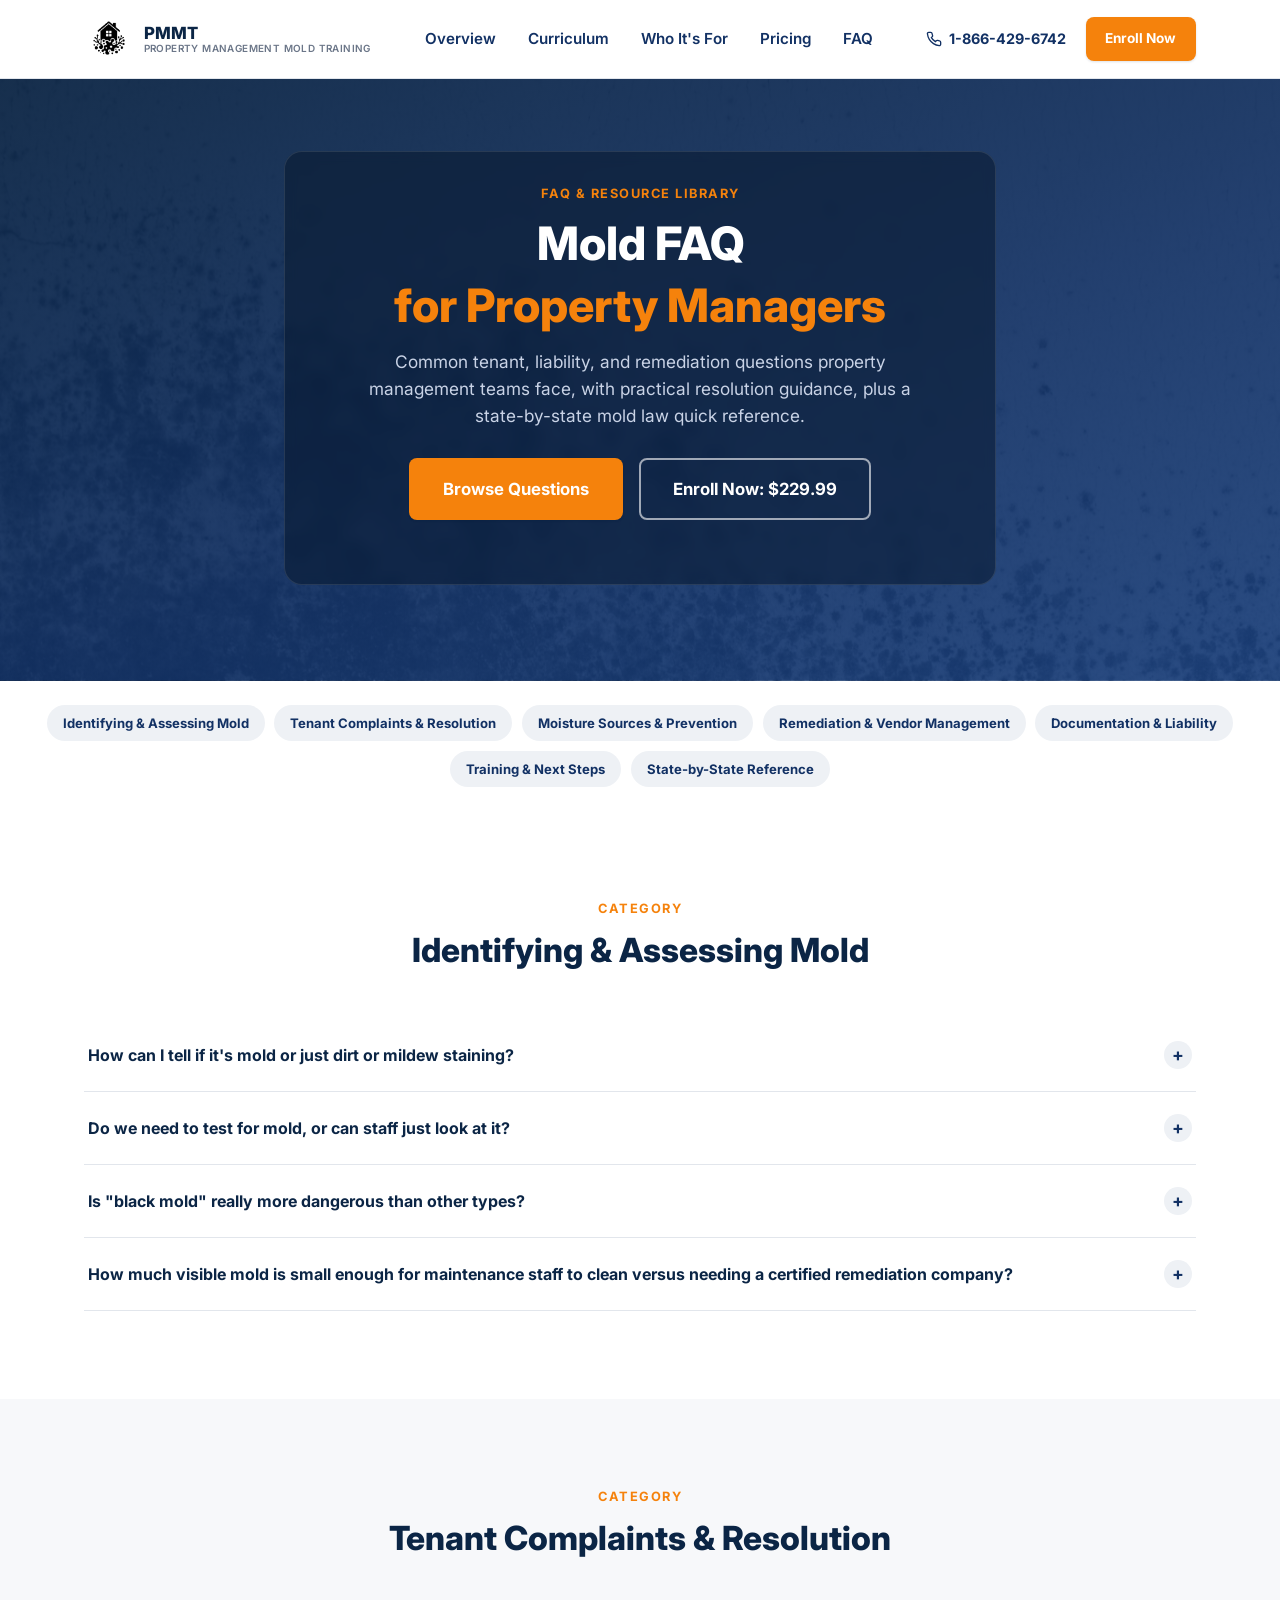
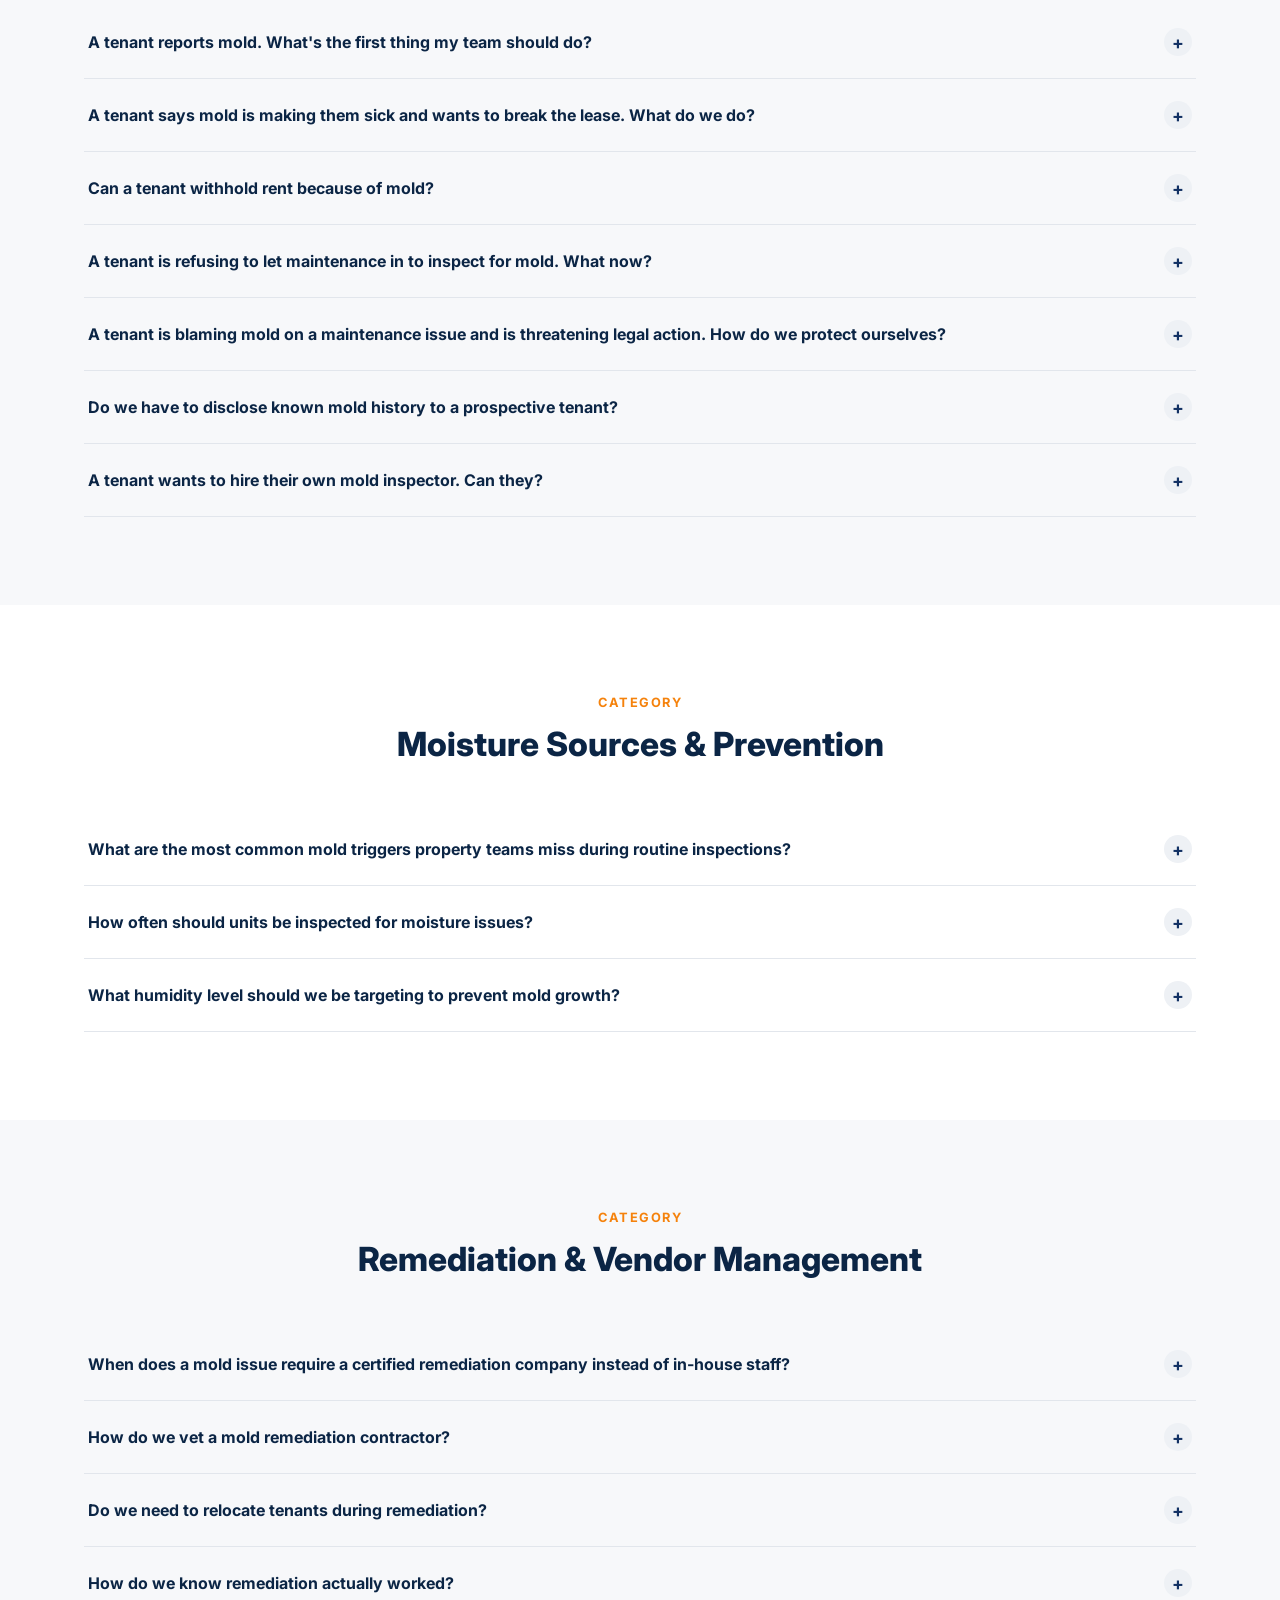
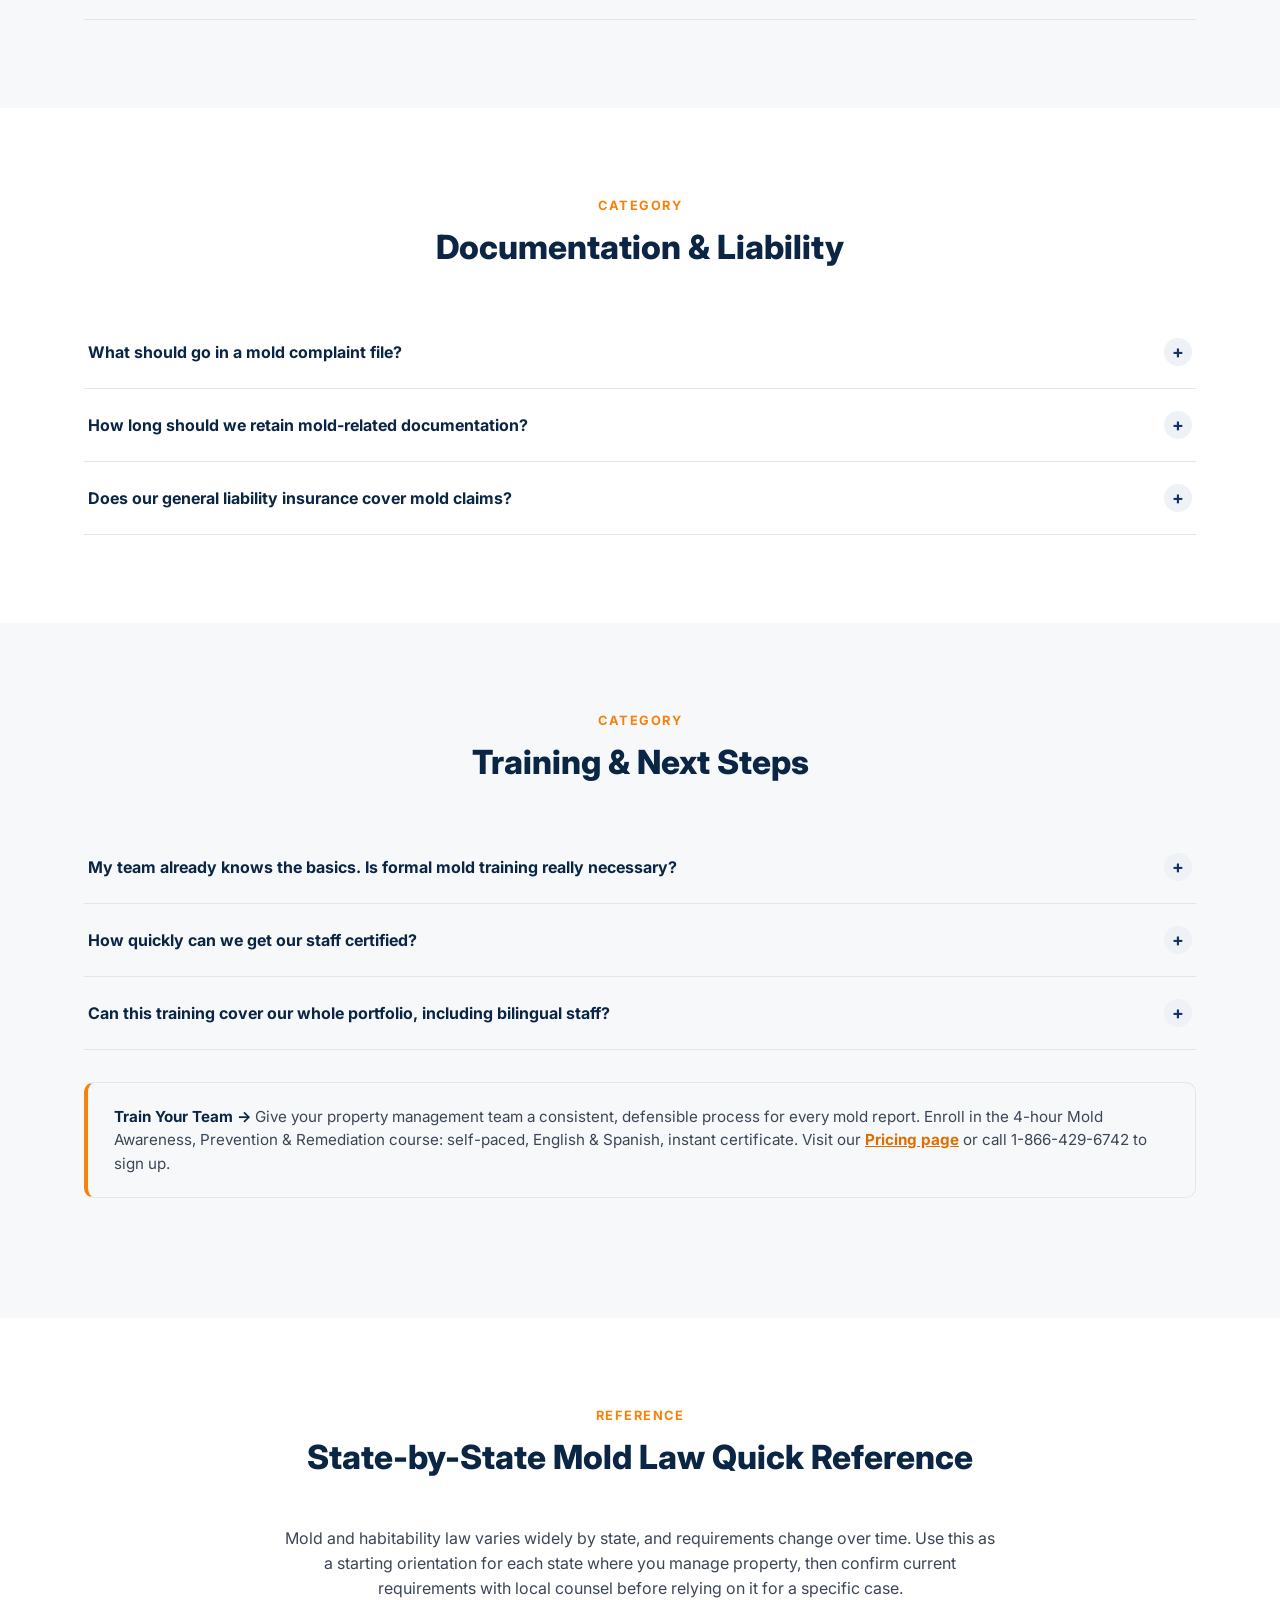
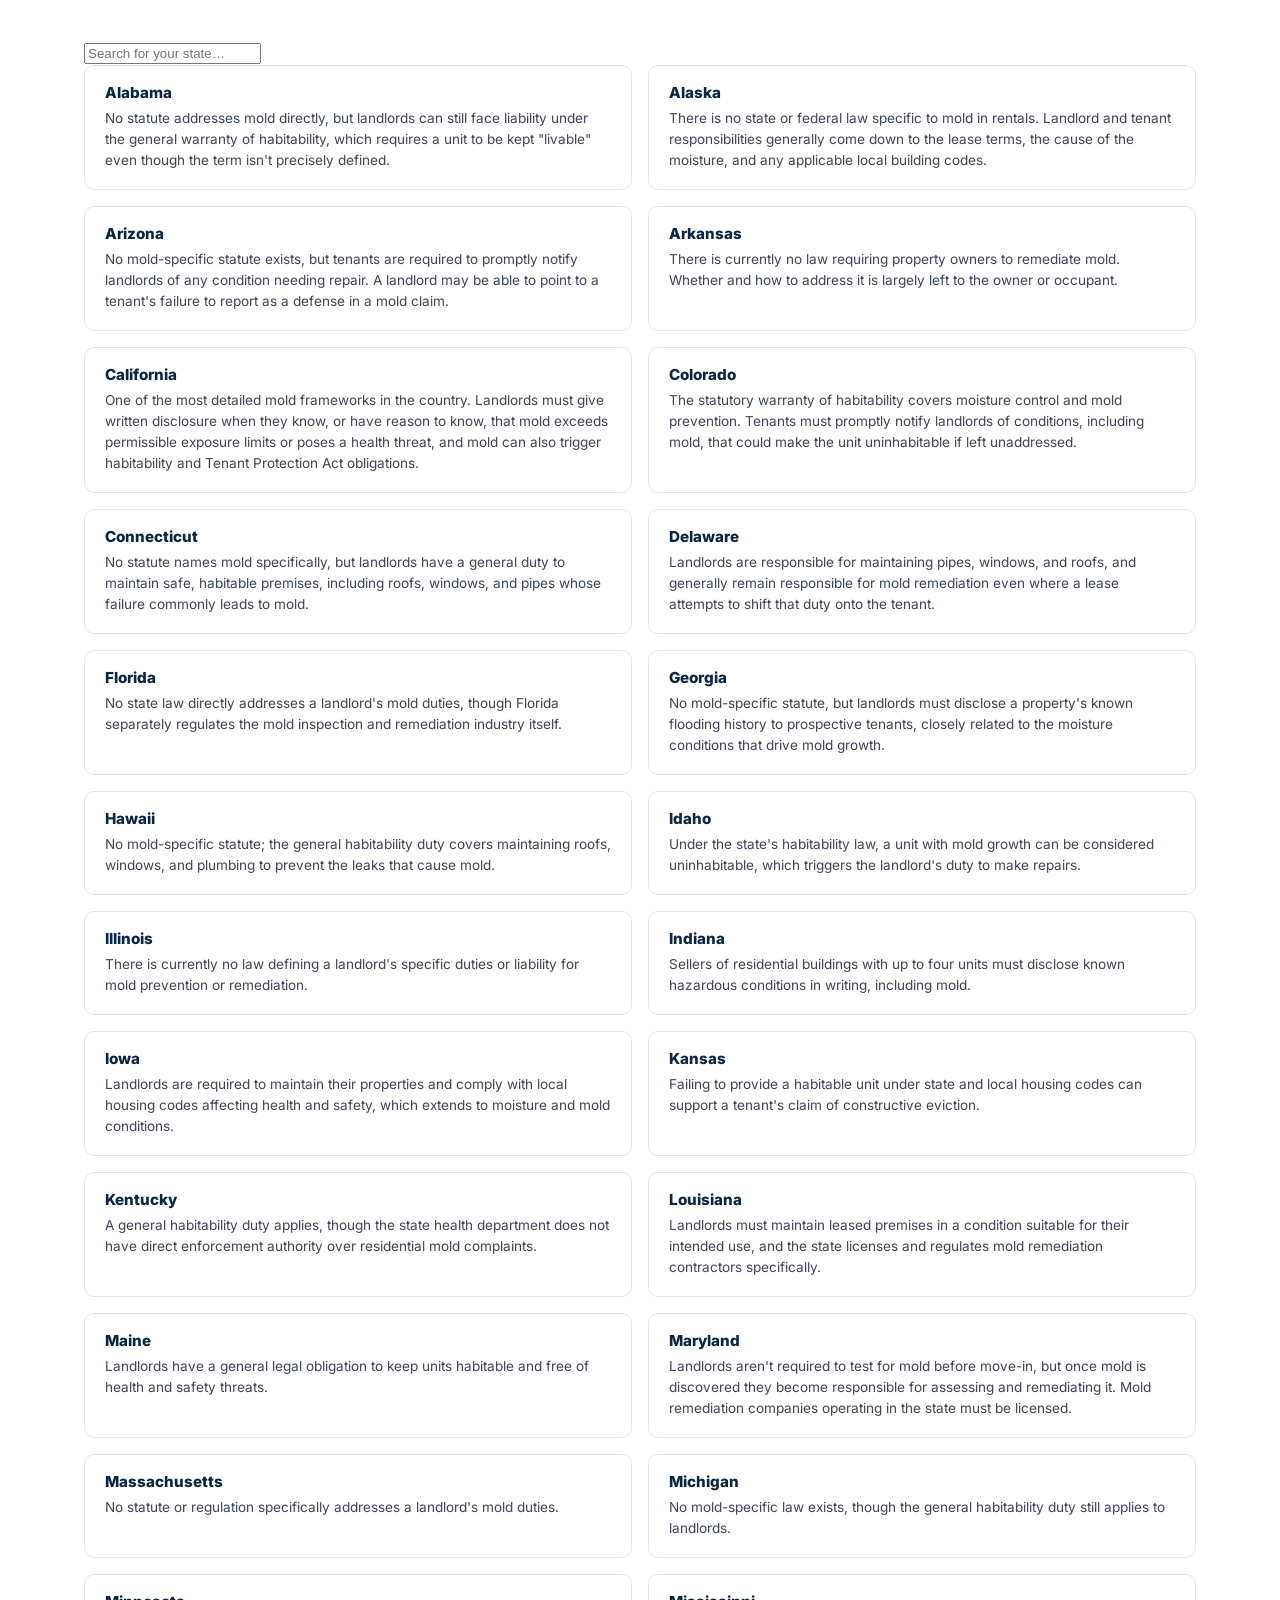
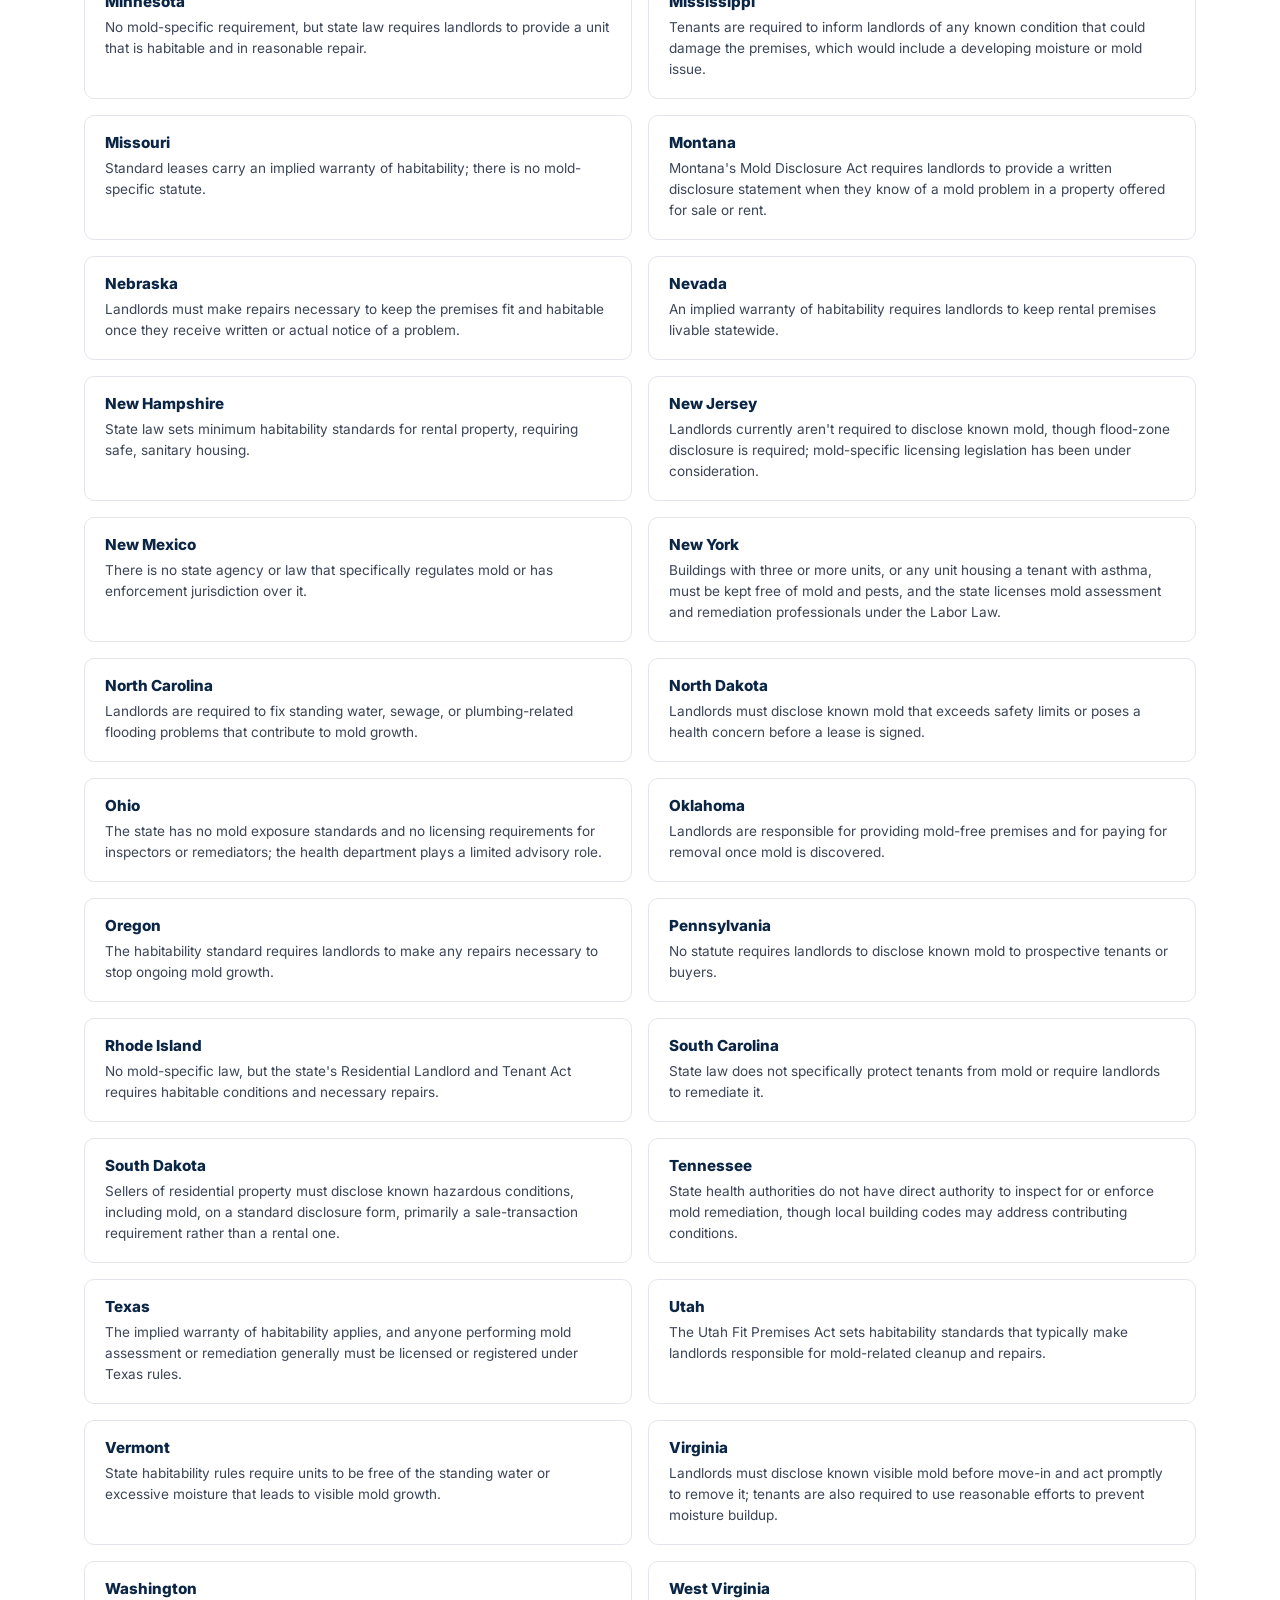
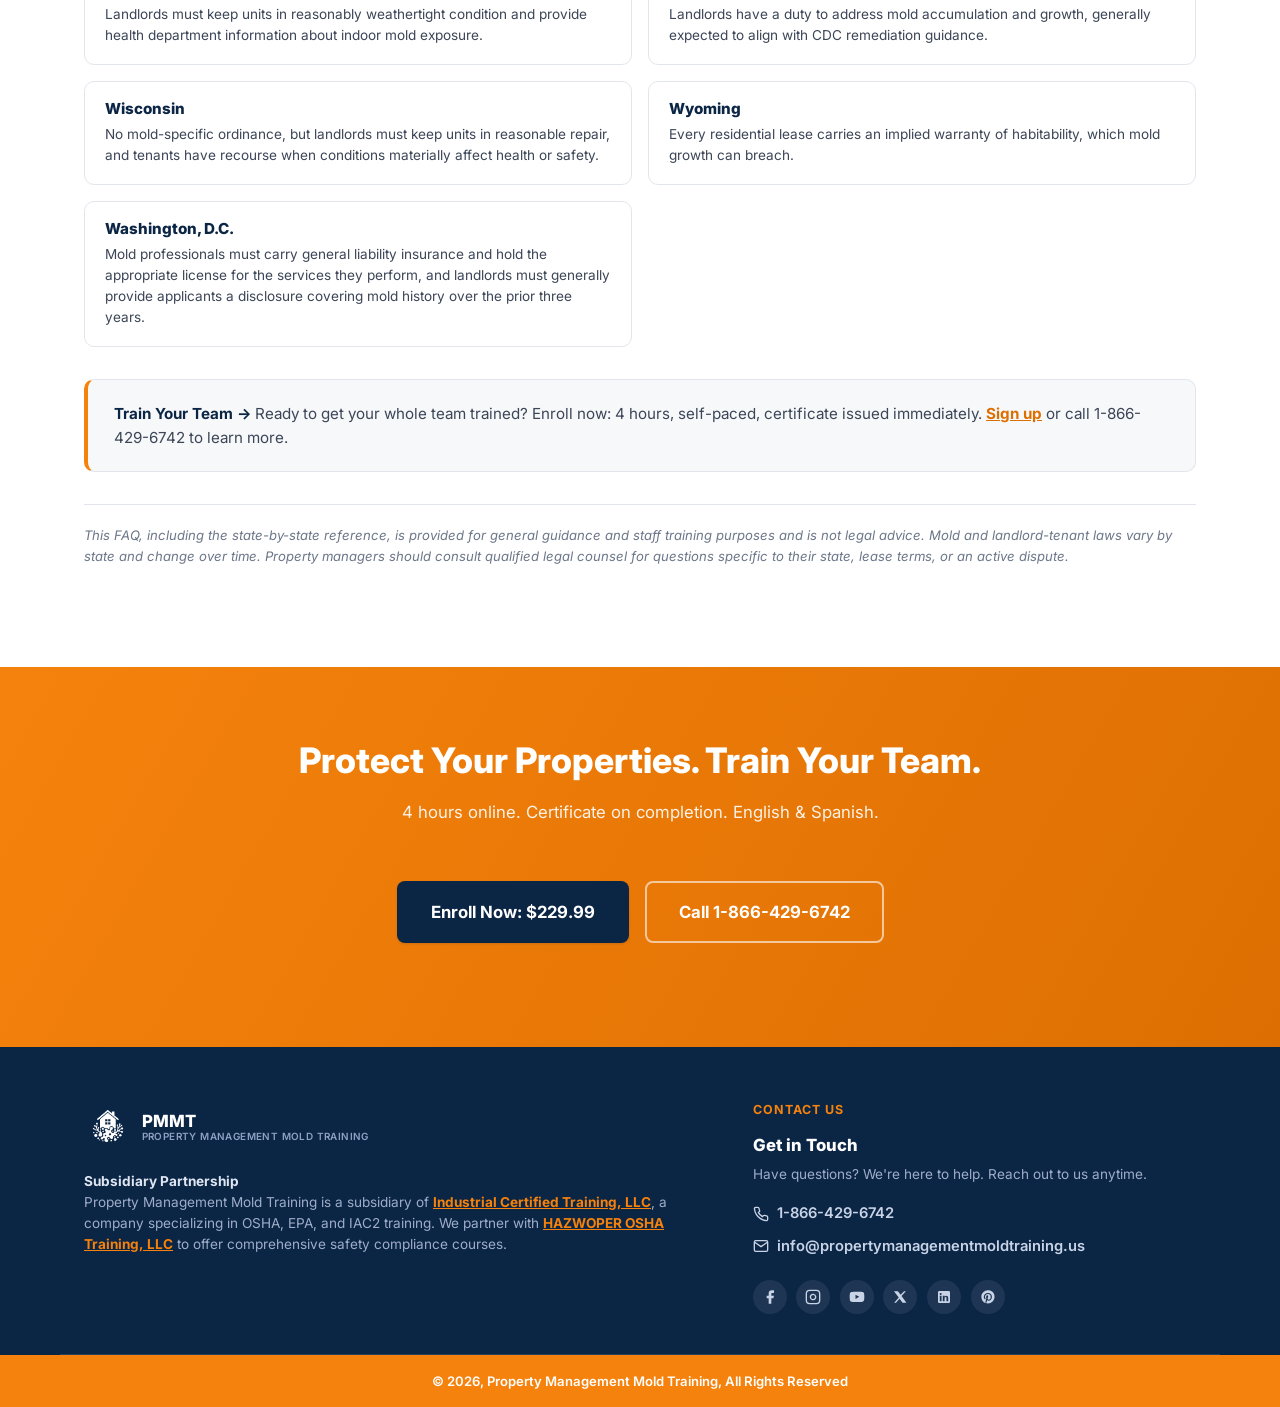
==== frequently-asked-questions/index.html @ 7566cbd2 "Update Industrial Certified Training specialty in footer Was "DOT safety training", now "OSHA, EPA, " ====
<!DOCTYPE html>
<html lang="en">
<head>
<meta charset="UTF-8">
<meta name="viewport" content="width=device-width, initial-scale=1.0">
<title>Mold FAQ for Property Managers | Property Management Mold Training (PMMT)</title>
<meta name="description" content="Common tenant, liability, and remediation mold questions property management teams face, with practical resolution guidance, plus a state-by-state mold law quick reference.">
<link rel="icon" type="image/png" href="../images/pmmt-logo.png">
<link rel="apple-touch-icon" href="../images/pmmt-logo.png">

<meta property="og:type" content="website">
<meta property="og:title" content="Mold FAQ for Property Managers">
<meta property="og:description" content="Common tenant, liability, and remediation mold questions property management teams face, with practical resolution guidance, plus a state-by-state mold law quick reference.">
<meta property="og:image" content="https://raw.githubusercontent.com/MrPress-Automation/PropertyManagementMoldTraining/main/images/pmmt-logo.png">
<meta property="og:url" content="https://github.com/MrPress-Automation/PropertyManagementMoldTraining">
<meta name="twitter:card" content="summary_large_image">
<meta name="twitter:title" content="Mold FAQ for Property Managers">
<meta name="twitter:description" content="Common tenant, liability, and remediation mold questions property management teams face, with practical resolution guidance.">
<meta name="twitter:image" content="https://raw.githubusercontent.com/MrPress-Automation/PropertyManagementMoldTraining/main/images/pmmt-logo.png">

<link rel="preconnect" href="https://fonts.googleapis.com">
<link href="https://fonts.googleapis.com/css2?family=Inter:wght@400;500;600;700;800&display=swap" rel="stylesheet">
<link rel="stylesheet" href="../css/styles.css">
</head>
<body>

<a class="skip-link" href="#main">Skip to content</a>

<header class="site-header">
  <div class="container header-inner">
    <a href="../index.html#top" class="logo">
      <img src="../images/pmmt-logo.png" alt="Property Management Mold Training (PMMT)" class="logo-icon">
      <span class="logo-text">
        <span class="logo-mark">PMMT</span>
        <span class="logo-sub">Property Management Mold Training</span>
      </span>
    </a>

    <nav class="main-nav" id="mainNav">
      <a href="../index.html#overview">Overview</a>
      <a href="../index.html#curriculum">Curriculum</a>
      <a href="../index.html#audience">Who It's For</a>
      <a href="../index.html#pricing">Pricing</a>
      <a href="../index.html#faq">FAQ</a>
      <a href="tel:18664296742" class="nav-phone">
        <svg width="16" height="16" viewBox="0 0 24 24" fill="none" stroke="currentColor" stroke-width="2"><path d="M22 16.92v3a2 2 0 0 1-2.18 2 19.79 19.79 0 0 1-8.63-3.07 19.5 19.5 0 0 1-6-6 19.79 19.79 0 0 1-3.07-8.67A2 2 0 0 1 4.11 2h3a2 2 0 0 1 2 1.72c.127.96.362 1.903.7 2.81a2 2 0 0 1-.45 2.11L8.09 9.91a16 16 0 0 0 6 6l1.27-1.27a2 2 0 0 1 2.11-.45c.907.338 1.85.573 2.81.7A2 2 0 0 1 22 16.92z"/></svg>
        1-866-429-6742
      </a>
    </nav>

    <div class="header-actions">
      <a href="tel:18664296742" class="header-phone">
        <svg width="16" height="16" viewBox="0 0 24 24" fill="none" stroke="currentColor" stroke-width="2"><path d="M22 16.92v3a2 2 0 0 1-2.18 2 19.79 19.79 0 0 1-8.63-3.07 19.5 19.5 0 0 1-6-6 19.79 19.79 0 0 1-3.07-8.67A2 2 0 0 1 4.11 2h3a2 2 0 0 1 2 1.72c.127.96.362 1.903.7 2.81a2 2 0 0 1-.45 2.11L8.09 9.91a16 16 0 0 0 6 6l1.27-1.27a2 2 0 0 1 2.11-.45c.907.338 1.85.573 2.81.7A2 2 0 0 1 22 16.92z"/></svg>
        1-866-429-6742
      </a>
      <a href="../index.html#pricing" class="btn btn-primary btn-sm">Enroll Now</a>
      <button class="nav-toggle" id="navToggle" aria-label="Toggle navigation" aria-expanded="false">
        <span></span><span></span><span></span>
      </button>
    </div>
  </div>
</header>

<main id="main">

  <!-- HERO -->
  <section class="hero hero-solo" id="top">
    <div class="container hero-inner">
      <div class="hero-copy">
        <p class="eyebrow">FAQ &amp; Resource Library</p>
        <h1>Mold FAQ <span>for Property Managers</span></h1>
        <p class="hero-lead">
          Common tenant, liability, and remediation questions property management teams face, with practical
          resolution guidance, plus a state-by-state mold law quick reference.
        </p>
        <div class="hero-cta-row">
          <a href="#identifying" class="btn btn-primary btn-lg">Browse Questions</a>
          <a href="../index.html#pricing" class="btn btn-outline-light btn-lg">Enroll Now: $229.99</a>
        </div>
      </div>
    </div>
  </section>

  <!-- QUICK JUMP NAV -->
  <nav class="faq-jumpnav" aria-label="FAQ categories">
    <a href="#identifying">Identifying &amp; Assessing Mold</a>
    <a href="#tenant-complaints">Tenant Complaints &amp; Resolution</a>
    <a href="#moisture">Moisture Sources &amp; Prevention</a>
    <a href="#remediation">Remediation &amp; Vendor Management</a>
    <a href="#documentation">Documentation &amp; Liability</a>
    <a href="#training">Training &amp; Next Steps</a>
    <a href="#state-law">State-by-State Reference</a>
  </nav>

  <!-- IDENTIFYING & ASSESSING MOLD -->
  <section class="section" id="identifying">
    <div class="container">
      <div class="section-head">
        <p class="eyebrow">Category</p>
        <h2>Identifying &amp; Assessing Mold</h2>
      </div>
      <div class="faq-page-list">
        <div class="faq-item">
          <button class="faq-question" aria-expanded="false">
            How can I tell if it's mold or just dirt or mildew staining?
            <span class="faq-icon">+</span>
          </button>
          <div class="faq-answer"><p>Mold typically appears fuzzy or slightly raised and often carries a musty odor, which dirt and mildew stains don't. Color alone (black, green, white) isn't a reliable indicator of species or danger level. When in doubt, treat it as mold until a visual inspection or lab sample says otherwise; assuming it's "just dirt" is one of the most common ways small problems become expensive ones.</p></div>
        </div>
        <div class="faq-item">
          <button class="faq-question" aria-expanded="false">
            Do we need to test for mold, or can staff just look at it?
            <span class="faq-icon">+</span>
          </button>
          <div class="faq-answer"><p>Visual identification is usually enough to trigger action: containment, moisture correction, cleaning, or a remediation referral. Lab testing or air sampling is generally reserved for disputes, health-complaint documentation, post-remediation verification, or cases where the source isn't visible. Testing before every response can slow your team down and create paperwork that works against you if results are ambiguous.</p></div>
        </div>
        <div class="faq-item">
          <button class="faq-question" aria-expanded="false">
            Is "black mold" really more dangerous than other types?
            <span class="faq-icon">+</span>
          </button>
          <div class="faq-answer"><p>It gets outsized attention, but any mold growth signals a moisture problem that needs correcting, and any mold can trigger allergic or respiratory symptoms in sensitive individuals. Species matters less operationally than getting the moisture source fixed and the growth removed correctly.</p></div>
        </div>
        <div class="faq-item">
          <button class="faq-question" aria-expanded="false">
            How much visible mold is small enough for maintenance staff to clean versus needing a certified remediation company?
            <span class="faq-icon">+</span>
          </button>
          <div class="faq-answer"><p>Many jurisdictions and industry guidance use roughly 10 square feet as a rough threshold. Smaller areas may be handled by trained staff with proper PPE, while larger areas typically call for certified remediation professionals. Always confirm state and local requirements, since some states set their own thresholds and licensing rules.</p></div>
        </div>
      </div>
    </div>
  </section>

  <!-- TENANT COMPLAINTS & RESOLUTION -->
  <section class="section section-alt" id="tenant-complaints">
    <div class="container">
      <div class="section-head">
        <p class="eyebrow">Category</p>
        <h2>Tenant Complaints &amp; Resolution</h2>
      </div>
      <div class="faq-page-list">
        <div class="faq-item">
          <button class="faq-question" aria-expanded="false">
            A tenant reports mold. What's the first thing my team should do?
            <span class="faq-icon">+</span>
          </button>
          <div class="faq-answer"><p>Acknowledge the complaint in writing within a defined window (many property management companies target 24 to 48 hours), document the report with date, unit, description, and photos if provided, and schedule an inspection promptly. The biggest liability driver isn't mold itself, it's an undocumented delay between complaint and response.</p></div>
        </div>
        <div class="faq-item">
          <button class="faq-question" aria-expanded="false">
            A tenant says mold is making them sick and wants to break the lease. What do we do?
            <span class="faq-icon">+</span>
          </button>
          <div class="faq-answer"><p>Don't argue the medical claim; your team isn't qualified to and it isn't your role. Document the complaint, inspect promptly, correct any moisture or mold issue found, and consult your attorney or leasing policy on habitability and lease-break provisions. Offering temporary relocation during remediation is common practice in serious cases and can reduce dispute risk.</p></div>
        </div>
        <div class="faq-item">
          <button class="faq-question" aria-expanded="false">
            Can a tenant withhold rent because of mold?
            <span class="faq-icon">+</span>
          </button>
          <div class="faq-answer"><p>This depends entirely on state and local landlord-tenant law. Some jurisdictions allow rent withholding or "repair and deduct" for habitability issues, while others require formal notice and cure periods first. This is a legal question for your attorney, not a policy your team should improvise case by case.</p></div>
        </div>
        <div class="faq-item">
          <button class="faq-question" aria-expanded="false">
            A tenant is refusing to let maintenance in to inspect for mold. What now?
            <span class="faq-icon">+</span>
          </button>
          <div class="faq-answer"><p>Follow your state's required notice-to-enter procedures and document every attempted contact in writing. If a tenant blocks access to a reported hazard, that refusal should be documented too. It matters if the situation escalates to a dispute later.</p></div>
        </div>
        <div class="faq-item">
          <button class="faq-question" aria-expanded="false">
            A tenant is blaming mold on a maintenance issue and is threatening legal action. How do we protect ourselves?
            <span class="faq-icon">+</span>
          </button>
          <div class="faq-answer"><p>Documentation is the entire defense: complaint logs, inspection dates and findings, work orders, before, during, and after photos, and correspondence with the tenant. A defensible paper trail is what turns a dispute into a non-issue rather than an open liability. This exact skill, building a defensible response from first complaint to resolution, is a core module in our Mold Awareness training. <a href="../index.html#pricing">Sign up your team to learn more</a>.</p></div>
        </div>
        <div class="faq-item">
          <button class="faq-question" aria-expanded="false">
            Do we have to disclose known mold history to a prospective tenant?
            <span class="faq-icon">+</span>
          </button>
          <div class="faq-answer"><p>Several states require mold disclosure in leases or at move-in when there's a known history. Even where it isn't legally mandated, many property managers disclose proactively to reduce dispute risk. Check your state's specific disclosure requirements.</p></div>
        </div>
        <div class="faq-item">
          <button class="faq-question" aria-expanded="false">
            A tenant wants to hire their own mold inspector. Can they?
            <span class="faq-icon">+</span>
          </button>
          <div class="faq-answer"><p>Generally yes, though your lease may specify how findings get submitted to you. If their results conflict with yours, that's a good trigger for a third-party or independent assessment rather than a back-and-forth over whose result is correct.</p></div>
        </div>
      </div>
    </div>
  </section>

  <!-- MOISTURE SOURCES & PREVENTION -->
  <section class="section" id="moisture">
    <div class="container">
      <div class="section-head">
        <p class="eyebrow">Category</p>
        <h2>Moisture Sources &amp; Prevention</h2>
      </div>
      <div class="faq-page-list">
        <div class="faq-item">
          <button class="faq-question" aria-expanded="false">
            What are the most common mold triggers property teams miss during routine inspections?
            <span class="faq-icon">+</span>
          </button>
          <div class="faq-answer"><p>HVAC condensation lines, under-sink plumbing, window seals and flashing, roof penetrations, and poor bathroom ventilation are frequent blind spots. They're often not visible during a quick walkthrough and only surface once staining or odor appears.</p></div>
        </div>
        <div class="faq-item">
          <button class="faq-question" aria-expanded="false">
            How often should units be inspected for moisture issues?
            <span class="faq-icon">+</span>
          </button>
          <div class="faq-answer"><p>There's no universal standard, but many property teams build moisture and mold checks into existing turnover inspections, seasonal HVAC service visits, and any work order involving plumbing or roofing, rather than running a separate standalone mold inspection cycle.</p></div>
        </div>
        <div class="faq-item">
          <button class="faq-question" aria-expanded="false">
            What humidity level should we be targeting to prevent mold growth?
            <span class="faq-icon">+</span>
          </button>
          <div class="faq-answer"><p>Indoor relative humidity is generally recommended to stay below 60 percent, ideally in the 30 to 50 percent range, since mold typically needs sustained moisture and organic material to establish.</p></div>
        </div>
      </div>
    </div>
  </section>

  <!-- REMEDIATION & VENDOR MANAGEMENT -->
  <section class="section section-alt" id="remediation">
    <div class="container">
      <div class="section-head">
        <p class="eyebrow">Category</p>
        <h2>Remediation &amp; Vendor Management</h2>
      </div>
      <div class="faq-page-list">
        <div class="faq-item">
          <button class="faq-question" aria-expanded="false">
            When does a mold issue require a certified remediation company instead of in-house staff?
            <span class="faq-icon">+</span>
          </button>
          <div class="faq-answer"><p>Beyond the small-area threshold, situations involving HVAC system contamination, recurring or hidden mold behind walls, sensitive occupants such as those with respiratory conditions, or any situation likely to become a legal dispute are better handled by certified professionals, both for safety and for the credibility of the response if challenged later. Not sure your team can make that call confidently yet? Our course walks through this exact decision point in Module 5. <a href="../index.html#pricing">Learn more and enroll</a>.</p></div>
        </div>
        <div class="faq-item">
          <button class="faq-question" aria-expanded="false">
            How do we vet a mold remediation contractor?
            <span class="faq-icon">+</span>
          </button>
          <div class="faq-answer"><p>Look for state licensing or certification where required, proof of insurance, a written scope of work, and post-remediation verification or clearance testing as part of the contract, not just a cleanup invoice.</p></div>
        </div>
        <div class="faq-item">
          <button class="faq-question" aria-expanded="false">
            Do we need to relocate tenants during remediation?
            <span class="faq-icon">+</span>
          </button>
          <div class="faq-answer"><p>It depends on the scope, location, and containment method. Larger remediation jobs involving containment barriers and negative air pressure often make temporary relocation the more practical and defensible option.</p></div>
        </div>
        <div class="faq-item">
          <button class="faq-question" aria-expanded="false">
            How do we know remediation actually worked?
            <span class="faq-icon">+</span>
          </button>
          <div class="faq-answer"><p>Post-remediation verification (a visual clearance inspection and, where warranted, clearance air sampling by an independent party) is the standard way to confirm the job is complete before returning tenants to the space or closing out the file.</p></div>
        </div>
      </div>
    </div>
  </section>

  <!-- DOCUMENTATION & LIABILITY -->
  <section class="section" id="documentation">
    <div class="container">
      <div class="section-head">
        <p class="eyebrow">Category</p>
        <h2>Documentation &amp; Liability</h2>
      </div>
      <div class="faq-page-list">
        <div class="faq-item">
          <button class="faq-question" aria-expanded="false">
            What should go in a mold complaint file?
            <span class="faq-icon">+</span>
          </button>
          <div class="faq-answer"><p>The initial complaint with date and method received, photos, the inspection report, the moisture source identified, corrective action taken, remediation records if applicable, clearance verification, and all tenant correspondence. This is the file that protects you if a claim surfaces months later.</p></div>
        </div>
        <div class="faq-item">
          <button class="faq-question" aria-expanded="false">
            How long should we retain mold-related documentation?
            <span class="faq-icon">+</span>
          </button>
          <div class="faq-answer"><p>This varies by state statute of limitations for habitability and personal injury claims, often several years, so many property management companies retain the full file for the life of the tenancy plus several years after. Check with your attorney for your state's specific window.</p></div>
        </div>
        <div class="faq-item">
          <button class="faq-question" aria-expanded="false">
            Does our general liability insurance cover mold claims?
            <span class="faq-icon">+</span>
          </button>
          <div class="faq-answer"><p>Many standard general liability policies exclude or sublimit mold-related claims specifically, given how common and costly they've become. Confirm your policy's mold coverage and exclusions directly with your carrier rather than assuming it's covered under general property damage.</p></div>
        </div>
      </div>
    </div>
  </section>

  <!-- TRAINING & NEXT STEPS -->
  <section class="section section-alt" id="training">
    <div class="container">
      <div class="section-head">
        <p class="eyebrow">Category</p>
        <h2>Training &amp; Next Steps</h2>
      </div>
      <div class="faq-page-list">
        <div class="faq-item">
          <button class="faq-question" aria-expanded="false">
            My team already knows the basics. Is formal mold training really necessary?
            <span class="faq-icon">+</span>
          </button>
          <div class="faq-answer"><p>Most property management teams know mold is a problem; far fewer have a consistent, documented process for spotting it early, responding within a defensible timeline, and knowing exactly when to escalate to certified remediation. That consistency is what actually reduces liability, and it's the gap formal training closes. Want to learn more? <a href="../index.html#pricing">Enroll your team</a> in our 4-hour Mold Awareness, Prevention &amp; Remediation course for Property Management Teams.</p></div>
        </div>
        <div class="faq-item">
          <button class="faq-question" aria-expanded="false">
            How quickly can we get our staff certified?
            <span class="faq-icon">+</span>
          </button>
          <div class="faq-answer"><p>The course is self-paced and takes about 4 hours to complete, so staff can start, stop, and finish between shifts. A certificate of completion is issued immediately, ready for your compliance files. <a href="../index.html#pricing">Sign up today</a> to have your team trained this week.</p></div>
        </div>
        <div class="faq-item">
          <button class="faq-question" aria-expanded="false">
            Can this training cover our whole portfolio, including bilingual staff?
            <span class="faq-icon">+</span>
          </button>
          <div class="faq-answer"><p>Yes. The course is available in English and Spanish with an in-course toggle, and can be delivered as on-demand digital, virtual instructor-led, in-person, or via SCORM package to your own LMS for portfolio-wide rollout. To learn more or enroll your team, visit our <a href="../index.html#pricing">Pricing page</a> or call 1-866-429-6742.</p></div>
        </div>
      </div>

      <div class="faq-cta-box">
        <p><strong>Train Your Team &rarr;</strong> Give your property management team a consistent, defensible process for every mold report. Enroll in the 4-hour Mold Awareness, Prevention &amp; Remediation course: self-paced, English &amp; Spanish, instant certificate. Visit our <a href="../index.html#pricing">Pricing page</a> or call 1-866-429-6742 to sign up.</p>
      </div>
    </div>
  </section>

  <!-- STATE-BY-STATE MOLD LAW REFERENCE -->
  <section class="section" id="state-law">
    <div class="container">
      <div class="section-head">
        <p class="eyebrow">Reference</p>
        <h2>State-by-State Mold Law Quick Reference</h2>
      </div>
      <p class="state-law-intro">Mold and habitability law varies widely by state, and requirements change over time. Use this as a starting orientation for each state where you manage property, then confirm current requirements with local counsel before relying on it for a specific case.</p>

      <div class="state-search">
        <input type="text" id="stateSearchInput" class="state-search-input" placeholder="Search for your state&hellip;" aria-label="Search for your state">
      </div>
      <p class="state-search-empty" id="stateSearchEmpty" hidden>No states match your search. Try a different spelling.</p>

      <div class="state-law-grid" id="stateLawGrid">
        <div class="state-law-card"><h4>Alabama</h4><p>No statute addresses mold directly, but landlords can still face liability under the general warranty of habitability, which requires a unit to be kept "livable" even though the term isn't precisely defined.</p></div>
        <div class="state-law-card"><h4>Alaska</h4><p>There is no state or federal law specific to mold in rentals. Landlord and tenant responsibilities generally come down to the lease terms, the cause of the moisture, and any applicable local building codes.</p></div>
        <div class="state-law-card"><h4>Arizona</h4><p>No mold-specific statute exists, but tenants are required to promptly notify landlords of any condition needing repair. A landlord may be able to point to a tenant's failure to report as a defense in a mold claim.</p></div>
        <div class="state-law-card"><h4>Arkansas</h4><p>There is currently no law requiring property owners to remediate mold. Whether and how to address it is largely left to the owner or occupant.</p></div>
        <div class="state-law-card"><h4>California</h4><p>One of the most detailed mold frameworks in the country. Landlords must give written disclosure when they know, or have reason to know, that mold exceeds permissible exposure limits or poses a health threat, and mold can also trigger habitability and Tenant Protection Act obligations.</p></div>
        <div class="state-law-card"><h4>Colorado</h4><p>The statutory warranty of habitability covers moisture control and mold prevention. Tenants must promptly notify landlords of conditions, including mold, that could make the unit uninhabitable if left unaddressed.</p></div>
        <div class="state-law-card"><h4>Connecticut</h4><p>No statute names mold specifically, but landlords have a general duty to maintain safe, habitable premises, including roofs, windows, and pipes whose failure commonly leads to mold.</p></div>
        <div class="state-law-card"><h4>Delaware</h4><p>Landlords are responsible for maintaining pipes, windows, and roofs, and generally remain responsible for mold remediation even where a lease attempts to shift that duty onto the tenant.</p></div>
        <div class="state-law-card"><h4>Florida</h4><p>No state law directly addresses a landlord's mold duties, though Florida separately regulates the mold inspection and remediation industry itself.</p></div>
        <div class="state-law-card"><h4>Georgia</h4><p>No mold-specific statute, but landlords must disclose a property's known flooding history to prospective tenants, closely related to the moisture conditions that drive mold growth.</p></div>
        <div class="state-law-card"><h4>Hawaii</h4><p>No mold-specific statute; the general habitability duty covers maintaining roofs, windows, and plumbing to prevent the leaks that cause mold.</p></div>
        <div class="state-law-card"><h4>Idaho</h4><p>Under the state's habitability law, a unit with mold growth can be considered uninhabitable, which triggers the landlord's duty to make repairs.</p></div>
        <div class="state-law-card"><h4>Illinois</h4><p>There is currently no law defining a landlord's specific duties or liability for mold prevention or remediation.</p></div>
        <div class="state-law-card"><h4>Indiana</h4><p>Sellers of residential buildings with up to four units must disclose known hazardous conditions in writing, including mold.</p></div>
        <div class="state-law-card"><h4>Iowa</h4><p>Landlords are required to maintain their properties and comply with local housing codes affecting health and safety, which extends to moisture and mold conditions.</p></div>
        <div class="state-law-card"><h4>Kansas</h4><p>Failing to provide a habitable unit under state and local housing codes can support a tenant's claim of constructive eviction.</p></div>
        <div class="state-law-card"><h4>Kentucky</h4><p>A general habitability duty applies, though the state health department does not have direct enforcement authority over residential mold complaints.</p></div>
        <div class="state-law-card"><h4>Louisiana</h4><p>Landlords must maintain leased premises in a condition suitable for their intended use, and the state licenses and regulates mold remediation contractors specifically.</p></div>
        <div class="state-law-card"><h4>Maine</h4><p>Landlords have a general legal obligation to keep units habitable and free of health and safety threats.</p></div>
        <div class="state-law-card"><h4>Maryland</h4><p>Landlords aren't required to test for mold before move-in, but once mold is discovered they become responsible for assessing and remediating it. Mold remediation companies operating in the state must be licensed.</p></div>
        <div class="state-law-card"><h4>Massachusetts</h4><p>No statute or regulation specifically addresses a landlord's mold duties.</p></div>
        <div class="state-law-card"><h4>Michigan</h4><p>No mold-specific law exists, though the general habitability duty still applies to landlords.</p></div>
        <div class="state-law-card"><h4>Minnesota</h4><p>No mold-specific requirement, but state law requires landlords to provide a unit that is habitable and in reasonable repair.</p></div>
        <div class="state-law-card"><h4>Mississippi</h4><p>Tenants are required to inform landlords of any known condition that could damage the premises, which would include a developing moisture or mold issue.</p></div>
        <div class="state-law-card"><h4>Missouri</h4><p>Standard leases carry an implied warranty of habitability; there is no mold-specific statute.</p></div>
        <div class="state-law-card"><h4>Montana</h4><p>Montana's Mold Disclosure Act requires landlords to provide a written disclosure statement when they know of a mold problem in a property offered for sale or rent.</p></div>
        <div class="state-law-card"><h4>Nebraska</h4><p>Landlords must make repairs necessary to keep the premises fit and habitable once they receive written or actual notice of a problem.</p></div>
        <div class="state-law-card"><h4>Nevada</h4><p>An implied warranty of habitability requires landlords to keep rental premises livable statewide.</p></div>
        <div class="state-law-card"><h4>New Hampshire</h4><p>State law sets minimum habitability standards for rental property, requiring safe, sanitary housing.</p></div>
        <div class="state-law-card"><h4>New Jersey</h4><p>Landlords currently aren't required to disclose known mold, though flood-zone disclosure is required; mold-specific licensing legislation has been under consideration.</p></div>
        <div class="state-law-card"><h4>New Mexico</h4><p>There is no state agency or law that specifically regulates mold or has enforcement jurisdiction over it.</p></div>
        <div class="state-law-card"><h4>New York</h4><p>Buildings with three or more units, or any unit housing a tenant with asthma, must be kept free of mold and pests, and the state licenses mold assessment and remediation professionals under the Labor Law.</p></div>
        <div class="state-law-card"><h4>North Carolina</h4><p>Landlords are required to fix standing water, sewage, or plumbing-related flooding problems that contribute to mold growth.</p></div>
        <div class="state-law-card"><h4>North Dakota</h4><p>Landlords must disclose known mold that exceeds safety limits or poses a health concern before a lease is signed.</p></div>
        <div class="state-law-card"><h4>Ohio</h4><p>The state has no mold exposure standards and no licensing requirements for inspectors or remediators; the health department plays a limited advisory role.</p></div>
        <div class="state-law-card"><h4>Oklahoma</h4><p>Landlords are responsible for providing mold-free premises and for paying for removal once mold is discovered.</p></div>
        <div class="state-law-card"><h4>Oregon</h4><p>The habitability standard requires landlords to make any repairs necessary to stop ongoing mold growth.</p></div>
        <div class="state-law-card"><h4>Pennsylvania</h4><p>No statute requires landlords to disclose known mold to prospective tenants or buyers.</p></div>
        <div class="state-law-card"><h4>Rhode Island</h4><p>No mold-specific law, but the state's Residential Landlord and Tenant Act requires habitable conditions and necessary repairs.</p></div>
        <div class="state-law-card"><h4>South Carolina</h4><p>State law does not specifically protect tenants from mold or require landlords to remediate it.</p></div>
        <div class="state-law-card"><h4>South Dakota</h4><p>Sellers of residential property must disclose known hazardous conditions, including mold, on a standard disclosure form, primarily a sale-transaction requirement rather than a rental one.</p></div>
        <div class="state-law-card"><h4>Tennessee</h4><p>State health authorities do not have direct authority to inspect for or enforce mold remediation, though local building codes may address contributing conditions.</p></div>
        <div class="state-law-card"><h4>Texas</h4><p>The implied warranty of habitability applies, and anyone performing mold assessment or remediation generally must be licensed or registered under Texas rules.</p></div>
        <div class="state-law-card"><h4>Utah</h4><p>The Utah Fit Premises Act sets habitability standards that typically make landlords responsible for mold-related cleanup and repairs.</p></div>
        <div class="state-law-card"><h4>Vermont</h4><p>State habitability rules require units to be free of the standing water or excessive moisture that leads to visible mold growth.</p></div>
        <div class="state-law-card"><h4>Virginia</h4><p>Landlords must disclose known visible mold before move-in and act promptly to remove it; tenants are also required to use reasonable efforts to prevent moisture buildup.</p></div>
        <div class="state-law-card"><h4>Washington</h4><p>Landlords must keep units in reasonably weathertight condition and provide health department information about indoor mold exposure.</p></div>
        <div class="state-law-card"><h4>West Virginia</h4><p>Landlords have a duty to address mold accumulation and growth, generally expected to align with CDC remediation guidance.</p></div>
        <div class="state-law-card"><h4>Wisconsin</h4><p>No mold-specific ordinance, but landlords must keep units in reasonable repair, and tenants have recourse when conditions materially affect health or safety.</p></div>
        <div class="state-law-card"><h4>Wyoming</h4><p>Every residential lease carries an implied warranty of habitability, which mold growth can breach.</p></div>
        <div class="state-law-card"><h4>Washington, D.C.</h4><p>Mold professionals must carry general liability insurance and hold the appropriate license for the services they perform, and landlords must generally provide applicants a disclosure covering mold history over the prior three years.</p></div>
      </div>

      <div class="faq-cta-box">
        <p><strong>Train Your Team &rarr;</strong> Ready to get your whole team trained? Enroll now: 4 hours, self-paced, certificate issued immediately. <a href="../index.html#pricing">Sign up</a> or call 1-866-429-6742 to learn more.</p>
      </div>

      <p class="faq-page-disclaimer">This FAQ, including the state-by-state reference, is provided for general guidance and staff training purposes and is not legal advice. Mold and landlord-tenant laws vary by state and change over time. Property managers should consult qualified legal counsel for questions specific to their state, lease terms, or an active dispute.</p>
    </div>
  </section>

  <!-- FINAL CTA -->
  <section class="final-cta">
    <div class="container final-cta-inner">
      <h2>Protect Your Properties. Train Your Team.</h2>
      <p>4 hours online. Certificate on completion. English &amp; Spanish.</p>
      <div class="hero-cta-row">
        <a href="../index.html#pricing" class="btn btn-primary btn-lg">Enroll Now: $229.99</a>
        <a href="tel:18664296742" class="btn btn-outline-light btn-lg">Call 1-866-429-6742</a>
      </div>
    </div>
  </section>

</main>

<footer class="site-footer">
  <div class="container footer-grid">

    <div class="footer-col footer-col-brand">
      <a href="../index.html#top" class="logo footer-logo">
        <img src="../images/pmmt-logo.png" alt="Property Management Mold Training (PMMT)" class="logo-icon logo-icon-footer">
        <span class="logo-text">
          <span class="logo-mark logo-mark-footer">PMMT</span>
          <span class="logo-sub logo-sub-footer">Property Management Mold Training</span>
        </span>
      </a>

      <p class="footer-legal"><strong>Subsidiary Partnership</strong><br>Property Management Mold Training is a subsidiary of <a href="https://ictraining.us/" target="_blank" rel="noopener">Industrial Certified Training, LLC</a>, a company specializing in OSHA, EPA, and IAC2 training. We partner with <a href="https://hazwoper-osha.com/" target="_blank" rel="noopener">HAZWOPER OSHA Training, LLC</a> to offer comprehensive safety compliance courses.</p>
    </div>

    <div class="footer-col footer-col-contact">
      <h4 class="footer-col-heading">Contact Us</h4>
      <p class="footer-contact-lead">Get in Touch</p>
      <p class="footer-contact-sub">Have questions? We're here to help. Reach out to us anytime.</p>

      <div class="footer-contact-links">
        <a href="tel:18664296742">
          <svg width="16" height="16" viewBox="0 0 24 24" fill="none" stroke="currentColor" stroke-width="2"><path d="M22 16.92v3a2 2 0 0 1-2.18 2 19.79 19.79 0 0 1-8.63-3.07 19.5 19.5 0 0 1-6-6 19.79 19.79 0 0 1-3.07-8.67A2 2 0 0 1 4.11 2h3a2 2 0 0 1 2 1.72c.127.96.362 1.903.7 2.81a2 2 0 0 1-.45 2.11L8.09 9.91a16 16 0 0 0 6 6l1.27-1.27a2 2 0 0 1 2.11-.45c.907.338 1.85.573 2.81.7A2 2 0 0 1 22 16.92z"/></svg>
          1-866-429-6742
        </a>
        <a href="mailto:info@propertymanagementmoldtraining.us">
          <svg width="16" height="16" viewBox="0 0 24 24" fill="none" stroke="currentColor" stroke-width="2"><path d="M4 4h16c1.1 0 2 .9 2 2v12c0 1.1-.9 2-2 2H4c-1.1 0-2-.9-2-2V6c0-1.1.9-2 2-2z"/><polyline points="22,6 12,13 2,6"/></svg>
          info@propertymanagementmoldtraining.us
        </a>
      </div>

      <div class="footer-social">
        <a href="https://www.facebook.com/HazwoperOsha/" target="_blank" rel="noopener" aria-label="Facebook">
          <svg width="16" height="16" viewBox="0 0 24 24" fill="currentColor"><path d="M18 2h-3a5 5 0 0 0-5 5v3H7v4h3v8h4v-8h3l1-4h-4V7a1 1 0 0 1 1-1h3z"/></svg>
        </a>
        <a href="https://www.instagram.com/hazwoper_osha_training/?hl=en" target="_blank" rel="noopener" aria-label="Instagram">
          <svg width="16" height="16" viewBox="0 0 24 24" fill="none" stroke="currentColor" stroke-width="2"><rect x="2" y="2" width="20" height="20" rx="5"/><path d="M16 11.37A4 4 0 1 1 12.63 8 4 4 0 0 1 16 11.37z"/><line x1="17.5" y1="6.5" x2="17.51" y2="6.5"/></svg>
        </a>
        <a href="https://www.youtube.com/@hazwoper-osha" target="_blank" rel="noopener" aria-label="YouTube">
          <svg width="16" height="16" viewBox="0 0 24 24" fill="currentColor"><path d="M22.54 6.42a2.78 2.78 0 0 0-1.94-2C18.88 4 12 4 12 4s-6.88 0-8.6.46a2.78 2.78 0 0 0-1.94 2A29 29 0 0 0 1 11.75a29 29 0 0 0 .46 5.33A2.78 2.78 0 0 0 3.4 19c1.72.46 8.6.46 8.6.46s6.88 0 8.6-.46a2.78 2.78 0 0 0 1.94-2 29 29 0 0 0 .46-5.25 29 29 0 0 0-.46-5.33zM9.75 15.02V8.48l5.75 3.27z"/></svg>
        </a>
        <a href="https://twitter.com/HazwoperOsha" target="_blank" rel="noopener" aria-label="X">
          <svg width="14" height="14" viewBox="0 0 24 24" fill="currentColor"><path d="M18.9 2H22l-7.4 8.4L23 22h-6.6l-5.2-6.8L5.1 22H2l7.9-9L1.6 2h6.8l4.7 6.2z"/></svg>
        </a>
        <a href="https://www.linkedin.com/company/hazwoper-osha" target="_blank" rel="noopener" aria-label="LinkedIn">
          <svg width="16" height="16" viewBox="0 0 24 24" fill="currentColor"><path d="M19 3a2 2 0 0 1 2 2v14a2 2 0 0 1-2 2H5a2 2 0 0 1-2-2V5a2 2 0 0 1 2-2zM8.34 18.34V10.1H5.67v8.24zM7.01 8.97a1.55 1.55 0 1 0 0-3.1 1.55 1.55 0 0 0 0 3.1zM18.34 18.34v-4.6c0-2.46-1.31-3.6-3.06-3.6a2.64 2.64 0 0 0-2.39 1.32V10.1H10.2s.04.86 0 8.24h2.68v-4.6c0-.25.02-.5.09-.68a1.5 1.5 0 0 1 1.37-1c.96 0 1.35.73 1.35 1.8v4.48z"/></svg>
        </a>
        <a href="https://www.pinterest.com/hazwoperosha/" target="_blank" rel="noopener" aria-label="Pinterest">
          <svg width="16" height="16" viewBox="0 0 24 24" fill="currentColor"><path d="M12 2C6.48 2 2 6.48 2 12c0 4.24 2.63 7.86 6.35 9.32-.09-.79-.16-2.01.03-2.88.18-.79 1.17-5.04 1.17-5.04s-.3-.6-.3-1.48c0-1.39.8-2.43 1.8-2.43.85 0 1.26.64 1.26 1.4 0 .85-.54 2.13-.82 3.31-.23.99.5 1.8 1.48 1.8 1.77 0 3.13-1.87 3.13-4.56 0-2.38-1.71-4.05-4.16-4.05-2.83 0-4.5 2.12-4.5 4.32 0 .85.33 1.77.74 2.27.08.1.09.19.07.29-.07.3-.24.99-.27 1.13-.04.18-.14.22-.32.13-1.2-.56-1.95-2.3-1.95-3.71 0-3.02 2.2-5.8 6.33-5.8 3.32 0 5.9 2.37 5.9 5.53 0 3.3-2.08 5.95-4.97 5.95-.97 0-1.88-.5-2.19-1.1l-.6 2.27c-.21.83-.79 1.87-1.18 2.5.89.27 1.83.42 2.81.42 5.52 0 10-4.48 10-10S17.52 2 12 2z"/></svg>
        </a>
      </div>
    </div>

  </div>
  <div class="footer-bottom">
    <div class="container">
      <p>&copy; 2026, Property Management Mold Training, All Rights Reserved</p>
    </div>
  </div>
</footer>

<script src="../js/main.js"></script>

<!--Start of Tawk.to Script-->
<script type="text/javascript">
var Tawk_API=Tawk_API||{}, Tawk_LoadStart=new Date();
(function(){
var s1=document.createElement("script"),s0=document.getElementsByTagName("script")[0];
s1.async=true;
s1.src='https://embed.tawk.to/6a5a95a2096ab21d402a762c/1jtoth11r';
s1.charset='UTF-8';
s1.setAttribute('crossorigin','*');
s0.parentNode.insertBefore(s1,s0);
})();
</script>
<!--End of Tawk.to Script-->
</body>
</html>
---- css/styles.css ----
:root{
  --navy-900:#0b2545;
  --navy-800:#123164;
  --navy-700:#173d7a;
  --blue-600:#1d5bd6;
  --orange-500:#f5820c;
  --orange-600:#dd6f02;
  --gray-50:#f7f8fa;
  --gray-100:#eef1f5;
  --gray-200:#e2e6ec;
  --gray-500:#6b7688;
  --gray-700:#3c4657;
  --white:#ffffff;
  --radius:10px;
  --shadow-sm:0 1px 2px rgba(11,37,69,.06),0 1px 3px rgba(11,37,69,.08);
  --shadow-md:0 8px 24px rgba(11,37,69,.10);
  --shadow-lg:0 20px 45px rgba(11,37,69,.16);
  --max-width:1160px;
}

*,*::before,*::after{box-sizing:border-box;}
html{scroll-behavior:smooth;max-width:100%;overflow-x:hidden;}
body{
  margin:0;
  max-width:100%;
  overflow-x:hidden;
  font-family:'Inter',system-ui,-apple-system,Segoe UI,Roboto,sans-serif;
  color:var(--navy-900);
  background:var(--white);
  line-height:1.55;
  -webkit-font-smoothing:antialiased;
}
h1,h2,h3,h4{margin:0 0 .5em;line-height:1.2;font-weight:800;color:var(--navy-900);}
p{margin:0 0 1em;color:var(--gray-700);}
a{color:inherit;text-decoration:none;}
ul,ol{margin:0;padding:0;list-style:none;}
img{max-width:100%;display:block;}
button{font-family:inherit;}

.skip-link{
  position:absolute;left:-999px;top:0;background:var(--navy-900);color:#fff;padding:.75rem 1rem;z-index:200;border-radius:0 0 8px 0;
}
.skip-link:focus{left:0;}

.container{
  width:100%;
  max-width:var(--max-width);
  margin:0 auto;
  padding:0 24px;
}

/* ---------- Buttons ---------- */
.btn{
  display:inline-flex;align-items:center;justify-content:center;gap:.5rem;
  padding:.85rem 1.5rem;
  border-radius:8px;
  font-weight:700;
  font-size:.95rem;
  border:2px solid transparent;
  cursor:pointer;
  transition:transform .15s ease, box-shadow .15s ease, background-color .15s ease, color .15s ease;
  white-space:nowrap;
}
.btn:hover{transform:translateY(-1px);}
.btn-primary{background:var(--orange-500);color:var(--white);box-shadow:var(--shadow-sm);}
.btn-primary:hover{background:var(--orange-600);box-shadow:var(--shadow-md);}
.btn-outline{background:transparent;border-color:var(--navy-900);color:var(--navy-900);}
.btn-outline:hover{background:var(--navy-900);color:var(--white);}
.btn-outline-light{background:transparent;border-color:rgba(255,255,255,.6);color:var(--white);}
.btn-outline-light:hover{background:var(--white);color:var(--navy-900);}
.btn-lg{padding:1rem 2rem;font-size:1.05rem;}
.btn-sm{padding:.6rem 1.1rem;font-size:.85rem;}
.btn-block{width:100%;}

/* ---------- Header ---------- */
.site-header{
  position:sticky;top:0;z-index:100;
  background:rgba(255,255,255,.92);
  backdrop-filter:saturate(180%) blur(8px);
  border-bottom:1px solid var(--gray-200);
}
.header-inner{
  display:flex;align-items:center;justify-content:space-between;
  padding-top:14px;padding-bottom:14px;
}
.logo{display:flex;align-items:center;gap:.6rem;flex-shrink:0;min-width:0;}
.logo-icon{height:clamp(34px,6.5vw,50px);width:auto;max-width:100%;display:block;}
.logo-icon-footer{height:clamp(34px,5vw,48px);filter:brightness(0) invert(1);}
.logo-text{display:flex;flex-direction:column;line-height:1.15;white-space:nowrap;}
.logo-mark{font-size:1.05rem;font-weight:800;letter-spacing:.3px;color:var(--navy-900);}
.logo-sub{font-size:.62rem;font-weight:600;letter-spacing:.4px;text-transform:uppercase;color:var(--gray-500);}
.logo-mark-footer{color:var(--white);}
.logo-sub-footer{color:#8fa0c4;white-space:normal;}

.main-nav{display:flex;gap:2rem;}
.main-nav a{font-weight:600;font-size:.95rem;color:var(--navy-800);padding:.5rem 0;position:relative;}
.main-nav a:hover{color:var(--orange-500);}
.nav-phone{display:none;}

.header-actions{display:flex;align-items:center;gap:1.25rem;}
.header-phone{display:flex;align-items:center;gap:.4rem;font-weight:700;font-size:.9rem;color:var(--navy-800);}
.header-phone:hover{color:var(--orange-500);}

.nav-toggle{
  display:none;flex-direction:column;justify-content:center;gap:5px;
  width:36px;height:36px;background:none;border:none;cursor:pointer;padding:0;
}
.nav-toggle span{display:block;height:2px;width:100%;background:var(--navy-900);border-radius:2px;}

/* ---------- Hero ---------- */
.hero{
  background:
    linear-gradient(160deg,rgba(11,37,69,.94) 0%,rgba(18,49,100,.92) 55%,rgba(23,61,122,.9) 100%),
    url('../images/hero-mold-texture.jpg');
  background-size:cover;
  background-position:center;
  background-repeat:no-repeat;
  color:var(--white);
  padding:72px 0 96px;
  position:relative;
  overflow:hidden;
}
.hero-inner{
  display:grid;
  grid-template-columns:1.15fr .85fr;
  gap:56px;
  align-items:center;
  position:relative;
}
.hero-copy{
  background:rgba(8,24,47,.55);
  backdrop-filter:blur(6px);
  -webkit-backdrop-filter:blur(6px);
  border:1px solid rgba(255,255,255,.1);
  border-radius:18px;
  padding:32px;
  transition:box-shadow .2s ease, transform .2s ease, background-color .2s ease;
}
.hero-copy:hover{
  background:rgba(8,24,47,.68);
  box-shadow:var(--shadow-lg);
  transform:translateY(-3px);
}
.eyebrow{
  text-transform:uppercase;
  letter-spacing:1.5px;
  font-size:.8rem;
  font-weight:700;
  color:var(--orange-500);
  margin-bottom:.75rem;
}
.hero h1{
  font-size:clamp(2rem,3.6vw,2.9rem);
  color:var(--white);
  margin-bottom:1rem;
}
.hero h1 span{display:block;color:var(--orange-500);font-size:1em;font-weight:800;margin-top:.15em;}
.hero-lead{color:#c9d3e6;font-size:1.08rem;max-width:560px;}
.hero-cta-row{display:flex;flex-wrap:wrap;gap:1rem;margin:1.75rem 0 2rem;}
.hero-meta{display:flex;flex-wrap:wrap;gap:1.5rem;}
.hero-meta li{font-size:.9rem;color:#b7c3dc;}
.hero-meta strong{color:var(--white);display:block;font-size:1.05rem;}

.hero-card{
  background:var(--white);
  color:var(--navy-900);
  border-radius:16px;
  padding:32px;
  box-shadow:var(--shadow-lg);
  position:relative;
}
.hero-card-badge{
  position:absolute;top:-14px;left:24px;
  background:var(--orange-500);color:#fff;
  font-size:.72rem;font-weight:700;
  padding:.35rem .75rem;border-radius:999px;
  box-shadow:var(--shadow-sm);
}
.hero-card h3{font-size:1.1rem;margin-bottom:1.1rem;}
.hero-card-list{margin-bottom:0;}
.hero-card-list li{
  display:flex;justify-content:space-between;align-items:center;
  padding:.65rem 0;border-bottom:1px solid var(--gray-100);
  font-size:.9rem;
}
.hero-card-list li:last-child{border-bottom:none;}
.hero-card-list span{color:var(--gray-500);}
.hero-card-list strong{color:var(--navy-900);text-align:right;font-weight:700;}

/* ---------- Trust strip ---------- */
.trust-strip{background:var(--gray-50);border-bottom:1px solid var(--gray-200);}
.trust-strip-inner{
  display:flex;flex-wrap:wrap;align-items:center;justify-content:center;gap:1rem;
  padding-top:20px;padding-bottom:20px;
  font-size:.85rem;color:var(--gray-500);font-weight:600;
  text-align:center;
}
.trust-badges{display:flex;flex-wrap:wrap;gap:.6rem;}
.badge{
  background:var(--white);
  border:1px solid var(--gray-200);
  padding:.4rem .85rem;
  border-radius:999px;
  font-size:.8rem;
  font-weight:700;
  color:var(--navy-800);
  transition:box-shadow .2s ease, transform .2s ease, border-color .2s ease, color .2s ease;
}
.badge:hover{
  box-shadow:var(--shadow-md);
  transform:translateY(-2px);
  border-color:var(--orange-500);
  color:var(--orange-600);
}

/* ---------- Sections ---------- */
.section{padding:88px 0;}
.section-alt{background:var(--gray-50);}
.section-head{max-width:680px;margin:0 auto 48px;text-align:center;}
.section-head h2{font-size:clamp(1.6rem,2.6vw,2.1rem);}
.section-sub{font-size:1.02rem;}

.grid-3{display:grid;grid-template-columns:repeat(3,1fr);gap:24px;}
.grid-4{display:grid;grid-template-columns:repeat(4,1fr);gap:20px;}

.feature-card{
  background:var(--white);
  border:1px solid var(--gray-200);
  border-radius:var(--radius);
  padding:28px;
  transition:box-shadow .2s ease, transform .2s ease;
}
.feature-card:hover{box-shadow:var(--shadow-md);transform:translateY(-2px);}
.feature-icon{font-size:1.6rem;margin-bottom:.75rem;}
.feature-card h3{font-size:1.05rem;}
.feature-card p{font-size:.92rem;margin-bottom:0;}

/* ---------- Curriculum ---------- */
.curriculum-list{
  max-width:800px;margin:0 auto;
  display:flex;flex-direction:column;gap:0;
  border-top:1px solid var(--gray-200);
}
.curriculum-list li{
  display:flex;gap:24px;
  padding:26px 4px;
  border-bottom:1px solid var(--gray-200);
  align-items:flex-start;
}
.curriculum-num{
  font-size:1.4rem;font-weight:800;color:var(--orange-500);
  min-width:48px;
}
.curriculum-list h3{font-size:1.05rem;margin-bottom:.35rem;}
.curriculum-list p{font-size:.92rem;margin-bottom:0;}

/* ---------- Audience ---------- */
.audience-card{
  background:var(--white);
  border:1px solid var(--gray-200);
  border-radius:var(--radius);
  padding:22px 18px;
  text-align:center;
  font-weight:700;
  font-size:.95rem;
  color:var(--navy-800);
  box-shadow:var(--shadow-sm);
  transition:box-shadow .2s ease, transform .2s ease;
}
.audience-card:hover{box-shadow:var(--shadow-md);transform:translateY(-2px);}

/* ---------- Pricing ---------- */
.pricing-section{background:var(--navy-900);}
.pricing-section .section-head h2{color:var(--white);}
.pricing-section .section-head .eyebrow{color:var(--orange-500);}
.pricing-section .section-sub{color:#c9d3e6;}

.pricing-card{
  max-width:640px;margin:0 auto;
  background:var(--white);
  border-radius:16px;
  padding:40px;
  box-shadow:var(--shadow-lg);
}
.pricing-card-top{
  display:flex;justify-content:space-between;align-items:flex-start;gap:1rem;
  flex-wrap:wrap;
  border-bottom:1px solid var(--gray-200);
  padding-bottom:24px;margin-bottom:24px;
}
.pricing-card-top h3{font-size:1.15rem;max-width:340px;}
.price{
  display:flex;flex-direction:column;align-items:flex-end;gap:2px;
  white-space:nowrap;
}
.price-original{
  font-size:1rem;font-weight:700;
  color:var(--gray-500);
  text-decoration:line-through;
}
.price-current{display:flex;align-items:baseline;gap:.3rem;}
.price-amount{font-size:2rem;font-weight:800;color:var(--orange-500);}
.price-per{color:var(--gray-500);font-size:.9rem;}

.pricing-features{margin-bottom:28px;}
.pricing-features li{
  padding:.5rem 0 .5rem 1.6rem;
  font-size:.93rem;
  color:var(--gray-700);
  position:relative;
}
.pricing-features li::before{
  content:"✓";
  position:absolute;left:0;top:.5rem;
  color:var(--orange-500);font-weight:800;
}

.enroll-form{display:flex;flex-direction:column;gap:14px;}
.form-row{display:flex;flex-direction:column;gap:6px;}
.form-row label{font-size:.85rem;font-weight:700;color:var(--navy-800);}
.form-row input{
  padding:.7rem .9rem;
  border:1.5px solid var(--gray-200);
  border-radius:8px;
  font-size:.95rem;
  font-family:inherit;
  color:var(--navy-900);
}
.form-row input:focus{outline:none;border-color:var(--orange-500);}
.form-note{font-size:.78rem;color:var(--gray-500);text-align:center;margin:.5rem 0 0;}
.format-note{
  font-size:.82rem;color:var(--gray-500);
  text-align:center;
  margin:16px 0 0;
  padding-top:16px;
  border-top:1px solid var(--gray-200);
}
.format-note a{color:var(--orange-500);font-weight:700;}
.form-total{
  display:flex;justify-content:space-between;align-items:center;
  padding:.85rem 1rem;
  background:var(--gray-50);
  border:1px solid var(--gray-200);
  border-radius:8px;
  font-size:1.05rem;font-weight:800;color:var(--navy-900);
}

.form-success{
  max-width:640px;margin:24px auto 0;
  background:#eef7ee;border:1px solid #cbe7cc;
  border-radius:12px;padding:24px;text-align:center;
}
.form-success h4{color:#1e5c1f;margin-bottom:.4rem;}
.form-success p{margin-bottom:0;color:#2c6b2d;font-size:.9rem;}

/* ---------- FAQ ---------- */
.faq-list{max-width:760px;margin:0 auto;}
.faq-item{border-bottom:1px solid var(--gray-200);}
.faq-question{
  width:100%;
  display:flex;justify-content:space-between;align-items:center;
  gap:1rem;
  background:none;border:none;
  padding:22px 4px;
  font-size:1rem;font-weight:700;
  color:var(--navy-900);
  text-align:left;cursor:pointer;
}
.faq-icon{
  flex-shrink:0;
  width:28px;height:28px;
  display:flex;align-items:center;justify-content:center;
  border-radius:50%;
  background:var(--gray-100);
  color:var(--navy-800);
  font-size:1.1rem;font-weight:700;
  transition:transform .2s ease, background .2s ease;
}
.faq-question[aria-expanded="true"] .faq-icon{
  background:var(--orange-500);color:#fff;transform:rotate(45deg);
}
.faq-list .faq-item:hover .faq-icon{
  background:var(--orange-500);color:#fff;
}
.faq-answer{
  max-height:0;overflow:hidden;
  transition:max-height .25s ease;
}
.faq-list .faq-item:hover .faq-answer{max-height:400px;}
.faq-answer p{padding:0 4px 22px;font-size:.94rem;margin:0;}

.faq-view-more{text-align:center;margin-top:32px;}

/* ---------- FAQ category list (reused on the FAQ resource page) ---------- */
.faq-category{
  font-size:.95rem;text-transform:uppercase;letter-spacing:.6px;
  color:var(--orange-600);
  margin:36px 0 4px;
  padding-bottom:8px;
  border-bottom:2px solid var(--gray-200);
}
.faq-category:first-of-type{margin-top:0;}
.faq-page-list .faq-item{border-bottom:1px solid var(--gray-200);}
.faq-page-disclaimer{
  margin-top:32px;padding-top:20px;
  border-top:1px solid var(--gray-200);
  font-size:.82rem;font-style:italic;color:var(--gray-500);
}

/* ---------- FAQ resource page ---------- */
.hero-solo .hero-inner{
  display:block;
  max-width:760px;margin:0 auto;
  text-align:center;
}
.hero-solo .hero-lead{margin:0 auto;}
.hero-solo .hero-cta-row{justify-content:center;}
.hero-solo .hero-meta{justify-content:center;}

.faq-jumpnav{
  display:flex;flex-wrap:wrap;gap:.6rem;
  justify-content:center;
  padding:24px 0;
}
.faq-jumpnav a{
  font-size:.82rem;font-weight:700;
  color:var(--navy-800);
  background:var(--gray-100);
  padding:.5rem 1rem;
  border-radius:999px;
  transition:background-color .15s ease, color .15s ease;
}
.faq-jumpnav a:hover{background:var(--orange-500);color:#fff;}

.faq-cta-box{
  background:var(--gray-50);
  border:1px solid var(--gray-200);
  border-left:4px solid var(--orange-500);
  border-radius:10px;
  padding:22px 26px;
  margin:32px 0;
}
.faq-cta-box p{margin:0;font-size:.95rem;color:var(--gray-700);}
.faq-cta-box strong{color:var(--navy-900);}
.faq-cta-box a{color:var(--orange-600);font-weight:700;text-decoration:underline;}

.state-law-intro{max-width:720px;margin:0 auto 40px;text-align:center;}
.state-law-grid{
  display:grid;
  grid-template-columns:repeat(2,1fr);
  gap:16px;
}
.state-law-card{
  background:var(--white);
  border:1px solid var(--gray-200);
  border-radius:10px;
  padding:18px 20px;
}
.state-law-card h4{font-size:.95rem;margin-bottom:.35rem;color:var(--navy-900);}
.state-law-card p{font-size:.85rem;margin:0;color:var(--gray-700);}

/* ---------- Final CTA ---------- */
.final-cta{
  background:linear-gradient(120deg,var(--orange-500),var(--orange-600));
  color:#fff;
  padding:72px 0;
  text-align:center;
}
.final-cta h2{color:#fff;font-size:clamp(1.6rem,2.8vw,2.2rem);}
.final-cta p{color:rgba(255,255,255,.9);font-size:1.05rem;margin-bottom:1.75rem;}
.final-cta-inner{display:flex;flex-direction:column;align-items:center;}
.final-cta .btn-primary{background:var(--navy-900);}
.final-cta .btn-primary:hover{background:#08182f;}

/* ---------- Footer ---------- */
.site-footer{background:var(--navy-900);color:#c9d3e6;padding:56px 0 0;}
.footer-grid{
  display:grid;
  grid-template-columns:1.4fr 1fr;
  gap:48px;
  padding-bottom:40px;
  border-bottom:1px solid rgba(255,255,255,.12);
}
.footer-logo{margin-bottom:20px;}
.footer-legal{font-size:.85rem;color:#9fadc9;margin-bottom:1em;}
.footer-legal strong{color:#dfe6f2;}
.footer-legal a{color:var(--orange-500);font-weight:700;text-decoration:underline;}
.footer-legal a:hover{color:#ffb156;}

.footer-col-heading{
  font-size:.78rem;text-transform:uppercase;letter-spacing:1px;
  color:var(--orange-500);font-weight:700;
  margin-bottom:14px;
}
.footer-contact-lead{font-size:1.05rem;font-weight:800;color:var(--white);margin-bottom:.35rem;}
.footer-contact-sub{font-size:.85rem;color:#9fadc9;margin-bottom:1.1rem;}
.footer-contact-links{display:flex;flex-direction:column;gap:.6rem;margin-bottom:1.4rem;}
.footer-contact-links a{
  display:flex;align-items:center;gap:.55rem;
  font-size:.92rem;font-weight:600;color:#c9d3e6;
}
.footer-contact-links a:hover{color:var(--orange-500);}
.footer-social{display:flex;gap:.6rem;}
.footer-social a{
  display:flex;align-items:center;justify-content:center;
  width:34px;height:34px;
  border-radius:50%;
  background:rgba(255,255,255,.08);
  color:#c9d3e6;
  transition:background-color .15s ease, color .15s ease;
}
.footer-social a:hover{background:var(--orange-500);color:var(--white);}

.footer-bottom{background:var(--orange-500);padding:16px 0;}
.footer-bottom p{font-size:.82rem;color:var(--white);font-weight:600;text-align:center;margin:0;}

/* ---------- Responsive ---------- */
@media (max-width:960px){
  .hero-inner{grid-template-columns:1fr;}
  .hero-card{order:-1;}
  .grid-3{grid-template-columns:repeat(2,1fr);}
  .grid-4{grid-template-columns:repeat(2,1fr);}
}

@media (max-width:1024px){
  .main-nav{
    position:absolute;top:100%;left:0;right:0;
    background:var(--white);
    flex-direction:column;
    padding:12px 24px 24px;
    gap:.25rem;
    border-bottom:1px solid var(--gray-200);
    box-shadow:var(--shadow-md);
    display:none;
  }
  .main-nav.open{display:flex;}
  .main-nav a{padding:.65rem 0;border-bottom:1px solid var(--gray-100);}
  .nav-toggle{display:flex;}
  .header-phone{display:none;}
  .nav-phone{
    display:flex;align-items:center;gap:.5rem;
    color:var(--orange-500);font-weight:700;
    border-bottom:none;
    margin-top:.5rem;padding-top:.75rem;
    border-top:1px solid var(--gray-200);
  }
  .nav-phone:hover{color:var(--orange-600);}
}

@media (max-width:480px){
  .header-inner{gap:.5rem;}
  .header-actions{gap:.6rem;}
  .logo-sub{display:none;}
  .logo-mark{font-size:.95rem;}
  .logo-icon{height:34px;}
}

@media (max-width:640px){
  .grid-3{grid-template-columns:1fr;}
  .grid-4{grid-template-columns:1fr;}
  .hero{padding:48px 0 64px;}
  .section{padding:64px 0;}
  .pricing-card{padding:28px 20px;}
  .footer-grid{grid-template-columns:1fr;gap:36px;}
  .curriculum-list li{gap:16px;}
  .state-law-grid{grid-template-columns:1fr;}
}
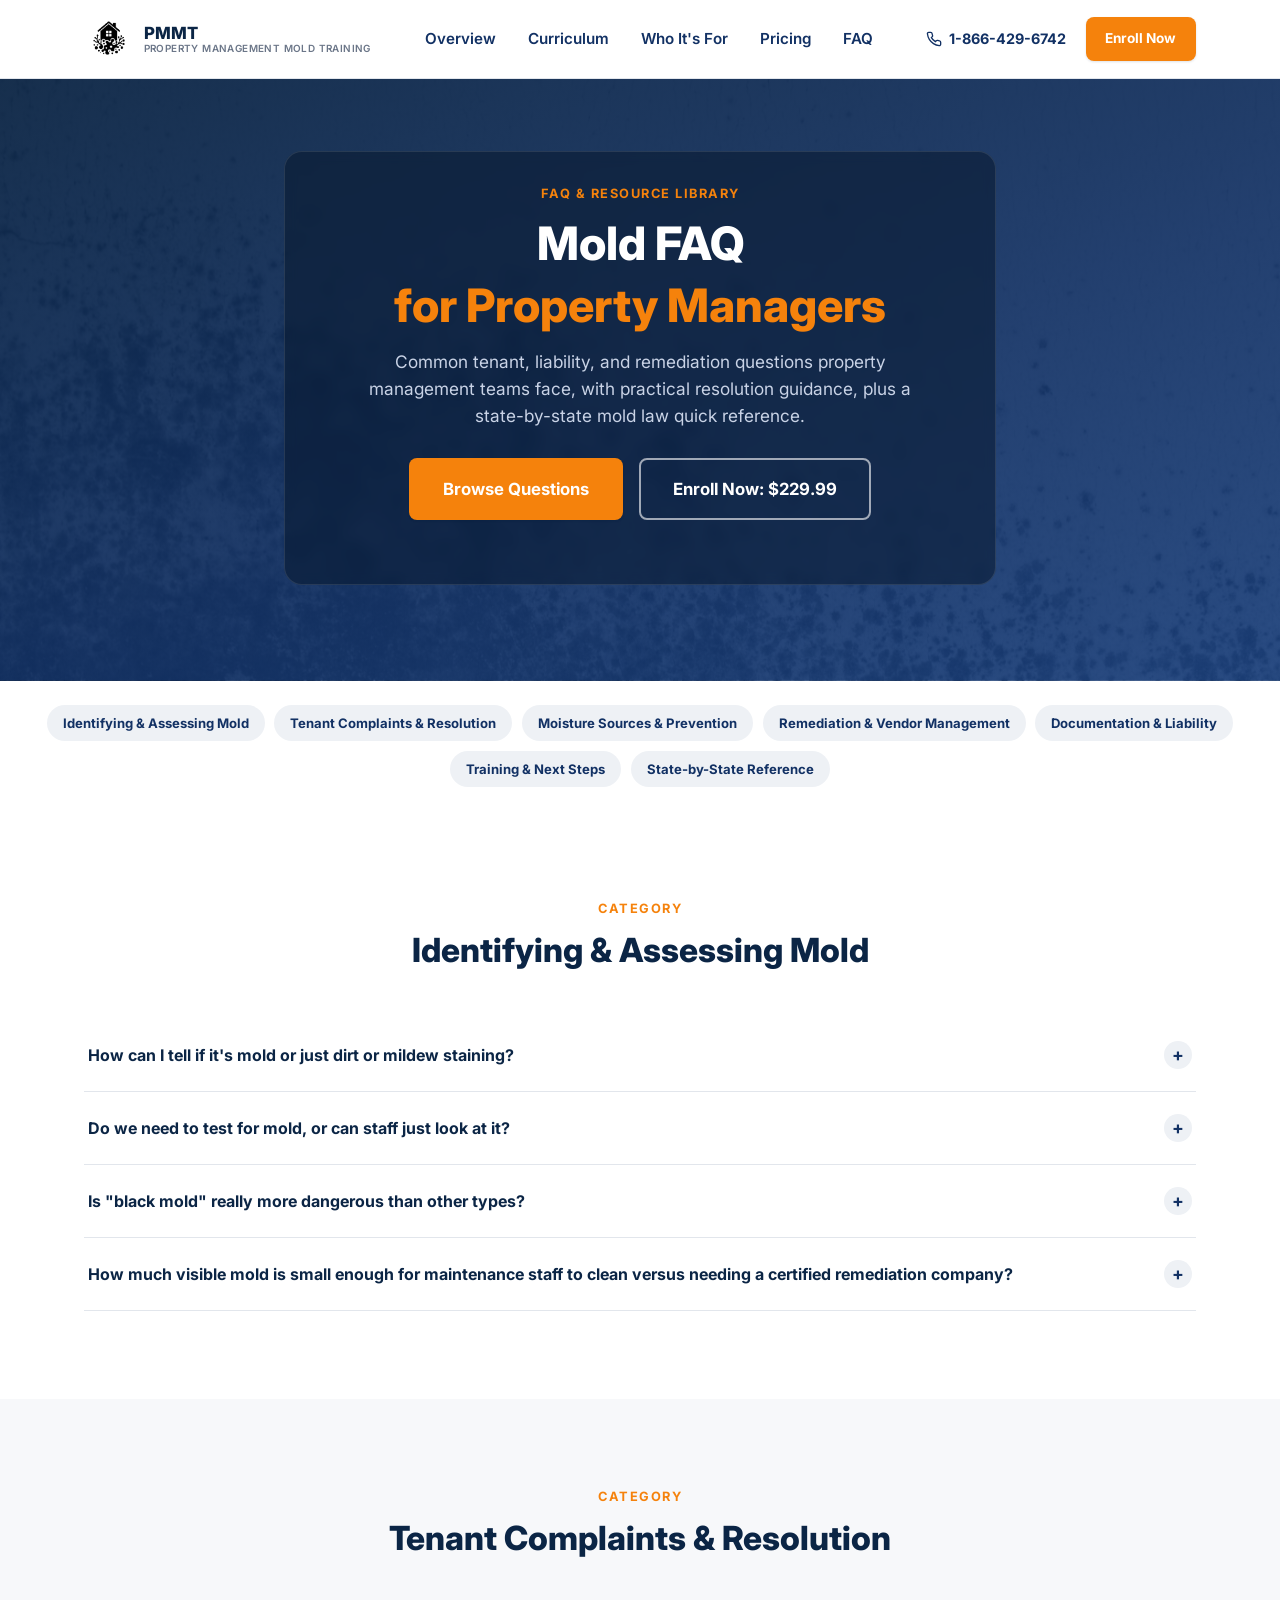
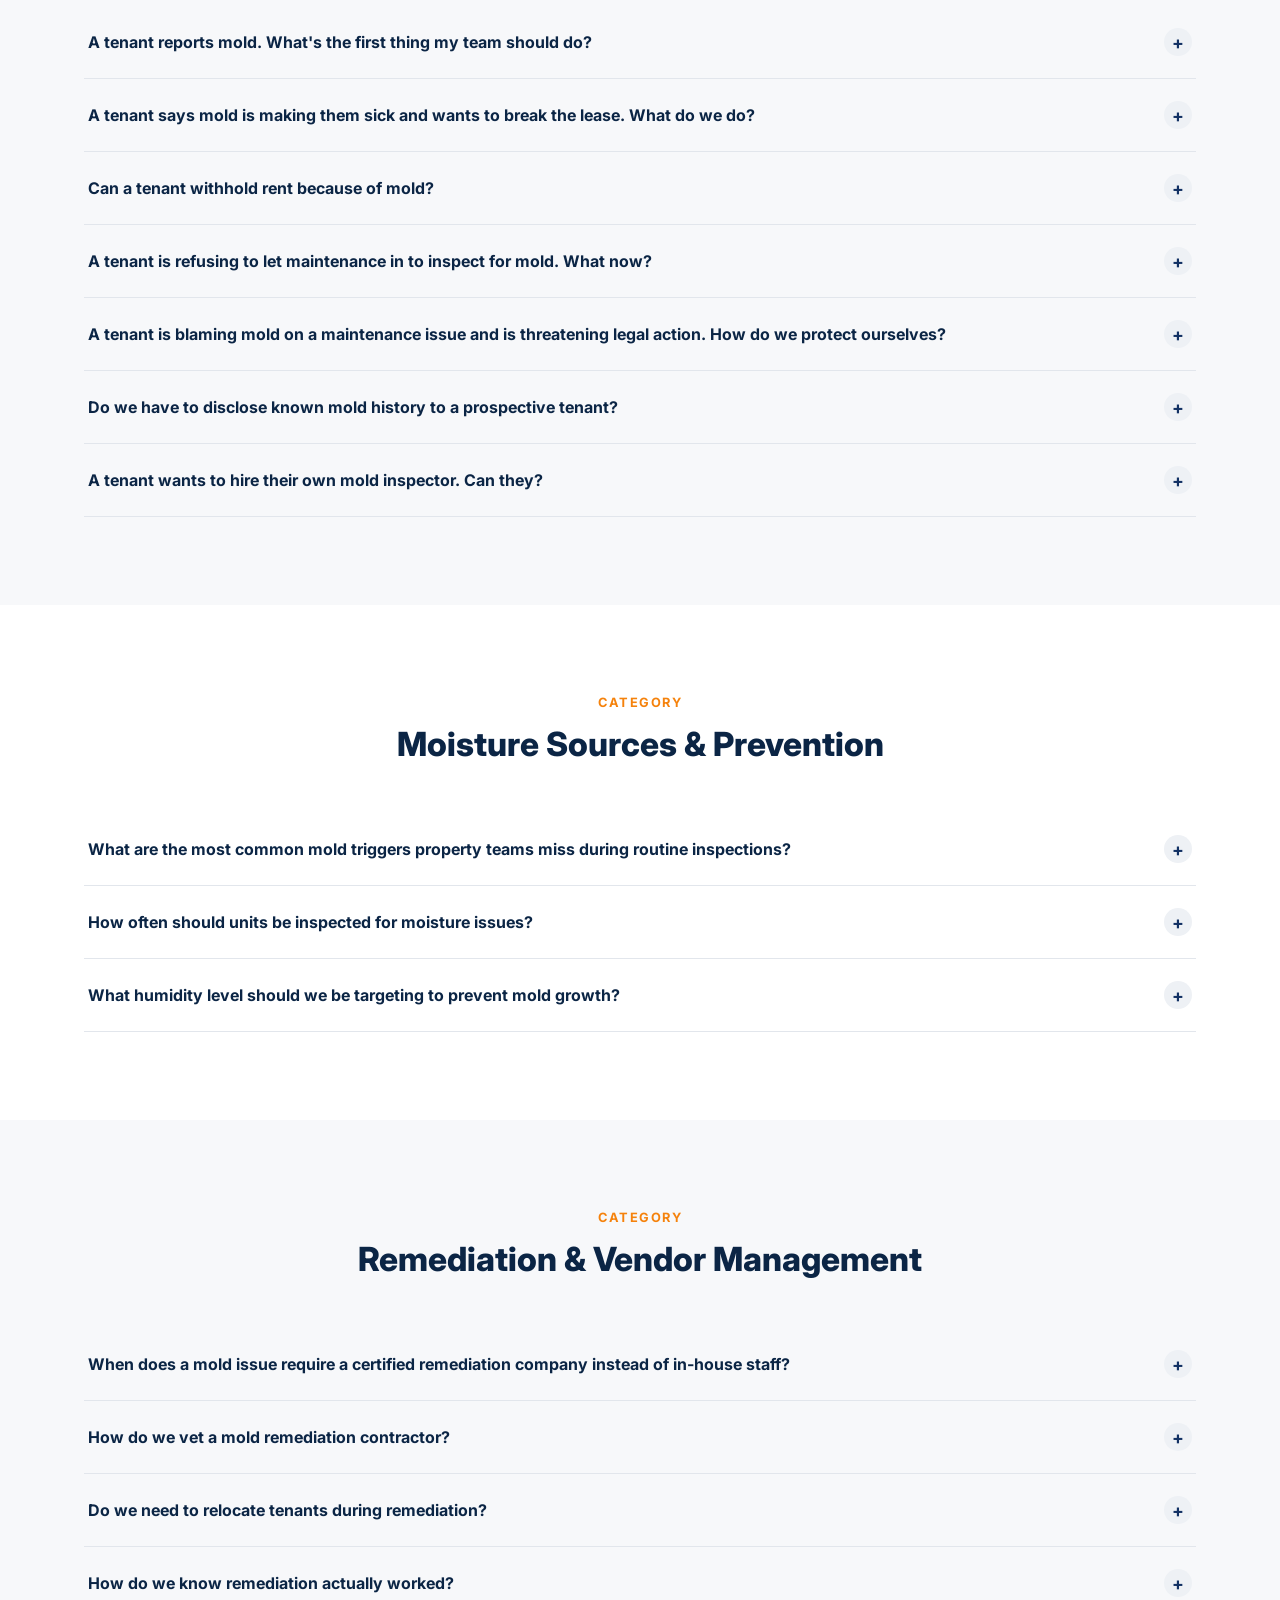
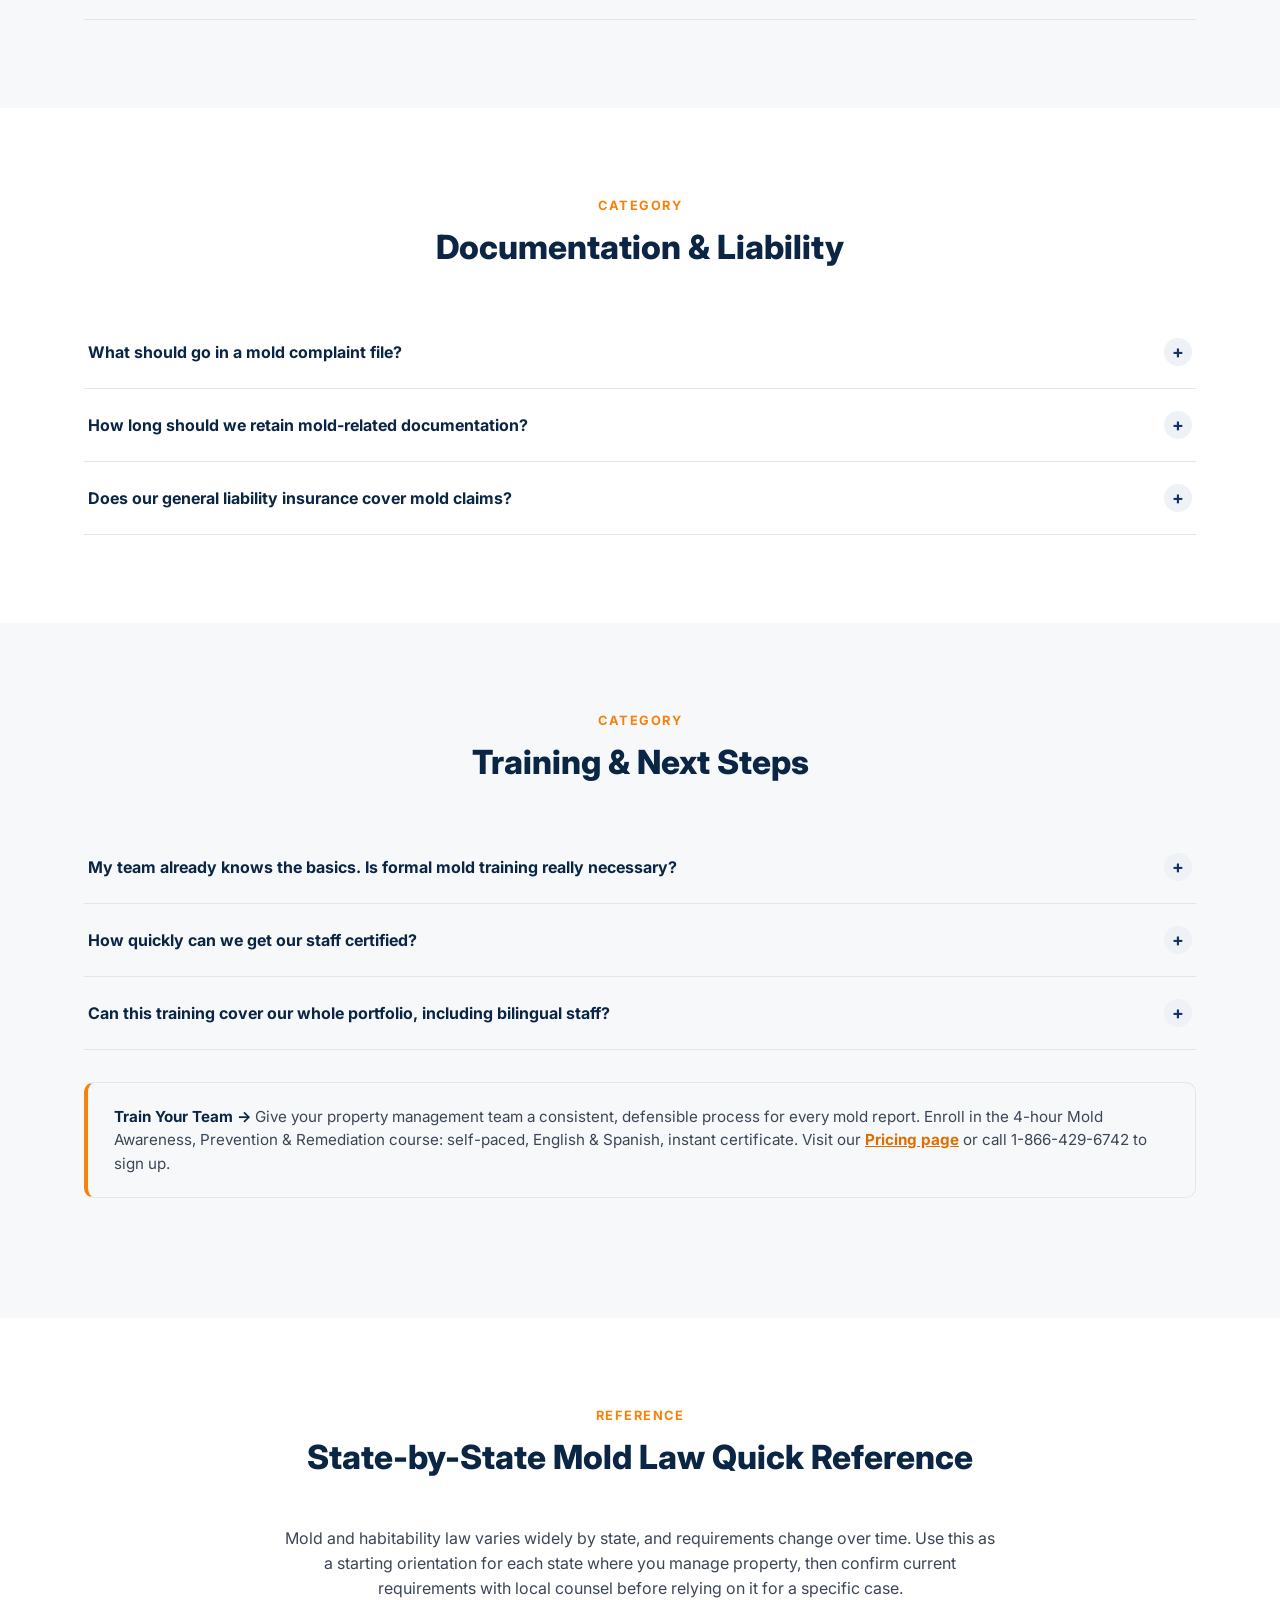
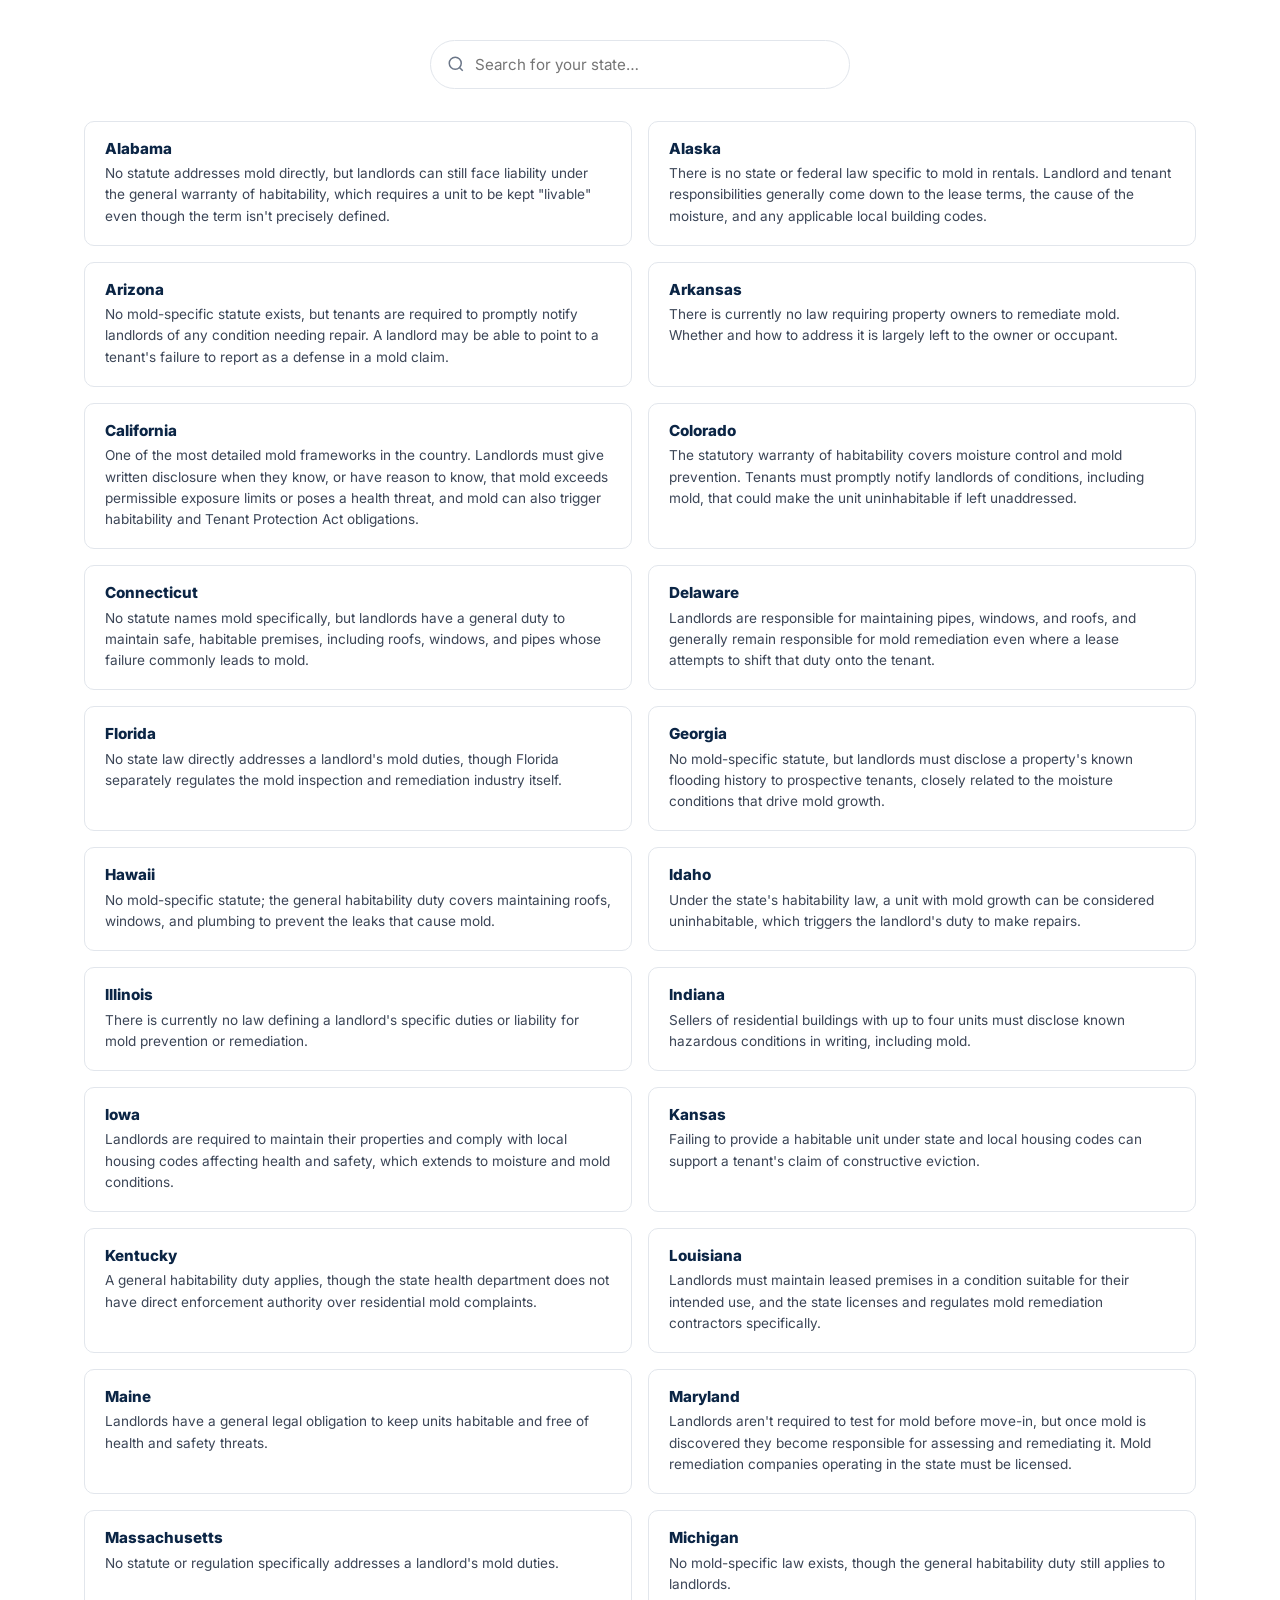
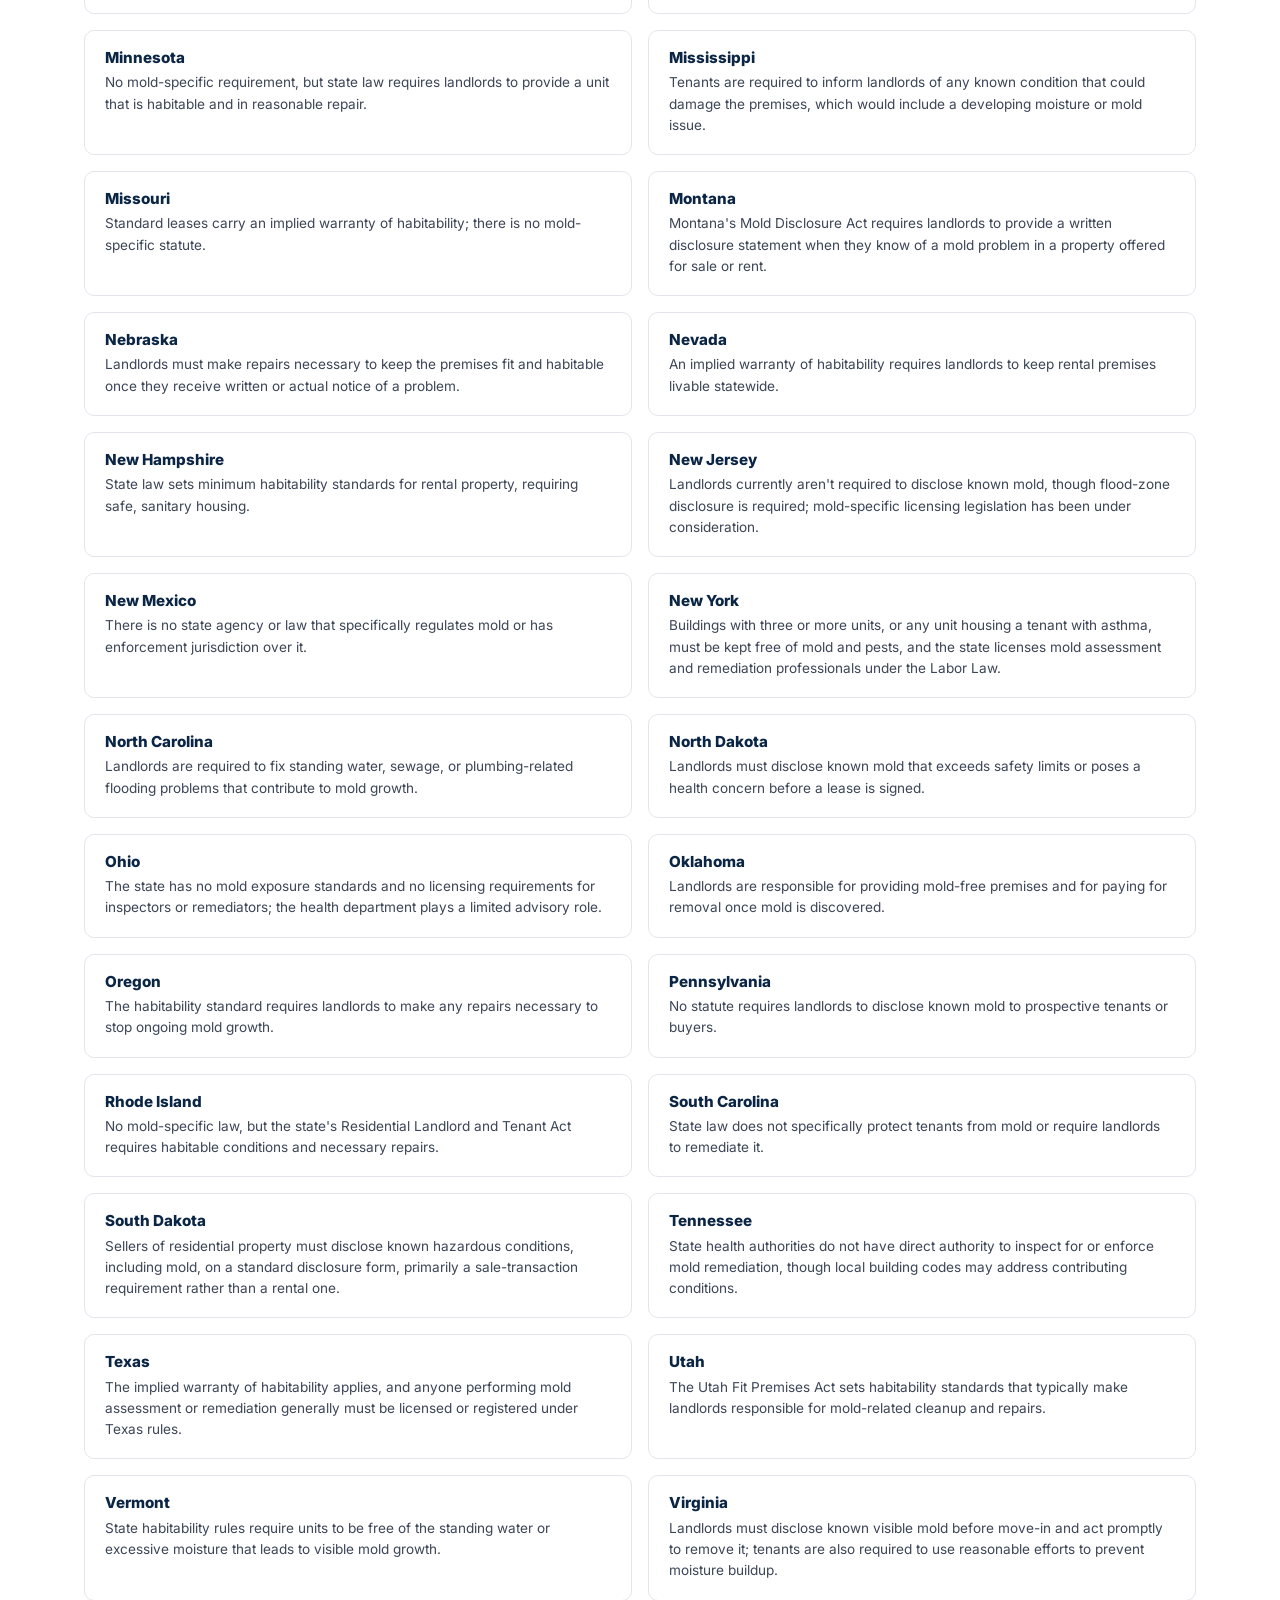
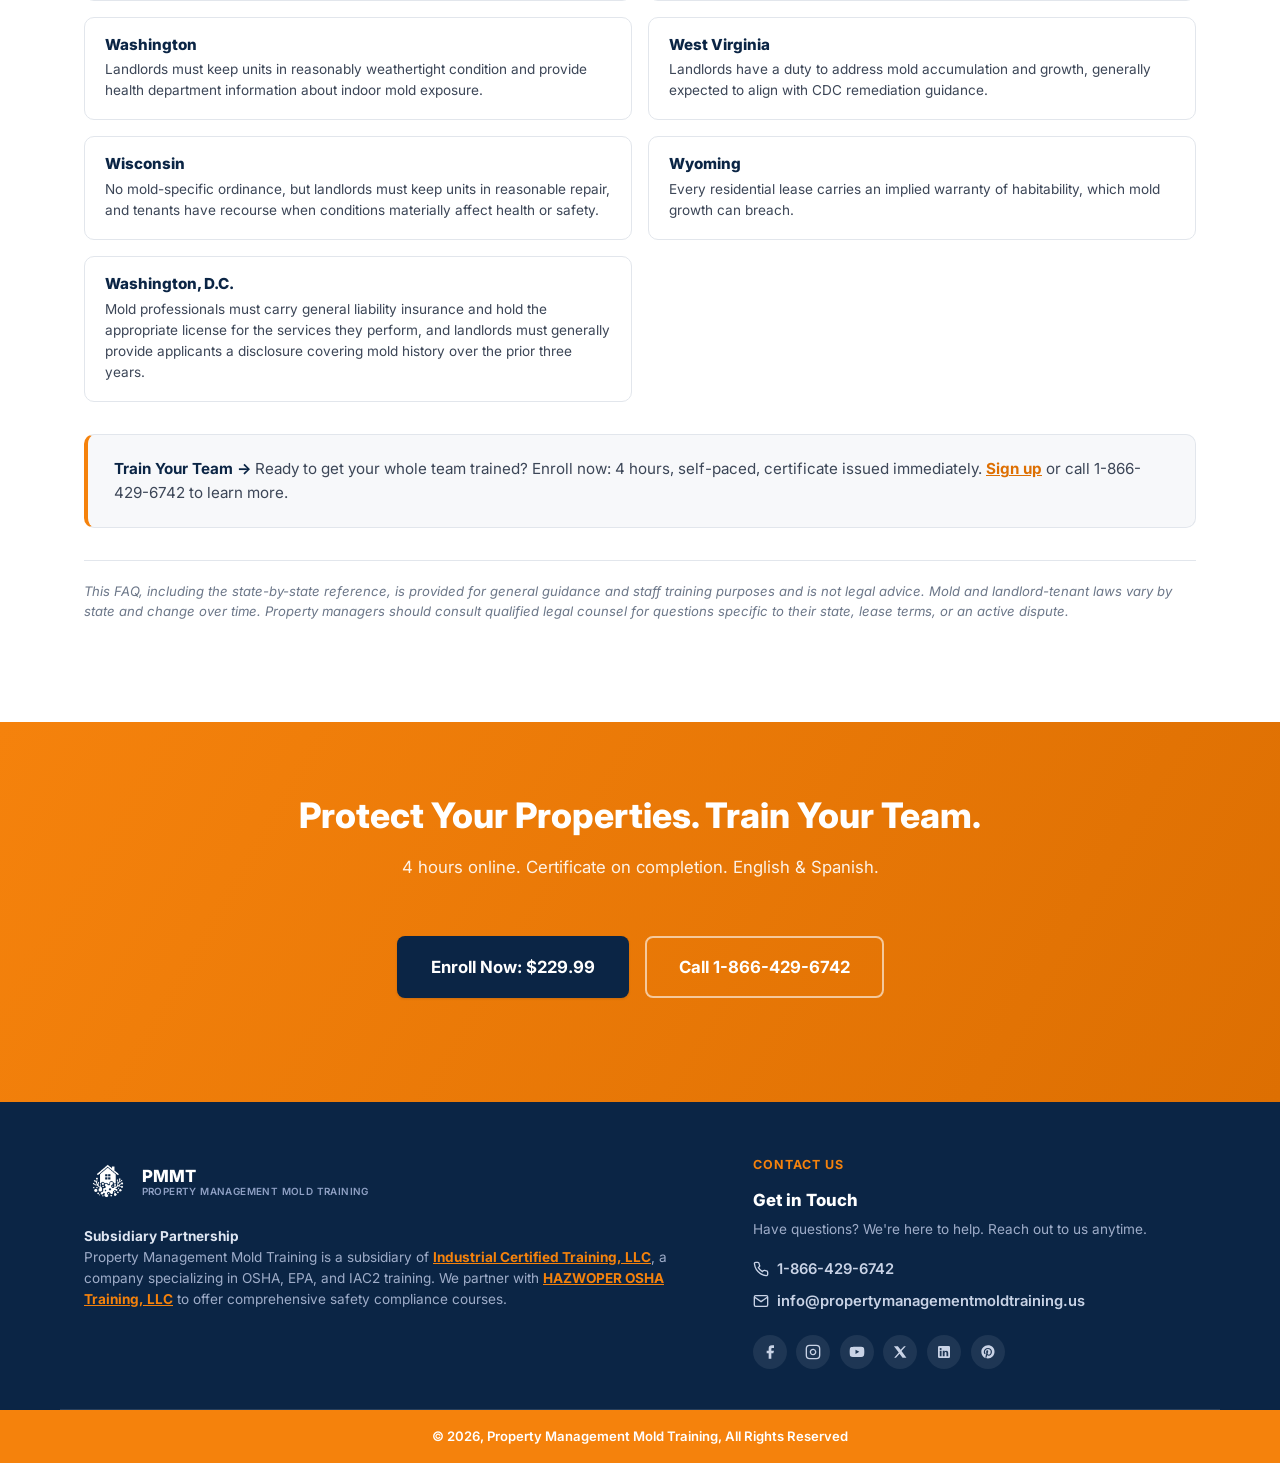
==== commit 4794d6b0: "Make the other 2 mold courses enrollable on this site Adds a course selector to the pricing card (Mo" ====
--- a/frequently-asked-questions/index.html
+++ b/frequently-asked-questions/index.html
@@ -20,7 +20,7 @@
 
 <link rel="preconnect" href="https://fonts.googleapis.com">
 <link href="https://fonts.googleapis.com/css2?family=Inter:wght@400;500;600;700;800&display=swap" rel="stylesheet">
-<link rel="stylesheet" href="../css/styles.css">
+<link rel="stylesheet" href="../css/styles.css?v=2">
 </head>
 <body>
 
@@ -487,7 +487,7 @@
   </div>
 </footer>
 
-<script src="../js/main.js"></script>
+<script src="../js/main.js?v=2"></script>
 
 <!--Start of Tawk.to Script-->
 <script type="text/javascript">
--- a/css/styles.css
+++ b/css/styles.css
@@ -269,6 +269,37 @@
 }
 .audience-card:hover{box-shadow:var(--shadow-md);transform:translateY(-2px);}
 
+/* ---------- Related courses ---------- */
+.related-card{
+  display:block;
+  background:var(--white);
+  border:1px solid var(--gray-200);
+  border-radius:var(--radius);
+  padding:26px;
+  position:relative;
+  transition:box-shadow .2s ease, transform .2s ease, border-color .2s ease;
+}
+.related-card:hover{transform:translateY(-2px);}
+a.related-card:hover{
+  border-color:var(--orange-500);
+  box-shadow:var(--shadow-md);
+}
+.related-card-current:hover{box-shadow:0 8px 24px rgba(245,130,12,.18), 0 0 0 3px rgba(245,130,12,.12);}
+.related-card h3{font-size:1rem;}
+.related-card p{font-size:.88rem;}
+.related-meta{display:flex;gap:1rem;font-size:.85rem;font-weight:700;color:var(--navy-800);margin-bottom:.5rem;}
+.related-link{font-size:.82rem;font-weight:700;color:var(--orange-500);}
+.related-card-current{
+  border-color:var(--orange-500);
+  box-shadow:0 0 0 3px rgba(245,130,12,.12);
+}
+.related-current-tag{
+  position:absolute;top:-13px;left:20px;
+  background:var(--orange-500);color:#fff;
+  font-size:.68rem;font-weight:700;
+  padding:.3rem .65rem;border-radius:999px;
+}
+
 /* ---------- Pricing ---------- */
 .pricing-section{background:var(--navy-900);}
 .pricing-section .section-head h2{color:var(--white);}
@@ -282,6 +313,22 @@
   padding:40px;
   box-shadow:var(--shadow-lg);
 }
+.course-select-row{margin-bottom:24px;}
+.course-select-row label{font-size:.85rem;font-weight:700;color:var(--navy-800);display:block;margin-bottom:6px;}
+.course-select-row select{
+  width:100%;
+  padding:.7rem .9rem;
+  border:1.5px solid var(--gray-200);
+  border-radius:8px;
+  font-size:.95rem;
+  font-family:inherit;
+  font-weight:600;
+  color:var(--navy-900);
+  background:var(--white);
+  cursor:pointer;
+}
+.course-select-row select:focus{outline:none;border-color:var(--orange-500);}
+
 .pricing-card-top{
   display:flex;justify-content:space-between;align-items:flex-start;gap:1rem;
   flex-wrap:wrap;
@@ -445,6 +492,23 @@
 .faq-cta-box a{color:var(--orange-600);font-weight:700;text-decoration:underline;}
 
 .state-law-intro{max-width:720px;margin:0 auto 40px;text-align:center;}
+
+.state-search{max-width:420px;margin:0 auto 32px;position:relative;}
+.state-search-input{
+  width:100%;
+  padding:.85rem 1.1rem;
+  border:1.5px solid var(--gray-200);
+  border-radius:999px;
+  font-size:.95rem;
+  font-family:inherit;
+  color:var(--navy-900);
+  background:var(--white) url('data:image/svg+xml;utf8,<svg xmlns="http://www.w3.org/2000/svg" width="18" height="18" viewBox="0 0 24 24" fill="none" stroke="%236b7688" stroke-width="2"><circle cx="11" cy="11" r="8"/><line x1="21" y1="21" x2="16.65" y2="16.65"/></svg>') no-repeat;
+  background-position:left 16px center;
+  padding-left:44px;
+}
+.state-search-input:focus{outline:none;border-color:var(--orange-500);}
+.state-search-empty{text-align:center;color:var(--gray-500);font-size:.9rem;margin-bottom:24px;}
+
 .state-law-grid{
   display:grid;
   grid-template-columns:repeat(2,1fr);
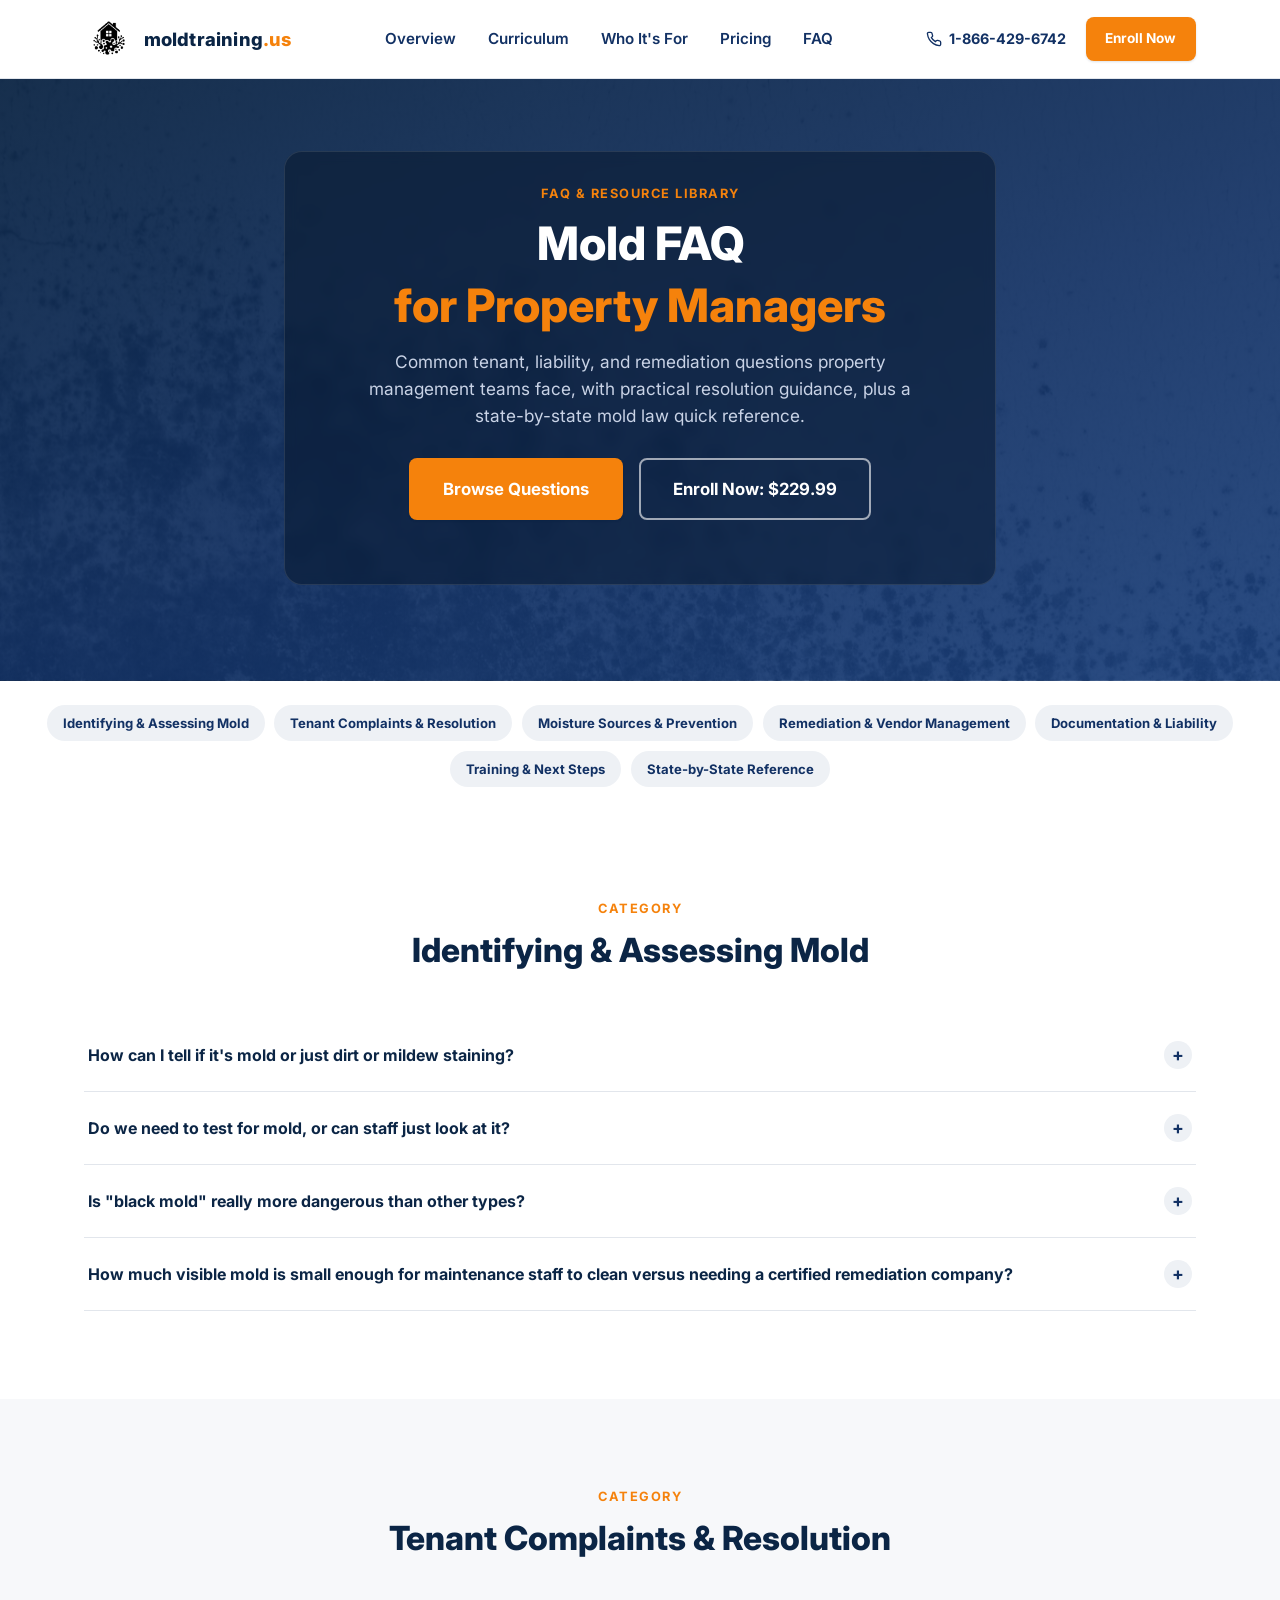
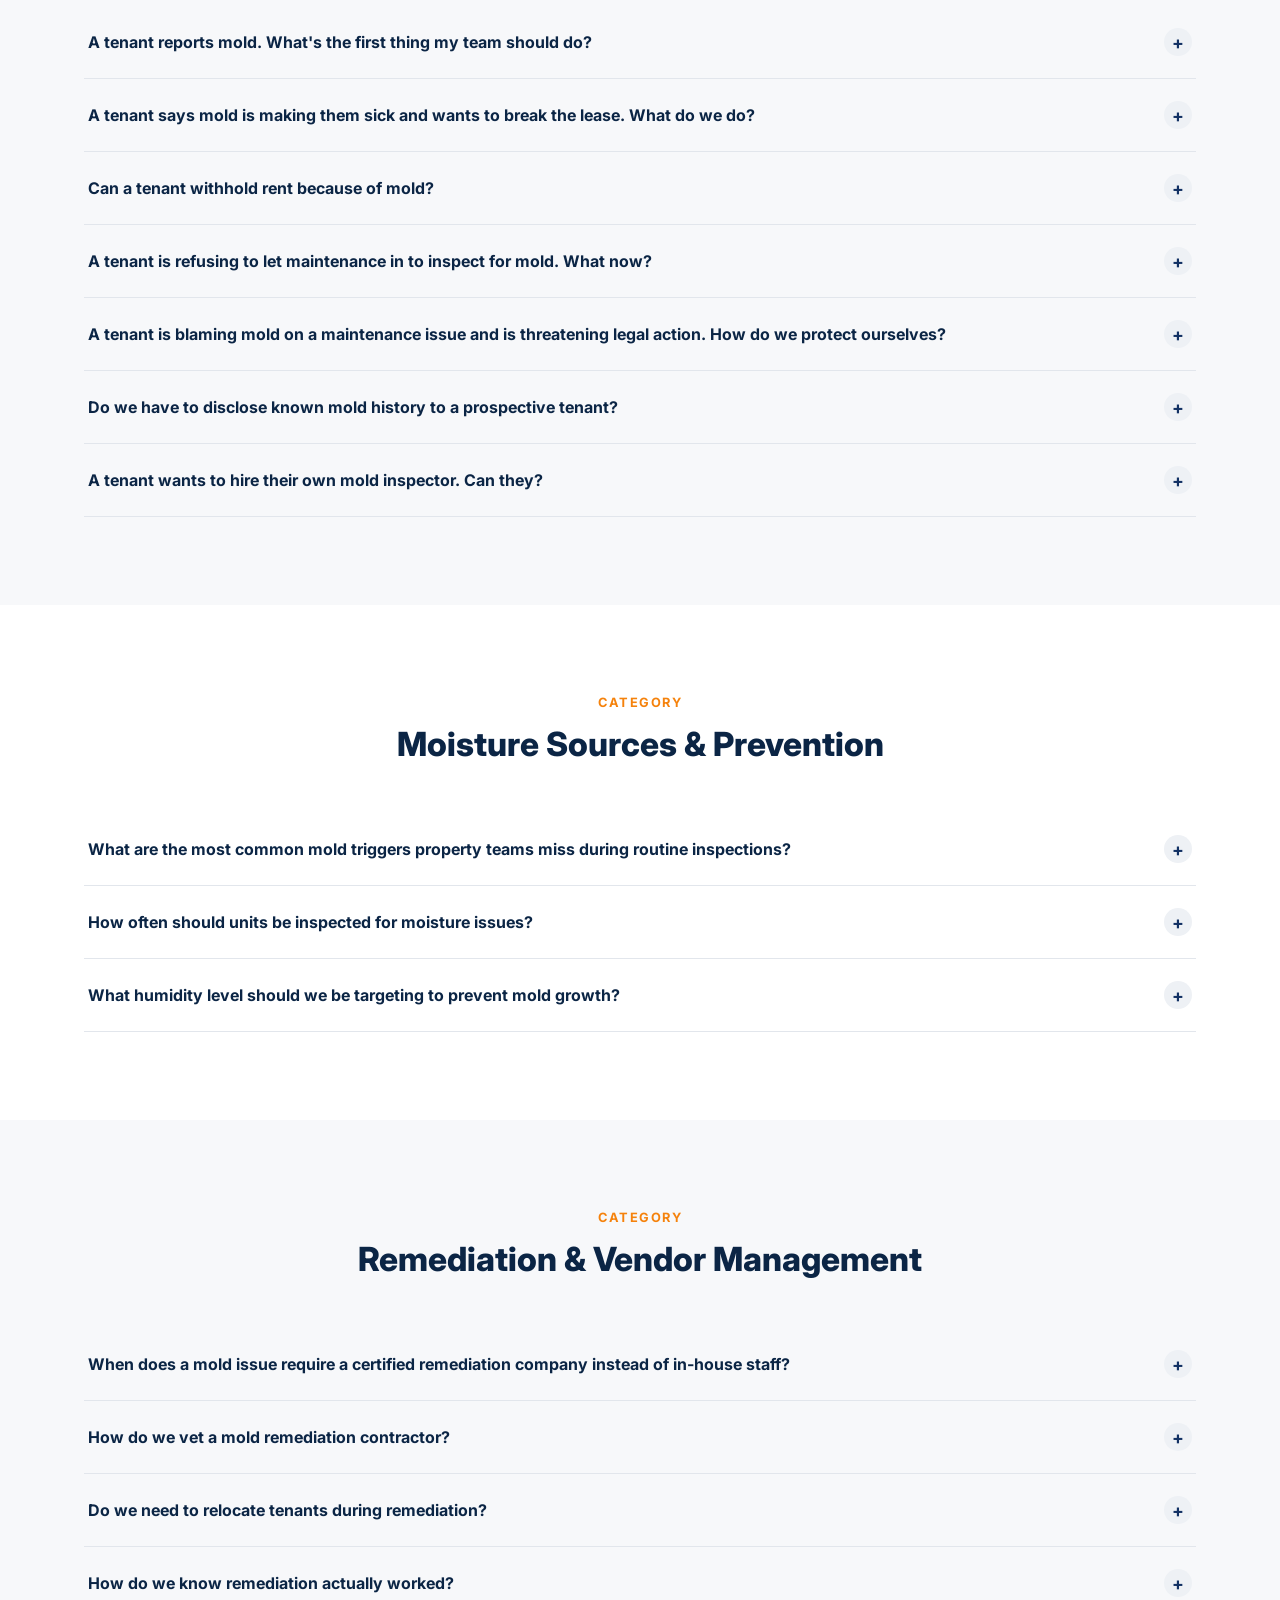
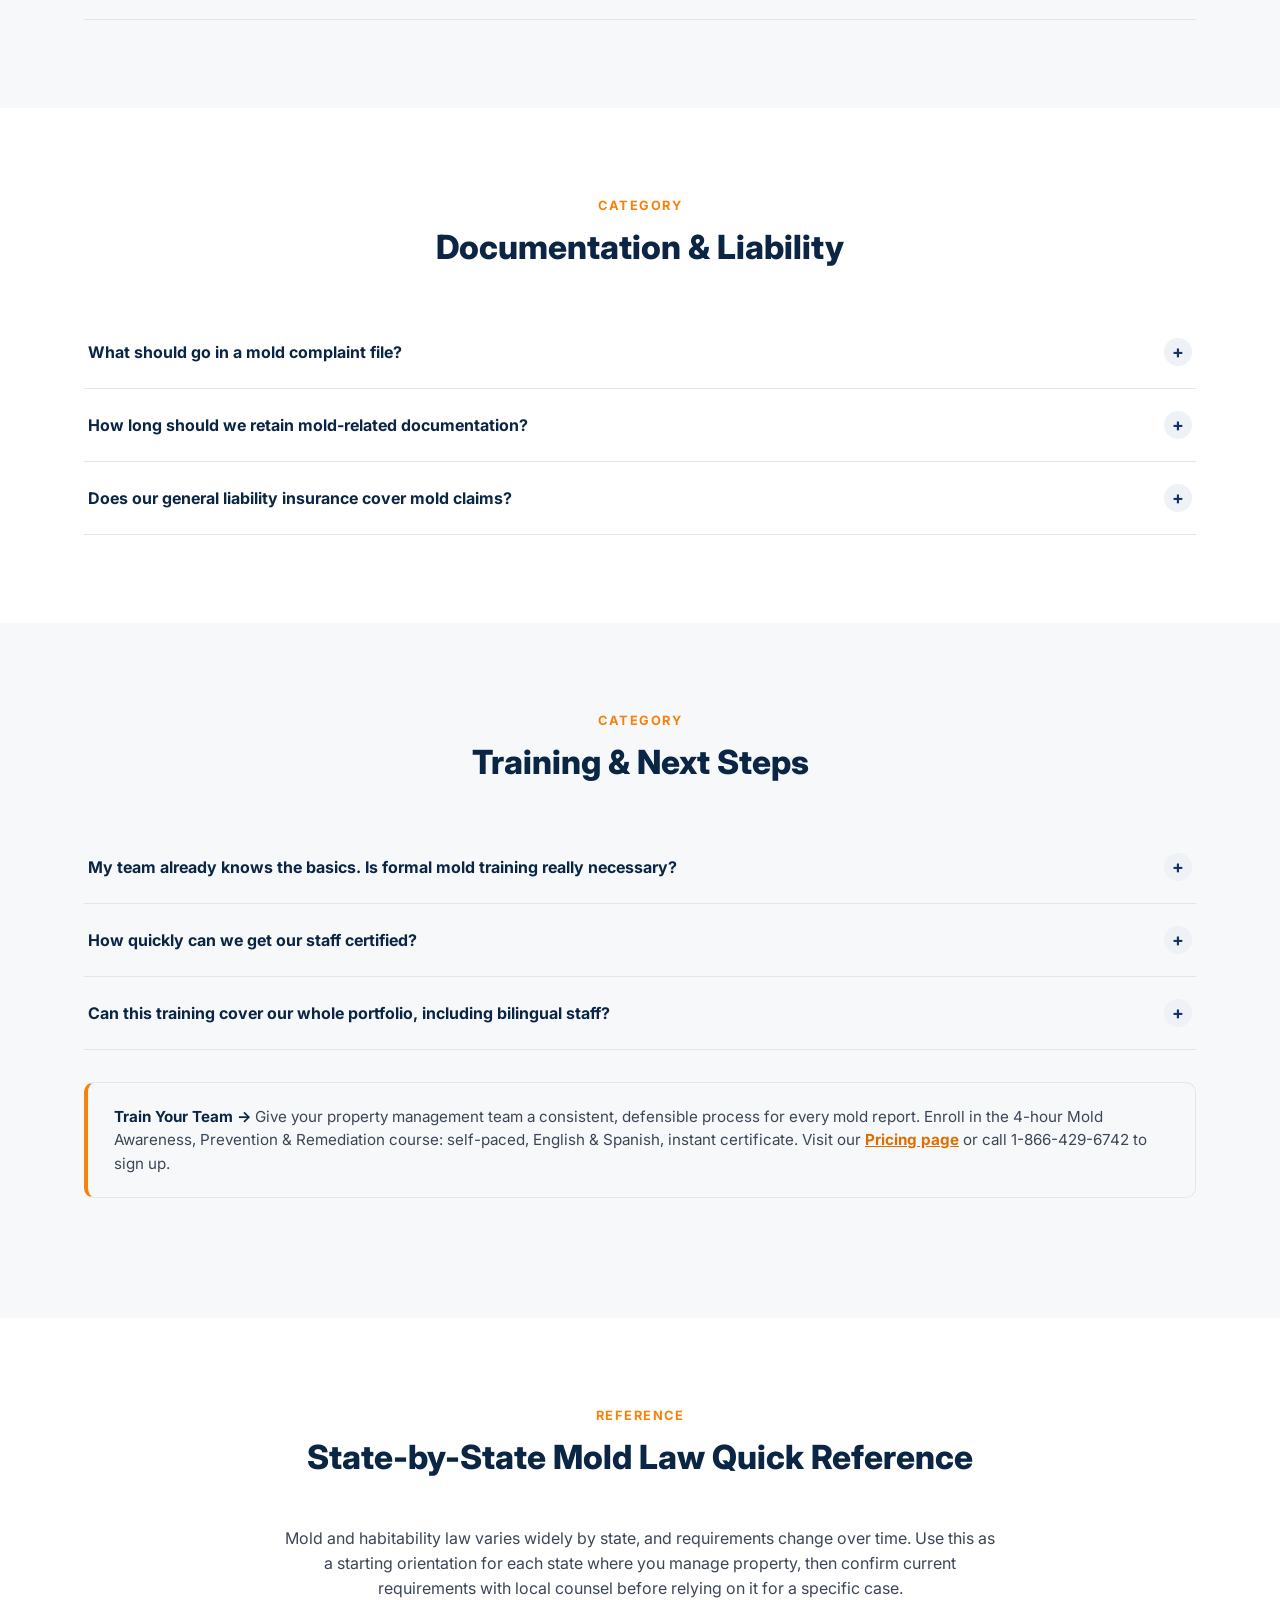
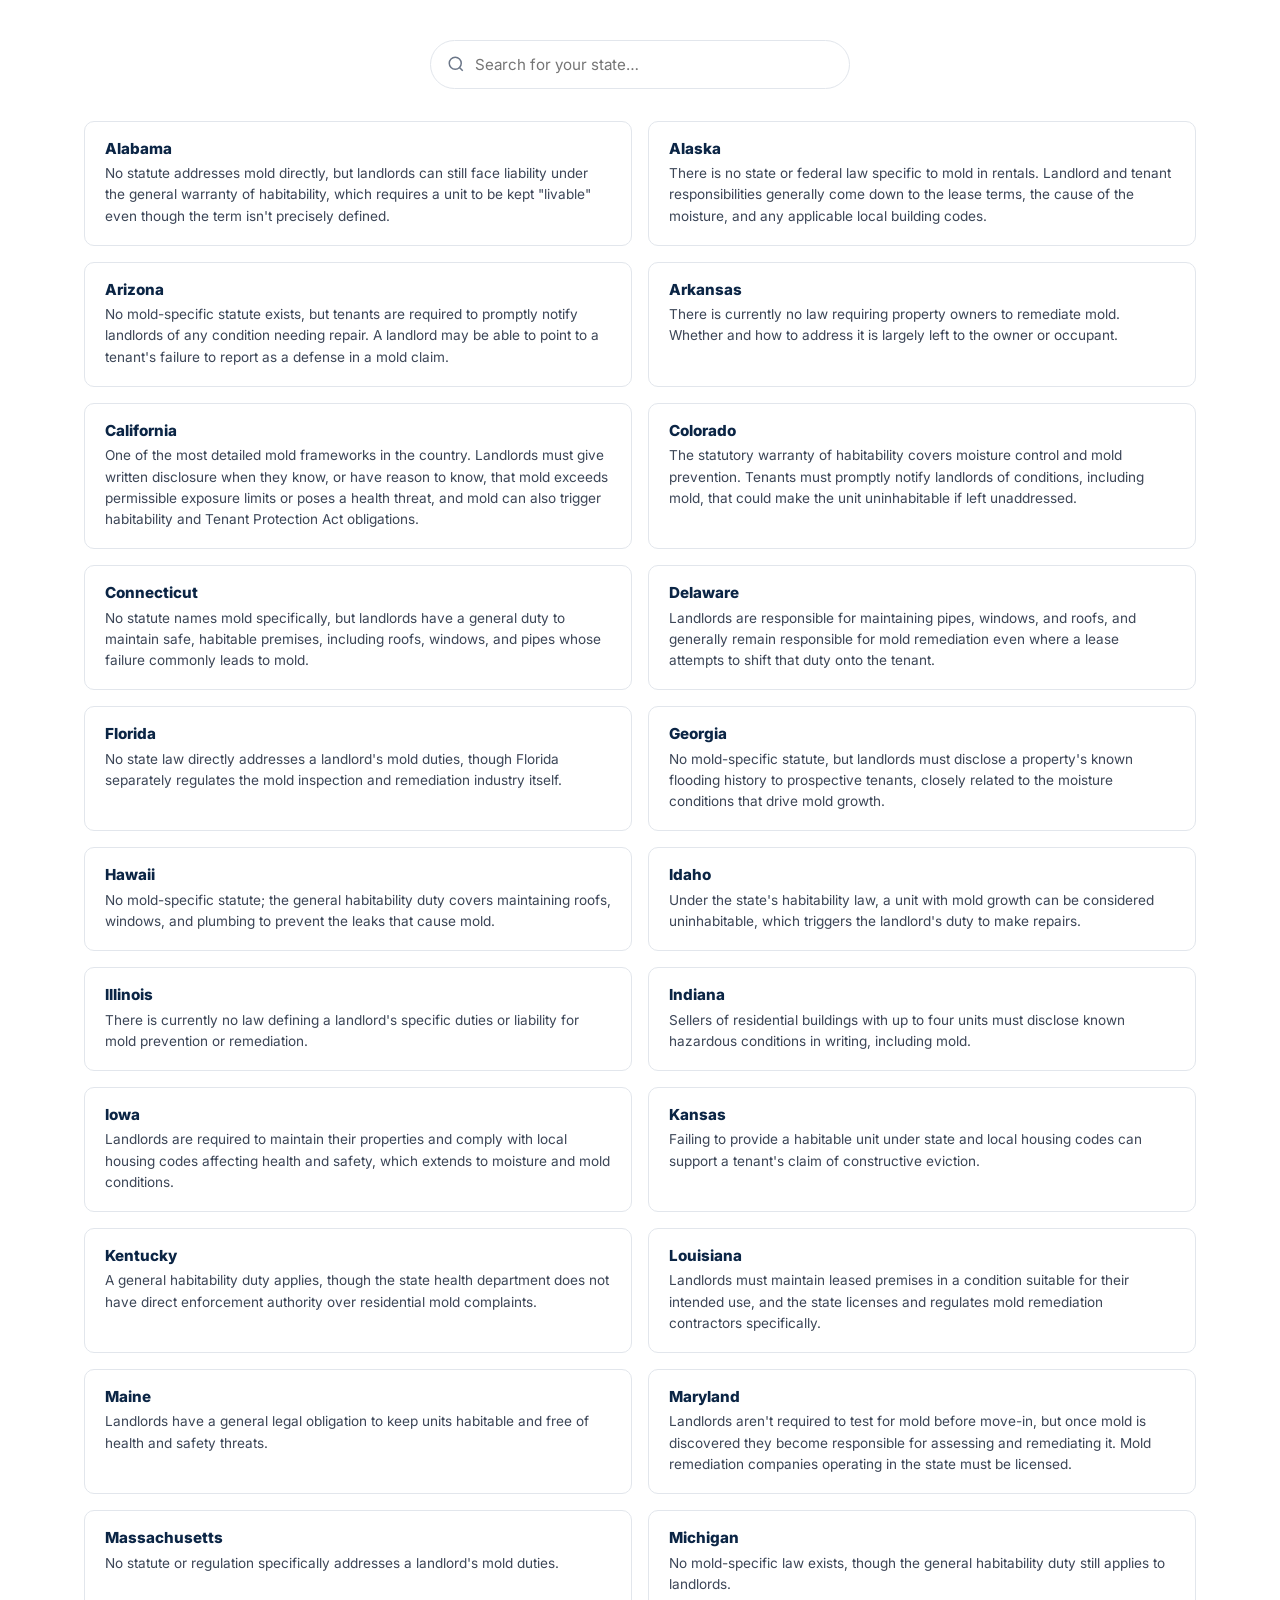
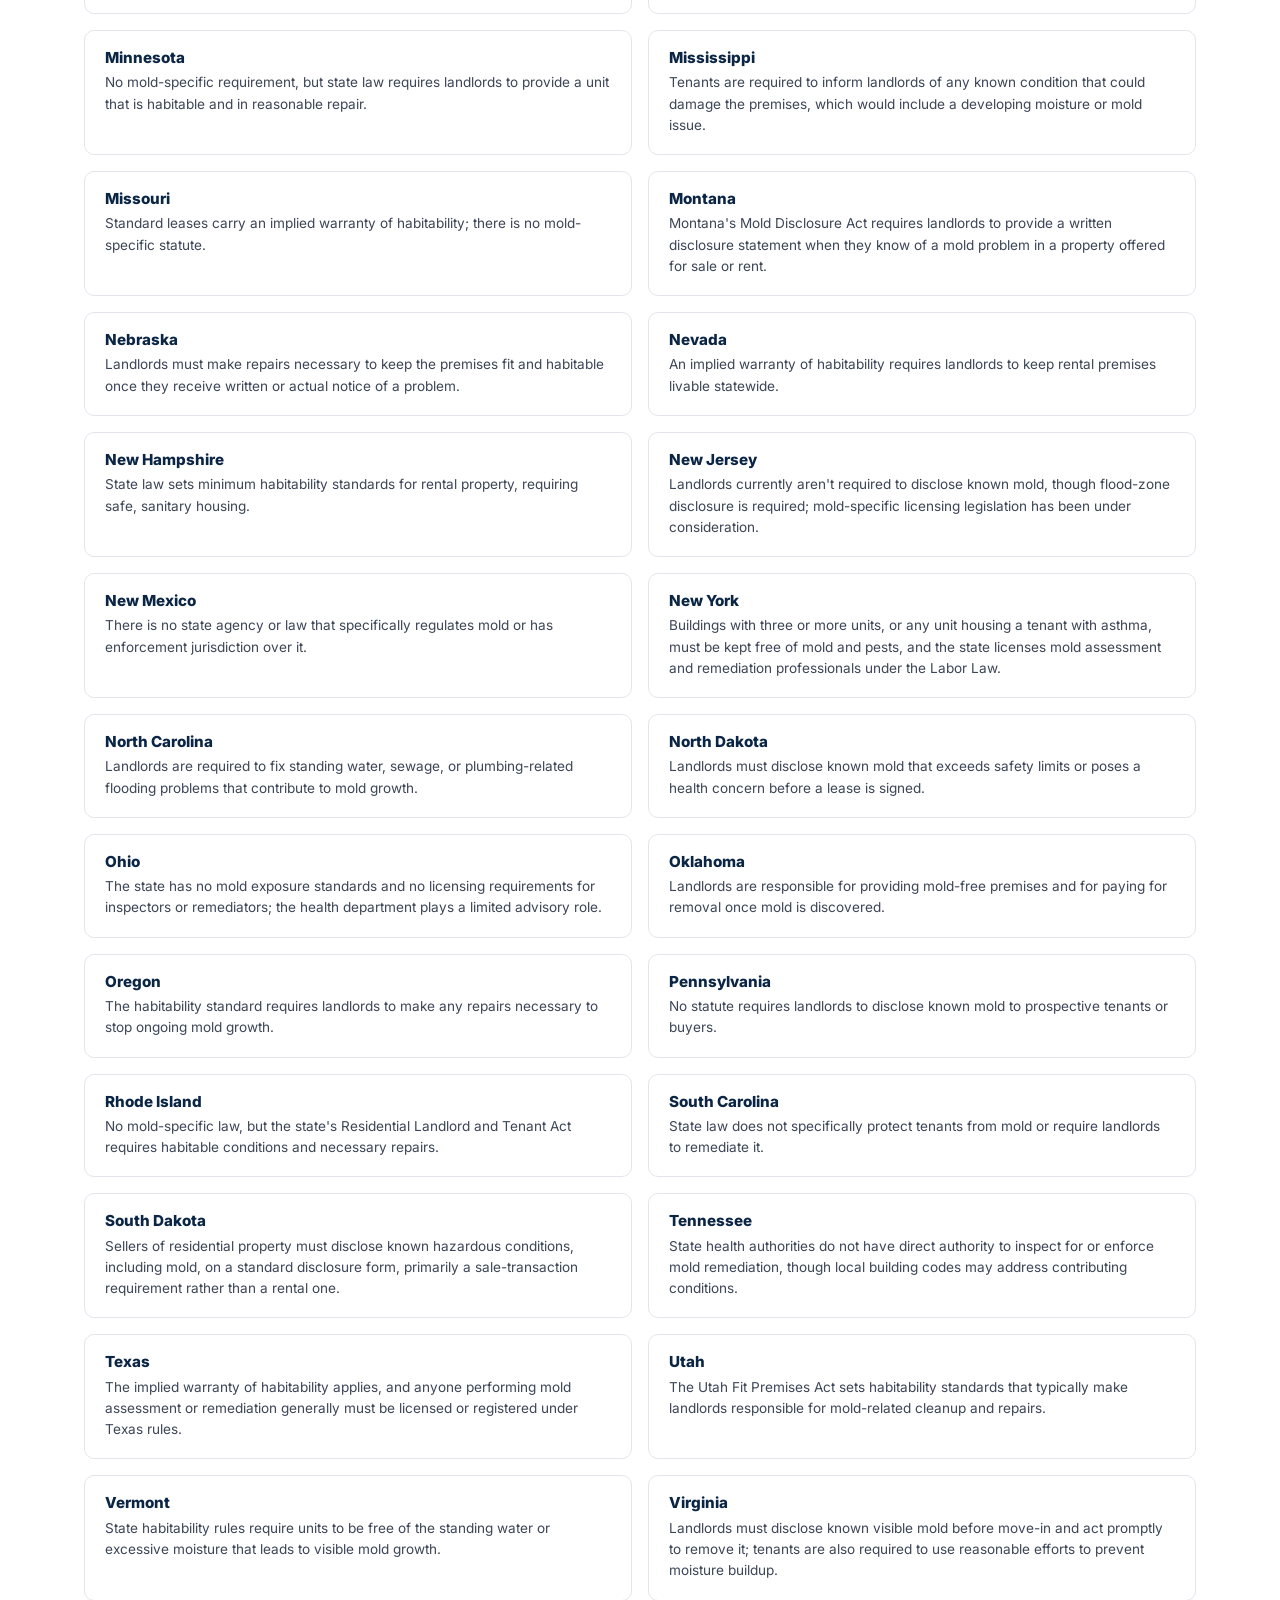
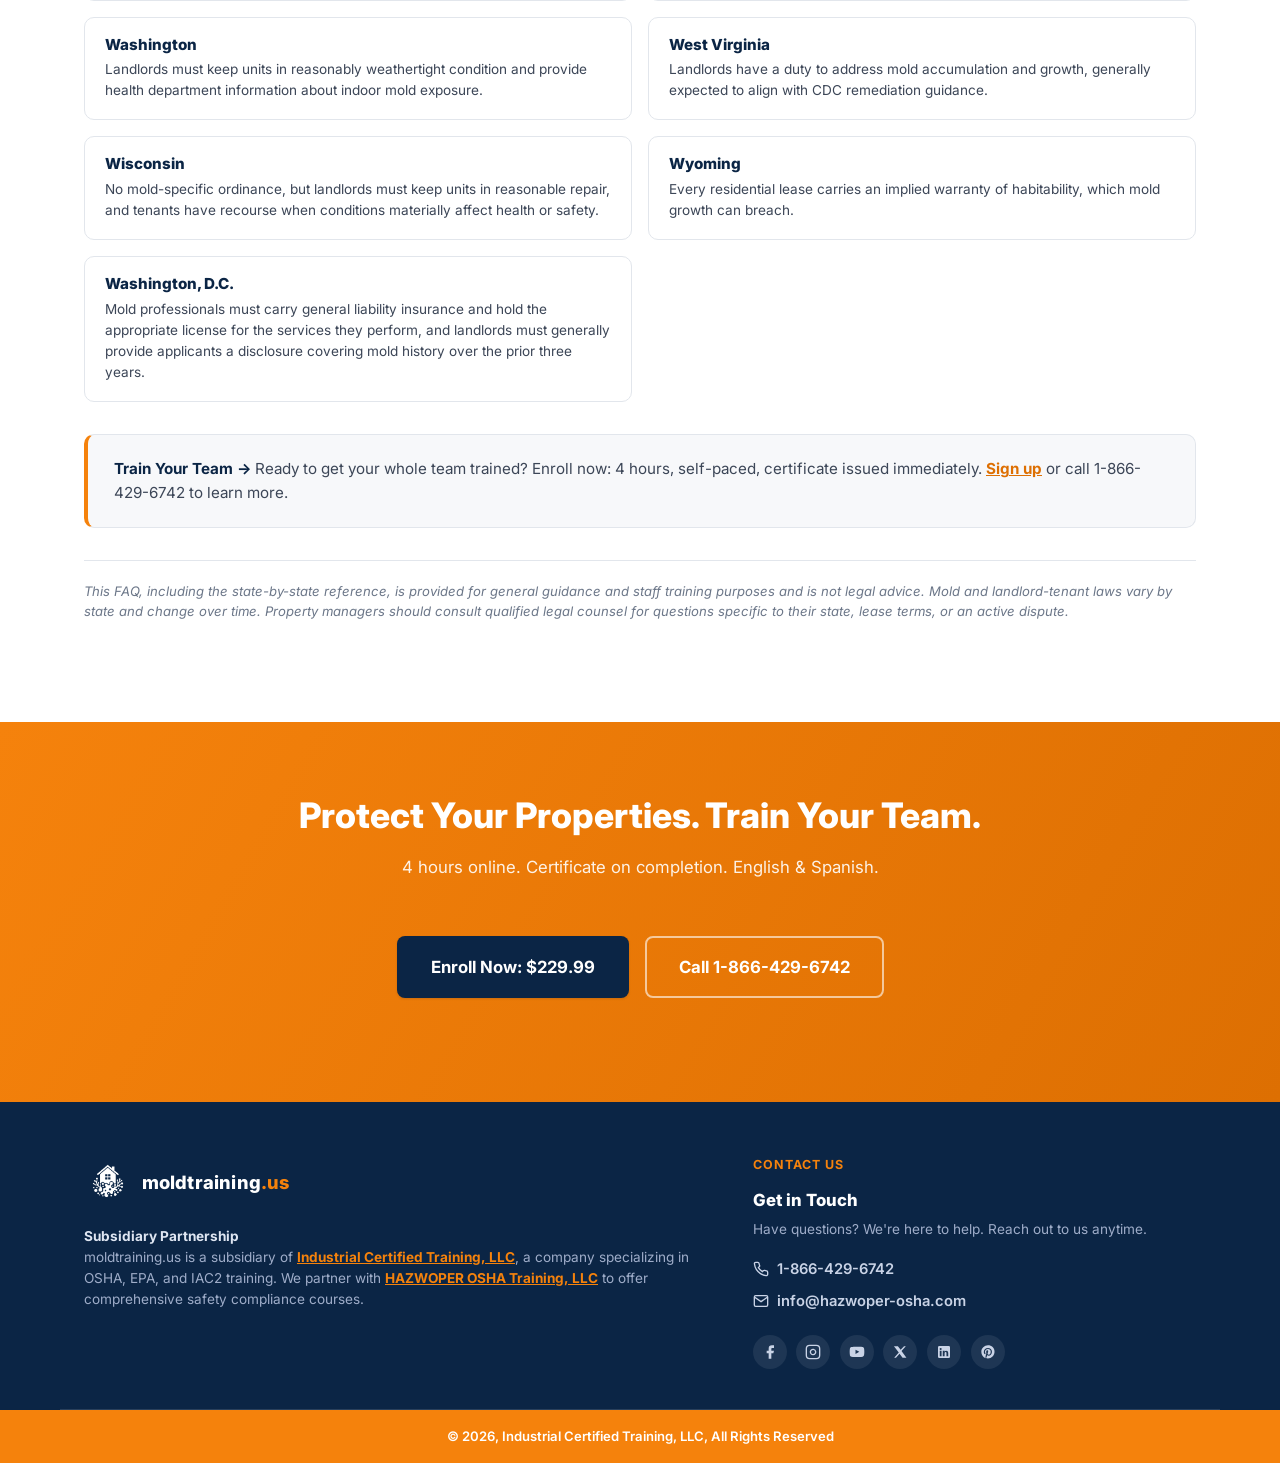
==== commit 103f2baf: "Rebrand to moldtraining.us and expand homepage to cover all 3 courses - Header/footer logo: single-l" ====
--- a/frequently-asked-questions/index.html
+++ b/frequently-asked-questions/index.html
@@ -3,7 +3,7 @@
 <head>
 <meta charset="UTF-8">
 <meta name="viewport" content="width=device-width, initial-scale=1.0">
-<title>Mold FAQ for Property Managers | Property Management Mold Training (PMMT)</title>
+<title>Mold FAQ for Property Managers | moldtraining.us</title>
 <meta name="description" content="Common tenant, liability, and remediation mold questions property management teams face, with practical resolution guidance, plus a state-by-state mold law quick reference.">
 <link rel="icon" type="image/png" href="../images/pmmt-logo.png">
 <link rel="apple-touch-icon" href="../images/pmmt-logo.png">
@@ -20,7 +20,208 @@
 
 <link rel="preconnect" href="https://fonts.googleapis.com">
 <link href="https://fonts.googleapis.com/css2?family=Inter:wght@400;500;600;700;800&display=swap" rel="stylesheet">
-<link rel="stylesheet" href="../css/styles.css?v=2">
+<link rel="stylesheet" href="../css/styles.css?v=5">
+
+<script type="application/ld+json">
+{
+  "@context": "https://schema.org",
+  "@type": "FAQPage",
+  "mainEntity": [
+    {
+      "@type": "Question",
+      "name": "How can I tell if it's mold or just dirt or mildew staining?",
+      "acceptedAnswer": {
+        "@type": "Answer",
+        "text": "Mold typically appears fuzzy or slightly raised and often carries a musty odor, which dirt and mildew stains don't. Color alone (black, green, white) isn't a reliable indicator of species or danger level. When in doubt, treat it as mold until a visual inspection or lab sample says otherwise; assuming it's \"just dirt\" is one of the most common ways small problems become expensive ones."
+      }
+    },
+    {
+      "@type": "Question",
+      "name": "Do we need to test for mold, or can staff just look at it?",
+      "acceptedAnswer": {
+        "@type": "Answer",
+        "text": "Visual identification is usually enough to trigger action: containment, moisture correction, cleaning, or a remediation referral. Lab testing or air sampling is generally reserved for disputes, health-complaint documentation, post-remediation verification, or cases where the source isn't visible. Testing before every response can slow your team down and create paperwork that works against you if results are ambiguous."
+      }
+    },
+    {
+      "@type": "Question",
+      "name": "Is \"black mold\" really more dangerous than other types?",
+      "acceptedAnswer": {
+        "@type": "Answer",
+        "text": "It gets outsized attention, but any mold growth signals a moisture problem that needs correcting, and any mold can trigger allergic or respiratory symptoms in sensitive individuals. Species matters less operationally than getting the moisture source fixed and the growth removed correctly."
+      }
+    },
+    {
+      "@type": "Question",
+      "name": "How much visible mold is small enough for maintenance staff to clean versus needing a certified remediation company?",
+      "acceptedAnswer": {
+        "@type": "Answer",
+        "text": "Many jurisdictions and industry guidance use roughly 10 square feet as a rough threshold. Smaller areas may be handled by trained staff with proper PPE, while larger areas typically call for certified remediation professionals. Always confirm state and local requirements, since some states set their own thresholds and licensing rules."
+      }
+    },
+    {
+      "@type": "Question",
+      "name": "A tenant reports mold. What's the first thing my team should do?",
+      "acceptedAnswer": {
+        "@type": "Answer",
+        "text": "Acknowledge the complaint in writing within a defined window (many property management companies target 24 to 48 hours), document the report with date, unit, description, and photos if provided, and schedule an inspection promptly. The biggest liability driver isn't mold itself, it's an undocumented delay between complaint and response."
+      }
+    },
+    {
+      "@type": "Question",
+      "name": "A tenant says mold is making them sick and wants to break the lease. What do we do?",
+      "acceptedAnswer": {
+        "@type": "Answer",
+        "text": "Don't argue the medical claim; your team isn't qualified to and it isn't your role. Document the complaint, inspect promptly, correct any moisture or mold issue found, and consult your attorney or leasing policy on habitability and lease-break provisions. Offering temporary relocation during remediation is common practice in serious cases and can reduce dispute risk."
+      }
+    },
+    {
+      "@type": "Question",
+      "name": "Can a tenant withhold rent because of mold?",
+      "acceptedAnswer": {
+        "@type": "Answer",
+        "text": "This depends entirely on state and local landlord-tenant law. Some jurisdictions allow rent withholding or \"repair and deduct\" for habitability issues, while others require formal notice and cure periods first. This is a legal question for your attorney, not a policy your team should improvise case by case."
+      }
+    },
+    {
+      "@type": "Question",
+      "name": "A tenant is refusing to let maintenance in to inspect for mold. What now?",
+      "acceptedAnswer": {
+        "@type": "Answer",
+        "text": "Follow your state's required notice-to-enter procedures and document every attempted contact in writing. If a tenant blocks access to a reported hazard, that refusal should be documented too. It matters if the situation escalates to a dispute later."
+      }
+    },
+    {
+      "@type": "Question",
+      "name": "A tenant is blaming mold on a maintenance issue and is threatening legal action. How do we protect ourselves?",
+      "acceptedAnswer": {
+        "@type": "Answer",
+        "text": "Documentation is the entire defense: complaint logs, inspection dates and findings, work orders, before, during, and after photos, and correspondence with the tenant. A defensible paper trail is what turns a dispute into a non-issue rather than an open liability. This exact skill, building a defensible response from first complaint to resolution, is a core module in our Mold Awareness training. Sign up your team to learn more."
+      }
+    },
+    {
+      "@type": "Question",
+      "name": "Do we have to disclose known mold history to a prospective tenant?",
+      "acceptedAnswer": {
+        "@type": "Answer",
+        "text": "Several states require mold disclosure in leases or at move-in when there's a known history. Even where it isn't legally mandated, many property managers disclose proactively to reduce dispute risk. Check your state's specific disclosure requirements."
+      }
+    },
+    {
+      "@type": "Question",
+      "name": "A tenant wants to hire their own mold inspector. Can they?",
+      "acceptedAnswer": {
+        "@type": "Answer",
+        "text": "Generally yes, though your lease may specify how findings get submitted to you. If their results conflict with yours, that's a good trigger for a third-party or independent assessment rather than a back-and-forth over whose result is correct."
+      }
+    },
+    {
+      "@type": "Question",
+      "name": "What are the most common mold triggers property teams miss during routine inspections?",
+      "acceptedAnswer": {
+        "@type": "Answer",
+        "text": "HVAC condensation lines, under-sink plumbing, window seals and flashing, roof penetrations, and poor bathroom ventilation are frequent blind spots. They're often not visible during a quick walkthrough and only surface once staining or odor appears."
+      }
+    },
+    {
+      "@type": "Question",
+      "name": "How often should units be inspected for moisture issues?",
+      "acceptedAnswer": {
+        "@type": "Answer",
+        "text": "There's no universal standard, but many property teams build moisture and mold checks into existing turnover inspections, seasonal HVAC service visits, and any work order involving plumbing or roofing, rather than running a separate standalone mold inspection cycle."
+      }
+    },
+    {
+      "@type": "Question",
+      "name": "What humidity level should we be targeting to prevent mold growth?",
+      "acceptedAnswer": {
+        "@type": "Answer",
+        "text": "Indoor relative humidity is generally recommended to stay below 60 percent, ideally in the 30 to 50 percent range, since mold typically needs sustained moisture and organic material to establish."
+      }
+    },
+    {
+      "@type": "Question",
+      "name": "When does a mold issue require a certified remediation company instead of in-house staff?",
+      "acceptedAnswer": {
+        "@type": "Answer",
+        "text": "Beyond the small-area threshold, situations involving HVAC system contamination, recurring or hidden mold behind walls, sensitive occupants such as those with respiratory conditions, or any situation likely to become a legal dispute are better handled by certified professionals, both for safety and for the credibility of the response if challenged later. Not sure your team can make that call confidently yet? Our course walks through this exact decision point in Module 5. Learn more and enroll."
+      }
+    },
+    {
+      "@type": "Question",
+      "name": "How do we vet a mold remediation contractor?",
+      "acceptedAnswer": {
+        "@type": "Answer",
+        "text": "Look for state licensing or certification where required, proof of insurance, a written scope of work, and post-remediation verification or clearance testing as part of the contract, not just a cleanup invoice."
+      }
+    },
+    {
+      "@type": "Question",
+      "name": "Do we need to relocate tenants during remediation?",
+      "acceptedAnswer": {
+        "@type": "Answer",
+        "text": "It depends on the scope, location, and containment method. Larger remediation jobs involving containment barriers and negative air pressure often make temporary relocation the more practical and defensible option."
+      }
+    },
+    {
+      "@type": "Question",
+      "name": "How do we know remediation actually worked?",
+      "acceptedAnswer": {
+        "@type": "Answer",
+        "text": "Post-remediation verification (a visual clearance inspection and, where warranted, clearance air sampling by an independent party) is the standard way to confirm the job is complete before returning tenants to the space or closing out the file."
+      }
+    },
+    {
+      "@type": "Question",
+      "name": "What should go in a mold complaint file?",
+      "acceptedAnswer": {
+        "@type": "Answer",
+        "text": "The initial complaint with date and method received, photos, the inspection report, the moisture source identified, corrective action taken, remediation records if applicable, clearance verification, and all tenant correspondence. This is the file that protects you if a claim surfaces months later."
+      }
+    },
+    {
+      "@type": "Question",
+      "name": "How long should we retain mold-related documentation?",
+      "acceptedAnswer": {
+        "@type": "Answer",
+        "text": "This varies by state statute of limitations for habitability and personal injury claims, often several years, so many property management companies retain the full file for the life of the tenancy plus several years after. Check with your attorney for your state's specific window."
+      }
+    },
+    {
+      "@type": "Question",
+      "name": "Does our general liability insurance cover mold claims?",
+      "acceptedAnswer": {
+        "@type": "Answer",
+        "text": "Many standard general liability policies exclude or sublimit mold-related claims specifically, given how common and costly they've become. Confirm your policy's mold coverage and exclusions directly with your carrier rather than assuming it's covered under general property damage."
+      }
+    },
+    {
+      "@type": "Question",
+      "name": "My team already knows the basics. Is formal mold training really necessary?",
+      "acceptedAnswer": {
+        "@type": "Answer",
+        "text": "Most property management teams know mold is a problem; far fewer have a consistent, documented process for spotting it early, responding within a defensible timeline, and knowing exactly when to escalate to certified remediation. That consistency is what actually reduces liability, and it's the gap formal training closes. Want to learn more? Enroll your team in our 4-hour Mold Awareness, Prevention & Remediation course for Property Management Teams."
+      }
+    },
+    {
+      "@type": "Question",
+      "name": "How quickly can we get our staff certified?",
+      "acceptedAnswer": {
+        "@type": "Answer",
+        "text": "The course is self-paced and takes about 4 hours to complete, so staff can start, stop, and finish between shifts. A certificate of completion is issued immediately, ready for your compliance files. Sign up today to have your team trained this week."
+      }
+    },
+    {
+      "@type": "Question",
+      "name": "Can this training cover our whole portfolio, including bilingual staff?",
+      "acceptedAnswer": {
+        "@type": "Answer",
+        "text": "Yes. The course is available in English and Spanish with an in-course toggle, and can be delivered as on-demand digital, virtual instructor-led, in-person, or via SCORM package to your own LMS for portfolio-wide rollout. To learn more or enroll your team, visit our Pricing page or call 1-866-429-6742."
+      }
+    }
+  ]
+}
+</script>
 </head>
 <body>
 
@@ -29,11 +230,8 @@
 <header class="site-header">
   <div class="container header-inner">
     <a href="../index.html#top" class="logo">
-      <img src="../images/pmmt-logo.png" alt="Property Management Mold Training (PMMT)" class="logo-icon">
-      <span class="logo-text">
-        <span class="logo-mark">PMMT</span>
-        <span class="logo-sub">Property Management Mold Training</span>
-      </span>
+      <img src="../images/pmmt-logo.png" alt="moldtraining.us" class="logo-icon">
+      <span class="logo-text">moldtraining<span class="logo-dash">.us</span></span>
     </a>
 
     <nav class="main-nav" id="mainNav">
@@ -431,14 +629,11 @@
 
     <div class="footer-col footer-col-brand">
       <a href="../index.html#top" class="logo footer-logo">
-        <img src="../images/pmmt-logo.png" alt="Property Management Mold Training (PMMT)" class="logo-icon logo-icon-footer">
-        <span class="logo-text">
-          <span class="logo-mark logo-mark-footer">PMMT</span>
-          <span class="logo-sub logo-sub-footer">Property Management Mold Training</span>
-        </span>
+        <img src="../images/pmmt-logo.png" alt="moldtraining.us" class="logo-icon logo-icon-footer">
+        <span class="logo-text logo-text-footer">moldtraining<span class="logo-dash">.us</span></span>
       </a>
 
-      <p class="footer-legal"><strong>Subsidiary Partnership</strong><br>Property Management Mold Training is a subsidiary of <a href="https://ictraining.us/" target="_blank" rel="noopener">Industrial Certified Training, LLC</a>, a company specializing in OSHA, EPA, and IAC2 training. We partner with <a href="https://hazwoper-osha.com/" target="_blank" rel="noopener">HAZWOPER OSHA Training, LLC</a> to offer comprehensive safety compliance courses.</p>
+      <p class="footer-legal"><strong>Subsidiary Partnership</strong><br>moldtraining.us is a subsidiary of <a href="https://ictraining.us/" target="_blank" rel="noopener">Industrial Certified Training, LLC</a>, a company specializing in OSHA, EPA, and IAC2 training. We partner with <a href="https://hazwoper-osha.com/" target="_blank" rel="noopener">HAZWOPER OSHA Training, LLC</a> to offer comprehensive safety compliance courses.</p>
     </div>
 
     <div class="footer-col footer-col-contact">
@@ -451,9 +646,9 @@
           <svg width="16" height="16" viewBox="0 0 24 24" fill="none" stroke="currentColor" stroke-width="2"><path d="M22 16.92v3a2 2 0 0 1-2.18 2 19.79 19.79 0 0 1-8.63-3.07 19.5 19.5 0 0 1-6-6 19.79 19.79 0 0 1-3.07-8.67A2 2 0 0 1 4.11 2h3a2 2 0 0 1 2 1.72c.127.96.362 1.903.7 2.81a2 2 0 0 1-.45 2.11L8.09 9.91a16 16 0 0 0 6 6l1.27-1.27a2 2 0 0 1 2.11-.45c.907.338 1.85.573 2.81.7A2 2 0 0 1 22 16.92z"/></svg>
           1-866-429-6742
         </a>
-        <a href="mailto:info@propertymanagementmoldtraining.us">
+        <a href="mailto:info@hazwoper-osha.com">
           <svg width="16" height="16" viewBox="0 0 24 24" fill="none" stroke="currentColor" stroke-width="2"><path d="M4 4h16c1.1 0 2 .9 2 2v12c0 1.1-.9 2-2 2H4c-1.1 0-2-.9-2-2V6c0-1.1.9-2 2-2z"/><polyline points="22,6 12,13 2,6"/></svg>
-          info@propertymanagementmoldtraining.us
+          info@hazwoper-osha.com
         </a>
       </div>
 
@@ -482,12 +677,12 @@
   </div>
   <div class="footer-bottom">
     <div class="container">
-      <p>&copy; 2026, Property Management Mold Training, All Rights Reserved</p>
+      <p>&copy; 2026, Industrial Certified Training, LLC, All Rights Reserved</p>
     </div>
   </div>
 </footer>
 
-<script src="../js/main.js?v=2"></script>
+<script src="../js/main.js?v=5"></script>
 
 <!--Start of Tawk.to Script-->
 <script type="text/javascript">
--- a/css/styles.css
+++ b/css/styles.css
@@ -86,11 +86,9 @@
 .logo{display:flex;align-items:center;gap:.6rem;flex-shrink:0;min-width:0;}
 .logo-icon{height:clamp(34px,6.5vw,50px);width:auto;max-width:100%;display:block;}
 .logo-icon-footer{height:clamp(34px,5vw,48px);filter:brightness(0) invert(1);}
-.logo-text{display:flex;flex-direction:column;line-height:1.15;white-space:nowrap;}
-.logo-mark{font-size:1.05rem;font-weight:800;letter-spacing:.3px;color:var(--navy-900);}
-.logo-sub{font-size:.62rem;font-weight:600;letter-spacing:.4px;text-transform:uppercase;color:var(--gray-500);}
-.logo-mark-footer{color:var(--white);}
-.logo-sub-footer{color:#8fa0c4;white-space:normal;}
+.logo-text{font-size:1.15rem;font-weight:800;letter-spacing:.2px;color:var(--navy-900);white-space:nowrap;}
+.logo-dash{color:var(--orange-500);}
+.logo-text-footer{color:var(--white);}
 
 .main-nav{display:flex;gap:2rem;}
 .main-nav a{font-weight:600;font-size:.95rem;color:var(--navy-800);padding:.5rem 0;position:relative;}
@@ -177,15 +175,18 @@
   box-shadow:var(--shadow-sm);
 }
 .hero-card h3{font-size:1.1rem;margin-bottom:1.1rem;}
-.hero-card-list{margin-bottom:0;}
-.hero-card-list li{
-  display:flex;justify-content:space-between;align-items:center;
-  padding:.65rem 0;border-bottom:1px solid var(--gray-100);
-  font-size:.9rem;
-}
-.hero-card-list li:last-child{border-bottom:none;}
-.hero-card-list span{color:var(--gray-500);}
-.hero-card-list strong{color:var(--navy-900);text-align:right;font-weight:700;}
+.hero-course-list{margin-bottom:0;}
+.hero-course-list li{border-bottom:1px solid var(--gray-100);}
+.hero-course-list li:last-child{border-bottom:none;}
+.hero-course-list a{
+  display:flex;justify-content:space-between;align-items:center;gap:.75rem;
+  padding:.75rem .25rem;
+  border-radius:8px;
+  transition:background-color .15s ease, padding-left .15s ease;
+}
+.hero-course-list a:hover{background:var(--gray-50);padding-left:.6rem;}
+.hero-course-name{font-size:.92rem;font-weight:700;color:var(--navy-900);}
+.hero-course-meta{font-size:.82rem;font-weight:700;color:var(--orange-500);white-space:nowrap;}
 
 /* ---------- Trust strip ---------- */
 .trust-strip{background:var(--gray-50);border-bottom:1px solid var(--gray-200);}
@@ -234,6 +235,28 @@
 .feature-icon{font-size:1.6rem;margin-bottom:.75rem;}
 .feature-card h3{font-size:1.05rem;}
 .feature-card p{font-size:.92rem;margin-bottom:0;}
+
+/* ---------- Course tabs (shared: Curriculum & Who It's For) ---------- */
+.course-tabs{
+  display:flex;flex-wrap:wrap;gap:.6rem;
+  justify-content:center;
+  margin-bottom:40px;
+}
+.course-tab{
+  font-family:inherit;
+  font-size:.85rem;font-weight:700;
+  color:var(--navy-800);
+  background:var(--white);
+  border:1.5px solid var(--gray-200);
+  padding:.6rem 1.2rem;
+  border-radius:999px;
+  cursor:pointer;
+  transition:background-color .15s ease, color .15s ease, border-color .15s ease;
+}
+.course-tab:hover{border-color:var(--orange-500);color:var(--orange-500);}
+.course-tab.active{background:var(--navy-900);border-color:var(--navy-900);color:var(--white);}
+.course-panel{display:none;}
+.course-panel.active{display:block;}
 
 /* ---------- Curriculum ---------- */
 .curriculum-list{
@@ -269,36 +292,40 @@
 }
 .audience-card:hover{box-shadow:var(--shadow-md);transform:translateY(-2px);}
 
-/* ---------- Related courses ---------- */
-.related-card{
-  display:block;
-  background:var(--white);
-  border:1px solid var(--gray-200);
+/* ---------- Compare courses ---------- */
+.compare-table-wrap{overflow-x:auto;}
+.compare-table{
+  width:100%;
+  min-width:640px;
+  border-collapse:collapse;
+  background:var(--white);
   border-radius:var(--radius);
-  padding:26px;
-  position:relative;
-  transition:box-shadow .2s ease, transform .2s ease, border-color .2s ease;
-}
-.related-card:hover{transform:translateY(-2px);}
-a.related-card:hover{
-  border-color:var(--orange-500);
-  box-shadow:var(--shadow-md);
-}
-.related-card-current:hover{box-shadow:0 8px 24px rgba(245,130,12,.18), 0 0 0 3px rgba(245,130,12,.12);}
-.related-card h3{font-size:1rem;}
-.related-card p{font-size:.88rem;}
-.related-meta{display:flex;gap:1rem;font-size:.85rem;font-weight:700;color:var(--navy-800);margin-bottom:.5rem;}
-.related-link{font-size:.82rem;font-weight:700;color:var(--orange-500);}
-.related-card-current{
-  border-color:var(--orange-500);
-  box-shadow:0 0 0 3px rgba(245,130,12,.12);
-}
-.related-current-tag{
-  position:absolute;top:-13px;left:20px;
-  background:var(--orange-500);color:#fff;
-  font-size:.68rem;font-weight:700;
-  padding:.3rem .65rem;border-radius:999px;
-}
+  overflow:hidden;
+  box-shadow:var(--shadow-sm);
+}
+.compare-table th,
+.compare-table td{
+  padding:16px 20px;
+  text-align:left;
+  border-bottom:1px solid var(--gray-200);
+  font-size:.9rem;
+}
+.compare-table thead th{
+  background:var(--navy-900);
+  color:var(--white);
+  font-size:.85rem;font-weight:700;
+  vertical-align:top;
+}
+.compare-table thead th:first-child{background:var(--navy-800);}
+.compare-table tbody td:first-child{
+  font-weight:700;color:var(--navy-800);
+  background:var(--gray-50);
+  white-space:nowrap;
+}
+.compare-table tbody tr:last-child td{border-bottom:none;}
+.compare-current{background:rgba(245,130,12,.06);}
+.compare-table thead th.compare-current{background:var(--orange-500);}
+.compare-cta-row td{padding:20px;}
 
 /* ---------- Pricing ---------- */
 .pricing-section{background:var(--navy-900);}
@@ -375,6 +402,52 @@
 }
 .form-row input:focus{outline:none;border-color:var(--orange-500);}
 .form-note{font-size:.78rem;color:var(--gray-500);text-align:center;margin:.5rem 0 0;}
+
+.bulk-pricing{
+  border:1.5px solid var(--gray-200);
+  border-radius:8px;
+  overflow:hidden;
+}
+.bulk-pricing-toggle{
+  width:100%;
+  display:flex;align-items:center;gap:.5rem;
+  padding:.7rem .9rem;
+  background:var(--white);
+  border:none;
+  cursor:pointer;
+  font-family:inherit;font-size:.9rem;font-weight:700;
+  color:var(--navy-800);
+  text-align:left;
+}
+.bulk-pricing-toggle svg{flex-shrink:0;}
+.bulk-pricing-toggle span{flex:1;}
+.bulk-pricing-chevron{transition:transform .2s ease;}
+.bulk-pricing-toggle[aria-expanded="true"] .bulk-pricing-chevron{transform:rotate(180deg);}
+.bulk-pricing-toggle:hover{color:var(--orange-500);}
+.bulk-pricing-panel{
+  border-top:1px solid var(--gray-200);
+  padding:.5rem .9rem;
+}
+.bulk-pricing-table{width:100%;border-collapse:collapse;font-size:.85rem;}
+.bulk-pricing-table th{
+  text-align:left;
+  padding:.4rem .3rem;
+  font-size:.72rem;text-transform:uppercase;letter-spacing:.4px;
+  color:var(--gray-500);
+  border-bottom:1px solid var(--gray-200);
+}
+.bulk-pricing-table th:last-child,
+.bulk-pricing-table td:last-child{text-align:right;}
+.bulk-pricing-table td{
+  padding:.45rem .3rem;
+  color:var(--gray-700);
+  border-bottom:1px solid var(--gray-100);
+}
+.bulk-pricing-table tr:last-child td{border-bottom:none;}
+.bulk-pricing-table td:last-child{font-weight:700;color:var(--navy-900);}
+.bulk-pricing-table tr.active{background:rgba(245,130,12,.08);}
+.bulk-pricing-table tr.active td{color:var(--navy-900);font-weight:800;}
+.bulk-pricing-table tr.active td:last-child{color:var(--orange-500);}
 .format-note{
   font-size:.82rem;color:var(--gray-500);
   text-align:center;
@@ -614,9 +687,12 @@
 @media (max-width:480px){
   .header-inner{gap:.5rem;}
   .header-actions{gap:.6rem;}
-  .logo-sub{display:none;}
-  .logo-mark{font-size:.95rem;}
+  .logo-text{font-size:.95rem;}
   .logo-icon{height:34px;}
+}
+
+@media (max-width:400px){
+  .logo-text{display:none;}
 }
 
 @media (max-width:640px){
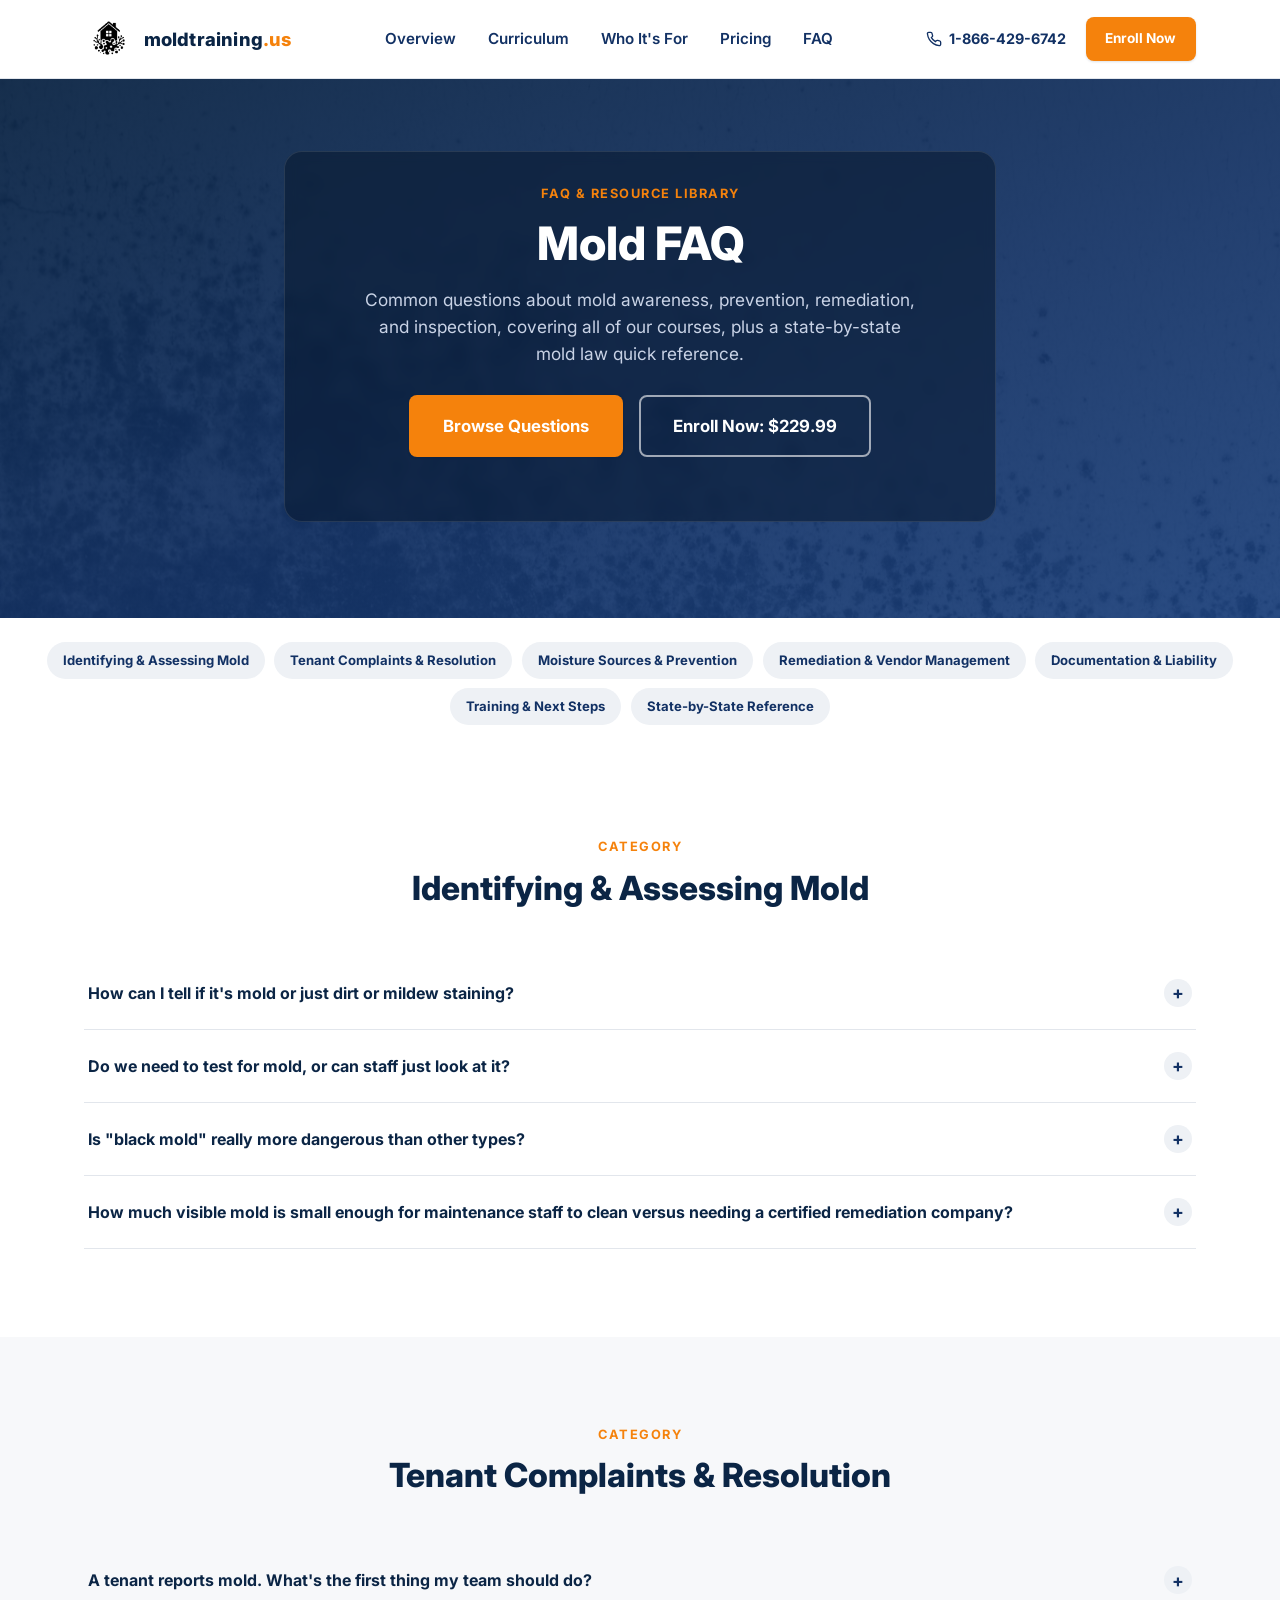
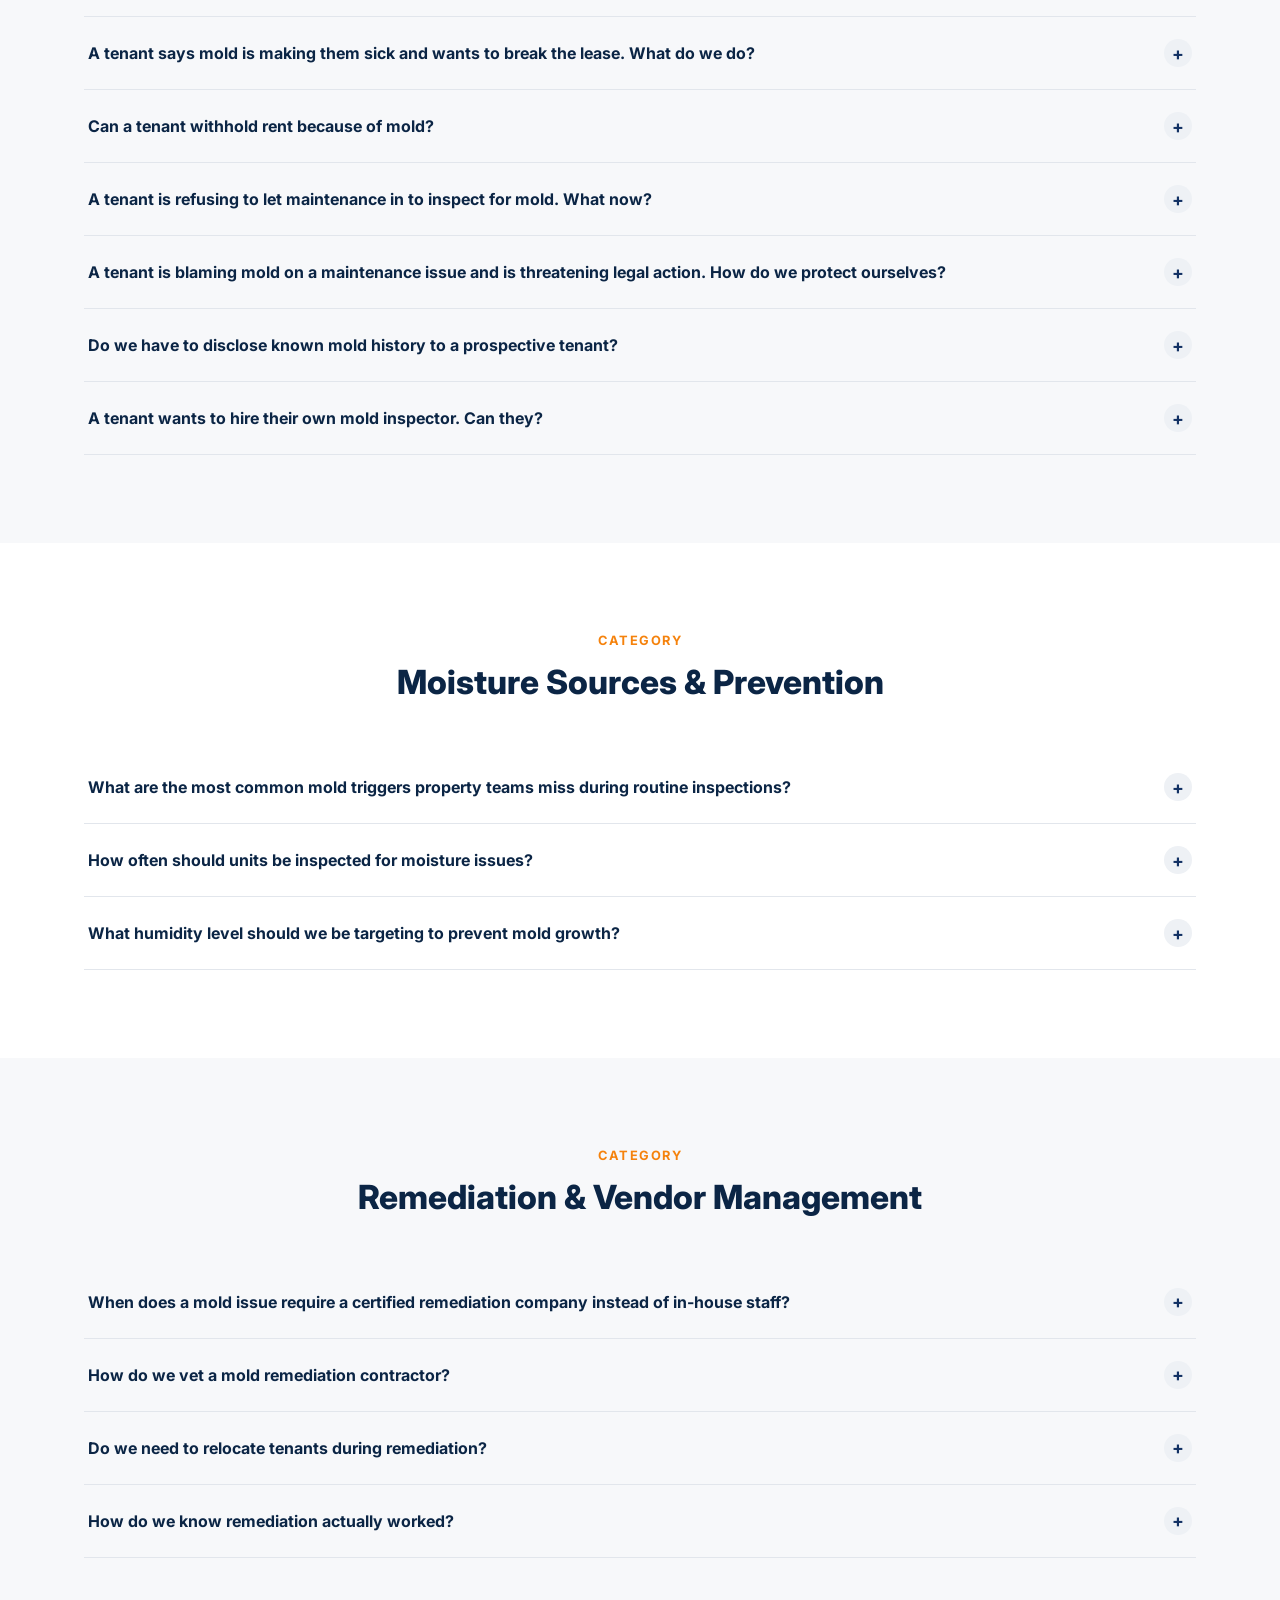
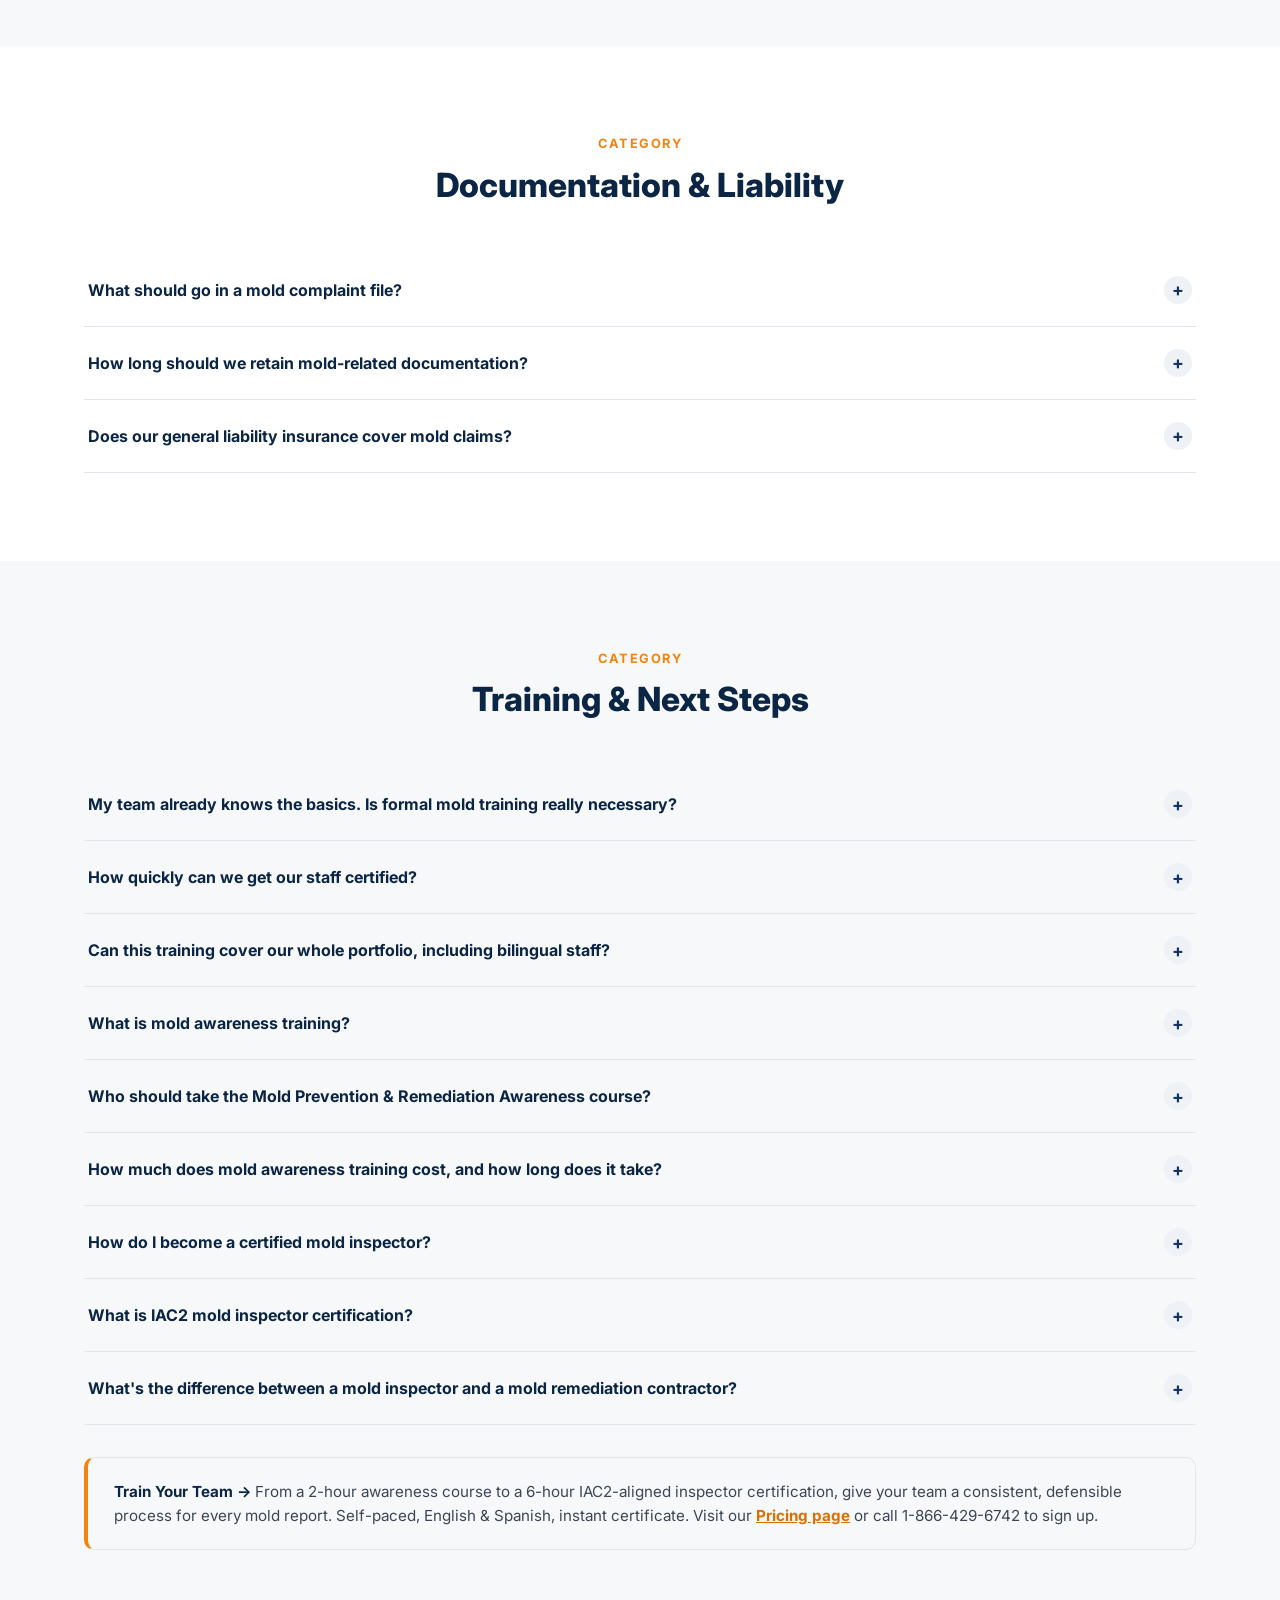
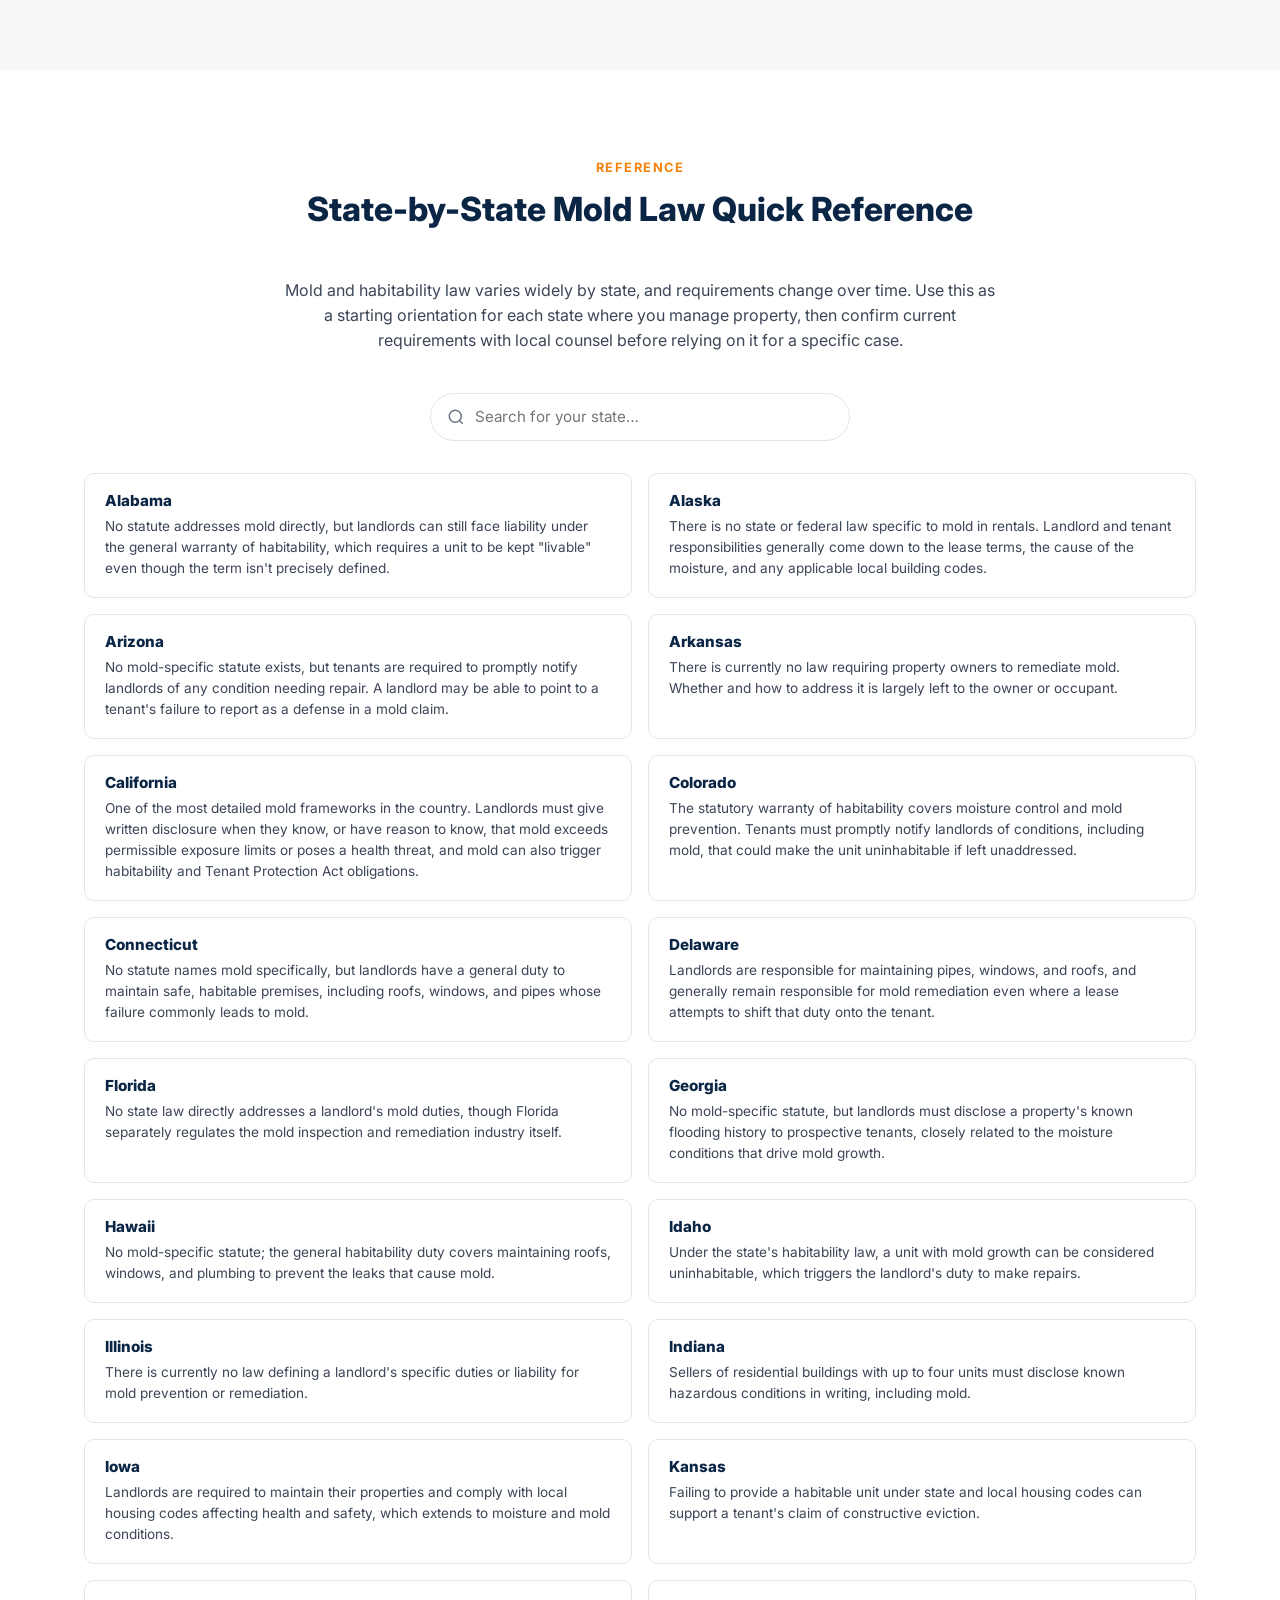
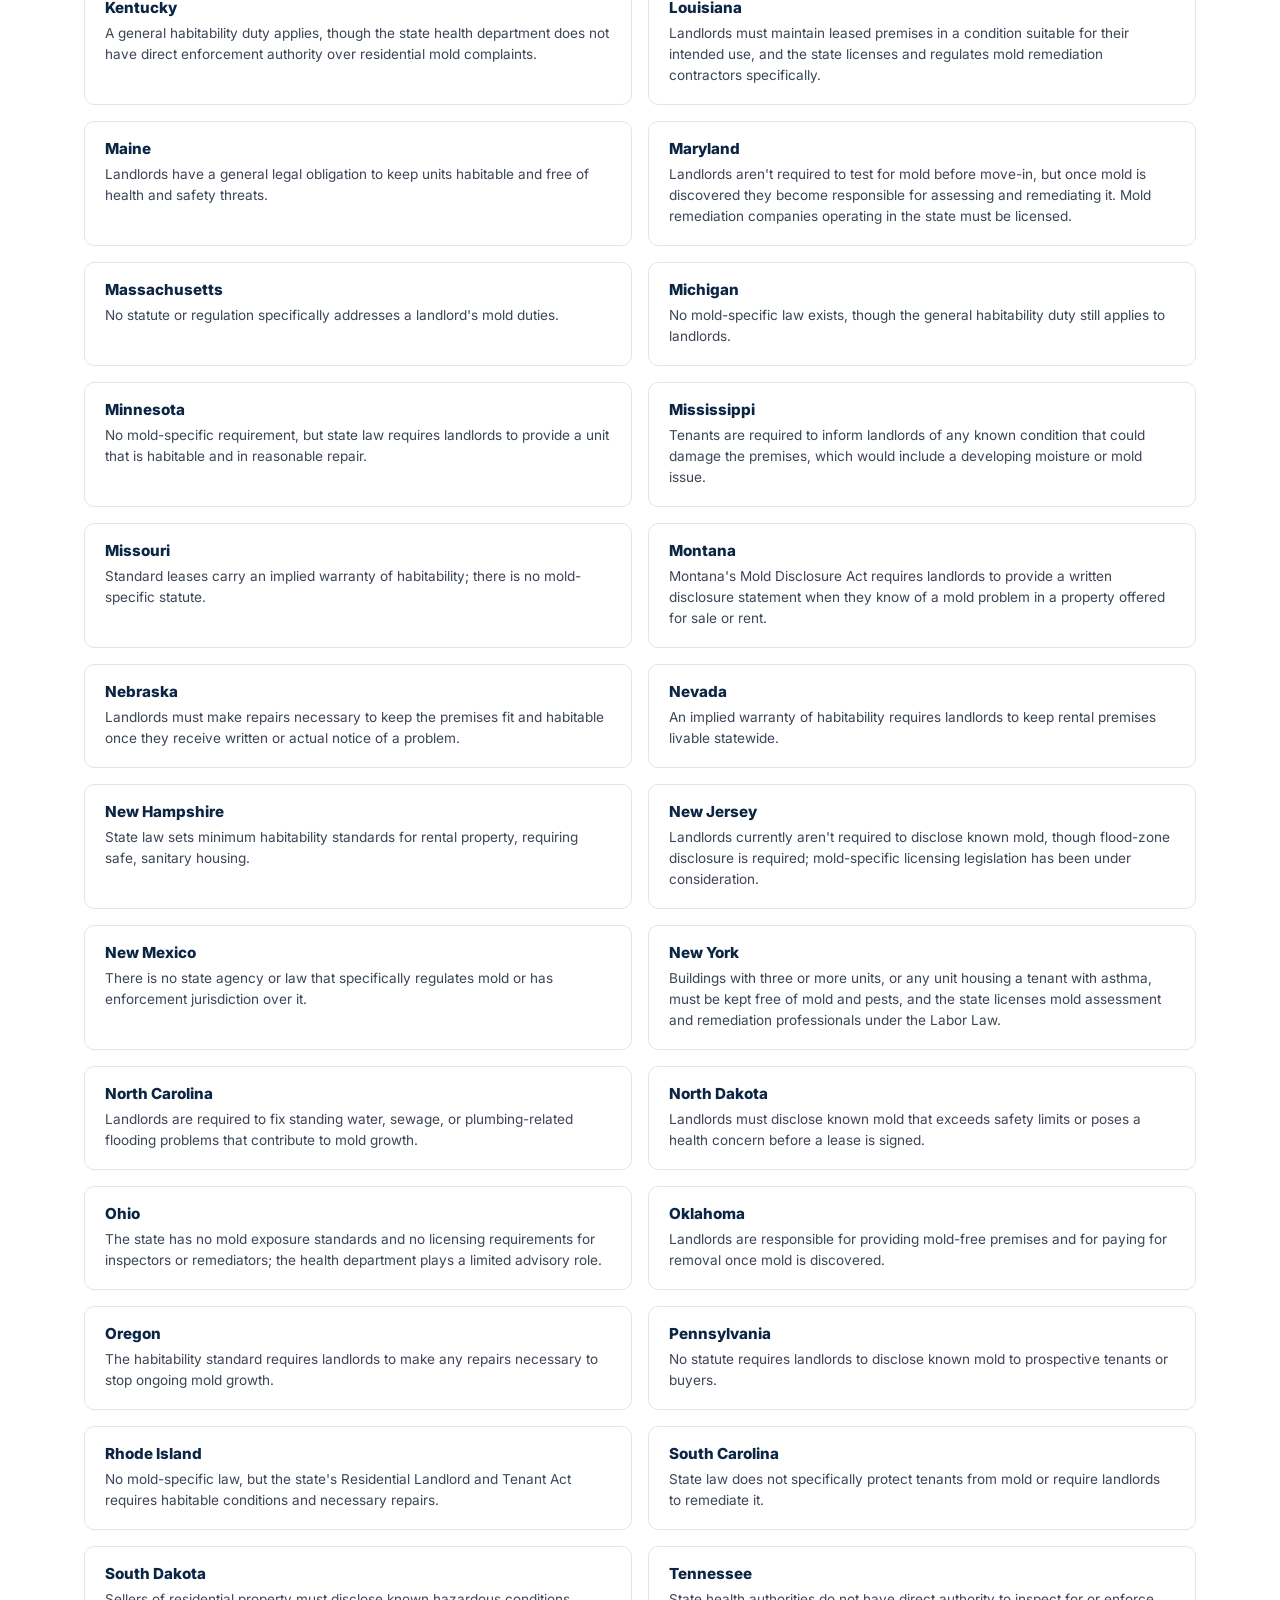
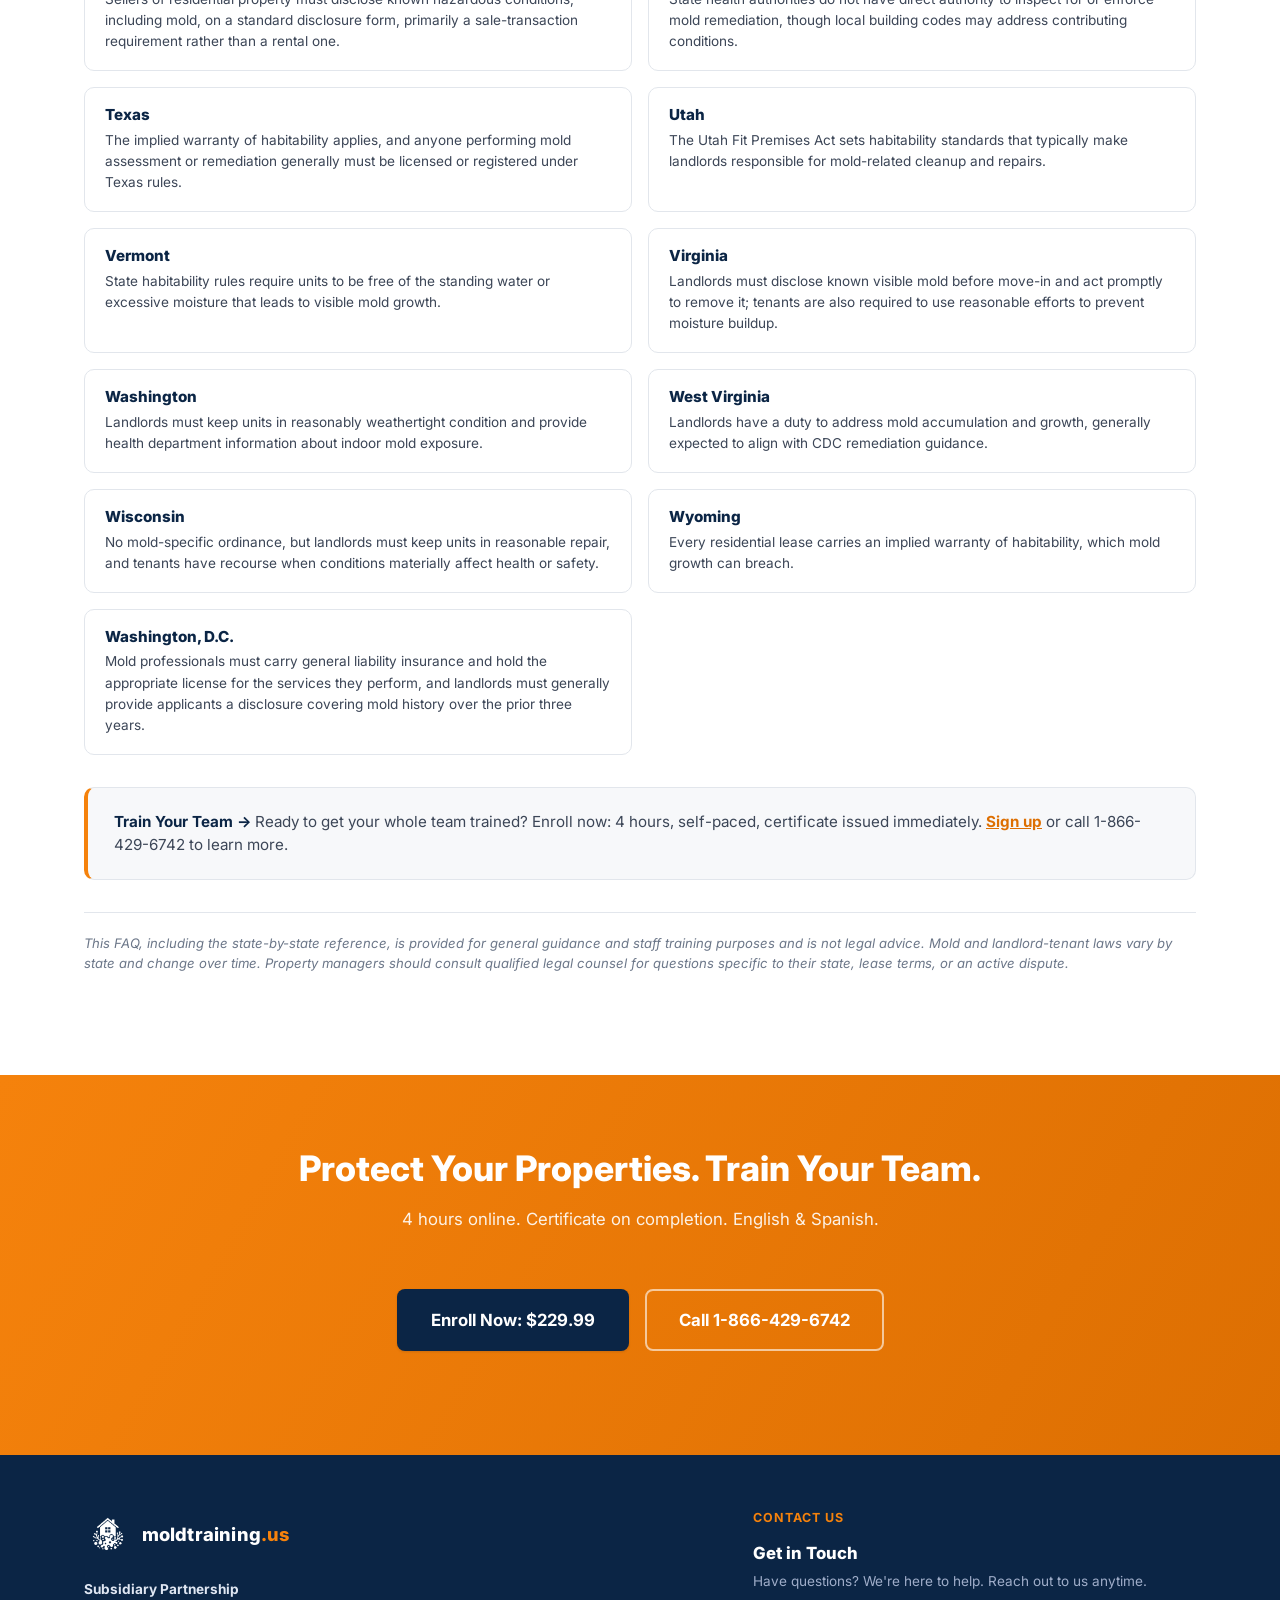
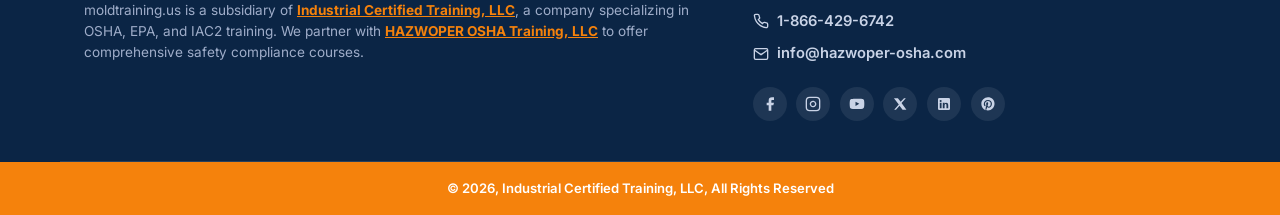
==== commit 396d9830: "Simplify FAQ hero title and add SEO questions for the other 2 courses - Hero title now reads just "M" ====
--- a/frequently-asked-questions/index.html
+++ b/frequently-asked-questions/index.html
@@ -3,24 +3,24 @@
 <head>
 <meta charset="UTF-8">
 <meta name="viewport" content="width=device-width, initial-scale=1.0">
-<title>Mold FAQ for Property Managers | moldtraining.us</title>
-<meta name="description" content="Common tenant, liability, and remediation mold questions property management teams face, with practical resolution guidance, plus a state-by-state mold law quick reference.">
+<title>Mold FAQ | moldtraining.us</title>
+<meta name="description" content="Answers on mold awareness, prevention, remediation, and IAC2 mold inspector certification, plus tenant, liability, and state-by-state mold law questions for property management teams.">
 <link rel="icon" type="image/png" href="../images/pmmt-logo.png">
 <link rel="apple-touch-icon" href="../images/pmmt-logo.png">
 
 <meta property="og:type" content="website">
-<meta property="og:title" content="Mold FAQ for Property Managers">
-<meta property="og:description" content="Common tenant, liability, and remediation mold questions property management teams face, with practical resolution guidance, plus a state-by-state mold law quick reference.">
+<meta property="og:title" content="Mold FAQ | moldtraining.us">
+<meta property="og:description" content="Answers on mold awareness, prevention, remediation, and IAC2 mold inspector certification, plus tenant, liability, and state-by-state mold law questions for property management teams.">
 <meta property="og:image" content="https://raw.githubusercontent.com/MrPress-Automation/PropertyManagementMoldTraining/main/images/pmmt-logo.png">
-<meta property="og:url" content="https://github.com/MrPress-Automation/PropertyManagementMoldTraining">
+<meta property="og:url" content="https://moldtraining.us/frequently-asked-questions/">
 <meta name="twitter:card" content="summary_large_image">
-<meta name="twitter:title" content="Mold FAQ for Property Managers">
-<meta name="twitter:description" content="Common tenant, liability, and remediation mold questions property management teams face, with practical resolution guidance.">
+<meta name="twitter:title" content="Mold FAQ | moldtraining.us">
+<meta name="twitter:description" content="Answers on mold awareness, prevention, remediation, and IAC2 mold inspector certification, plus tenant, liability, and state-by-state mold law questions.">
 <meta name="twitter:image" content="https://raw.githubusercontent.com/MrPress-Automation/PropertyManagementMoldTraining/main/images/pmmt-logo.png">
 
 <link rel="preconnect" href="https://fonts.googleapis.com">
 <link href="https://fonts.googleapis.com/css2?family=Inter:wght@400;500;600;700;800&display=swap" rel="stylesheet">
-<link rel="stylesheet" href="../css/styles.css?v=5">
+<link rel="stylesheet" href="../css/styles.css?v=7">
 
 <script type="application/ld+json">
 {
@@ -217,6 +217,54 @@
       "acceptedAnswer": {
         "@type": "Answer",
         "text": "Yes. The course is available in English and Spanish with an in-course toggle, and can be delivered as on-demand digital, virtual instructor-led, in-person, or via SCORM package to your own LMS for portfolio-wide rollout. To learn more or enroll your team, visit our Pricing page or call 1-866-429-6742."
+      }
+    },
+    {
+      "@type": "Question",
+      "name": "What is mold awareness training?",
+      "acceptedAnswer": {
+        "@type": "Answer",
+        "text": "Mold awareness training teaches general staff to recognize the early signs of mold growth, understand common moisture sources, and know when to escalate a problem to maintenance or a certified professional. Our 2-hour Mold Prevention & Remediation Awareness course is built for exactly this: a fast, practical introduction rather than a technical deep dive."
+      }
+    },
+    {
+      "@type": "Question",
+      "name": "Who should take the Mold Prevention & Remediation Awareness course?",
+      "acceptedAnswer": {
+        "@type": "Answer",
+        "text": "It's designed for front-line staff who aren't responsible for inspections or remediation decisions but interact with buildings daily: leasing and office staff, maintenance workers, new hires, and seasonal employees. If your role involves documenting complaints, coordinating inspections, or managing tenant communication, the 4-hour Property Management course is a better fit."
+      }
+    },
+    {
+      "@type": "Question",
+      "name": "How much does mold awareness training cost, and how long does it take?",
+      "acceptedAnswer": {
+        "@type": "Answer",
+        "text": "The Mold Prevention & Remediation Awareness course is $59.99 per seat and takes about 2 hours to complete, self-paced. A certificate of completion is issued immediately. Enroll here."
+      }
+    },
+    {
+      "@type": "Question",
+      "name": "How do I become a certified mold inspector?",
+      "acceptedAnswer": {
+        "@type": "Answer",
+        "text": "Our 6-hour Mold Inspector Certification course covers mold biology, IAC2 Standards of Practice, inspection methodology, moisture and air sampling, lab result interpretation, and report writing: everything needed to conduct professional mold inspections. It's self-paced online, with a certificate issued immediately on completion."
+      }
+    },
+    {
+      "@type": "Question",
+      "name": "What is IAC2 mold inspector certification?",
+      "acceptedAnswer": {
+        "@type": "Answer",
+        "text": "IAC2 (the International Association of Certified Indoor Air Consultants) publishes the Standards of Practice most widely used in the mold inspection industry. Our Mold Inspector Certification course is aligned with these standards, covering scope of inspection, sampling protocols, and reporting requirements."
+      }
+    },
+    {
+      "@type": "Question",
+      "name": "What's the difference between a mold inspector and a mold remediation contractor?",
+      "acceptedAnswer": {
+        "@type": "Answer",
+        "text": "A mold inspector assesses a property, documents findings, and determines whether remediation is needed and to what extent, similar to a diagnostic role. A remediation contractor performs the actual cleanup and removal. Some professionals do both, but the two require different skill sets; our Mold Inspector Certification course focuses specifically on inspection, assessment, and reporting."
       }
     }
   ]
@@ -266,10 +314,10 @@
     <div class="container hero-inner">
       <div class="hero-copy">
         <p class="eyebrow">FAQ &amp; Resource Library</p>
-        <h1>Mold FAQ <span>for Property Managers</span></h1>
+        <h1>Mold FAQ</h1>
         <p class="hero-lead">
-          Common tenant, liability, and remediation questions property management teams face, with practical
-          resolution guidance, plus a state-by-state mold law quick reference.
+          Common questions about mold awareness, prevention, remediation, and inspection, covering all of our
+          courses, plus a state-by-state mold law quick reference.
         </p>
         <div class="hero-cta-row">
           <a href="#identifying" class="btn btn-primary btn-lg">Browse Questions</a>
@@ -526,10 +574,52 @@
           </button>
           <div class="faq-answer"><p>Yes. The course is available in English and Spanish with an in-course toggle, and can be delivered as on-demand digital, virtual instructor-led, in-person, or via SCORM package to your own LMS for portfolio-wide rollout. To learn more or enroll your team, visit our <a href="../index.html#pricing">Pricing page</a> or call 1-866-429-6742.</p></div>
         </div>
+        <div class="faq-item">
+          <button class="faq-question" aria-expanded="false">
+            What is mold awareness training?
+            <span class="faq-icon">+</span>
+          </button>
+          <div class="faq-answer"><p>Mold awareness training teaches general staff to recognize the early signs of mold growth, understand common moisture sources, and know when to escalate a problem to maintenance or a certified professional. Our 2-hour <a href="../index.html#pricing">Mold Prevention &amp; Remediation Awareness</a> course is built for exactly this: a fast, practical introduction rather than a technical deep dive.</p></div>
+        </div>
+        <div class="faq-item">
+          <button class="faq-question" aria-expanded="false">
+            Who should take the Mold Prevention &amp; Remediation Awareness course?
+            <span class="faq-icon">+</span>
+          </button>
+          <div class="faq-answer"><p>It's designed for front-line staff who aren't responsible for inspections or remediation decisions but interact with buildings daily: leasing and office staff, maintenance workers, new hires, and seasonal employees. If your role involves documenting complaints, coordinating inspections, or managing tenant communication, the 4-hour Property Management course is a better fit.</p></div>
+        </div>
+        <div class="faq-item">
+          <button class="faq-question" aria-expanded="false">
+            How much does mold awareness training cost, and how long does it take?
+            <span class="faq-icon">+</span>
+          </button>
+          <div class="faq-answer"><p>The Mold Prevention &amp; Remediation Awareness course is $59.99 per seat and takes about 2 hours to complete, self-paced. A certificate of completion is issued immediately. <a href="../index.html#pricing">Enroll here</a>.</p></div>
+        </div>
+        <div class="faq-item">
+          <button class="faq-question" aria-expanded="false">
+            How do I become a certified mold inspector?
+            <span class="faq-icon">+</span>
+          </button>
+          <div class="faq-answer"><p>Our 6-hour <a href="../index.html#pricing">Mold Inspector Certification</a> course covers mold biology, IAC2 Standards of Practice, inspection methodology, moisture and air sampling, lab result interpretation, and report writing: everything needed to conduct professional mold inspections. It's self-paced online, with a certificate issued immediately on completion.</p></div>
+        </div>
+        <div class="faq-item">
+          <button class="faq-question" aria-expanded="false">
+            What is IAC2 mold inspector certification?
+            <span class="faq-icon">+</span>
+          </button>
+          <div class="faq-answer"><p>IAC2 (the International Association of Certified Indoor Air Consultants) publishes the Standards of Practice most widely used in the mold inspection industry. Our Mold Inspector Certification course is aligned with these standards, covering scope of inspection, sampling protocols, and reporting requirements.</p></div>
+        </div>
+        <div class="faq-item">
+          <button class="faq-question" aria-expanded="false">
+            What's the difference between a mold inspector and a mold remediation contractor?
+            <span class="faq-icon">+</span>
+          </button>
+          <div class="faq-answer"><p>A mold inspector assesses a property, documents findings, and determines whether remediation is needed and to what extent, similar to a diagnostic role. A remediation contractor performs the actual cleanup and removal. Some professionals do both, but the two require different skill sets; our Mold Inspector Certification course focuses specifically on inspection, assessment, and reporting.</p></div>
+        </div>
       </div>
 
       <div class="faq-cta-box">
-        <p><strong>Train Your Team &rarr;</strong> Give your property management team a consistent, defensible process for every mold report. Enroll in the 4-hour Mold Awareness, Prevention &amp; Remediation course: self-paced, English &amp; Spanish, instant certificate. Visit our <a href="../index.html#pricing">Pricing page</a> or call 1-866-429-6742 to sign up.</p>
+        <p><strong>Train Your Team &rarr;</strong> From a 2-hour awareness course to a 6-hour IAC2-aligned inspector certification, give your team a consistent, defensible process for every mold report. Self-paced, English &amp; Spanish, instant certificate. Visit our <a href="../index.html#pricing">Pricing page</a> or call 1-866-429-6742 to sign up.</p>
       </div>
     </div>
   </section>
@@ -682,7 +772,7 @@
   </div>
 </footer>
 
-<script src="../js/main.js?v=5"></script>
+<script src="../js/main.js?v=7"></script>
 
 <!--Start of Tawk.to Script-->
 <script type="text/javascript">
--- a/css/styles.css
+++ b/css/styles.css
@@ -279,6 +279,9 @@
 
 /* ---------- Audience ---------- */
 .audience-card{
+  display:flex;
+  align-items:center;
+  justify-content:center;
   background:var(--white);
   border:1px solid var(--gray-200);
   border-radius:var(--radius);
@@ -341,20 +344,8 @@
   box-shadow:var(--shadow-lg);
 }
 .course-select-row{margin-bottom:24px;}
-.course-select-row label{font-size:.85rem;font-weight:700;color:var(--navy-800);display:block;margin-bottom:6px;}
-.course-select-row select{
-  width:100%;
-  padding:.7rem .9rem;
-  border:1.5px solid var(--gray-200);
-  border-radius:8px;
-  font-size:.95rem;
-  font-family:inherit;
-  font-weight:600;
-  color:var(--navy-900);
-  background:var(--white);
-  cursor:pointer;
-}
-.course-select-row select:focus{outline:none;border-color:var(--orange-500);}
+.course-select-label{font-size:.85rem;font-weight:700;color:var(--navy-800);display:block;margin-bottom:10px;}
+.course-select-row .course-tabs{justify-content:flex-start;margin-bottom:0;}
 
 .pricing-card-top{
   display:flex;justify-content:space-between;align-items:flex-start;gap:1rem;
